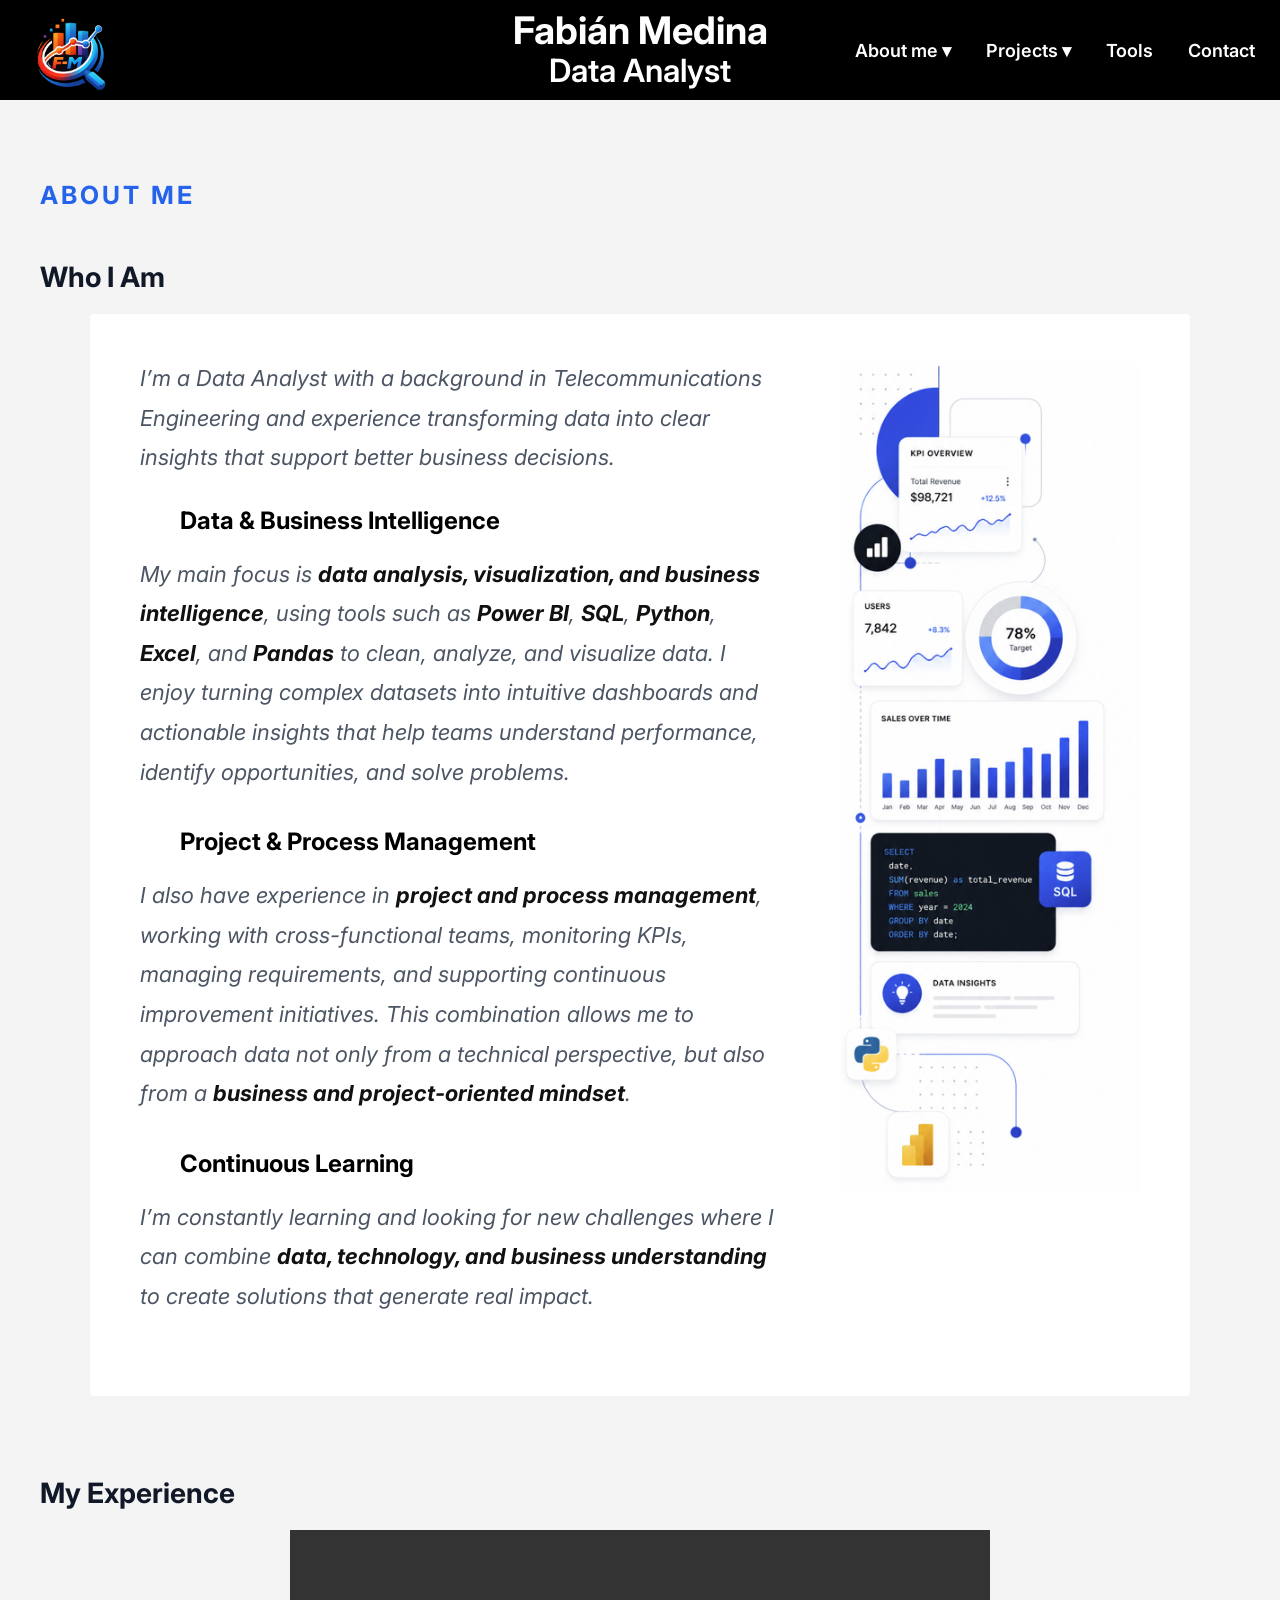
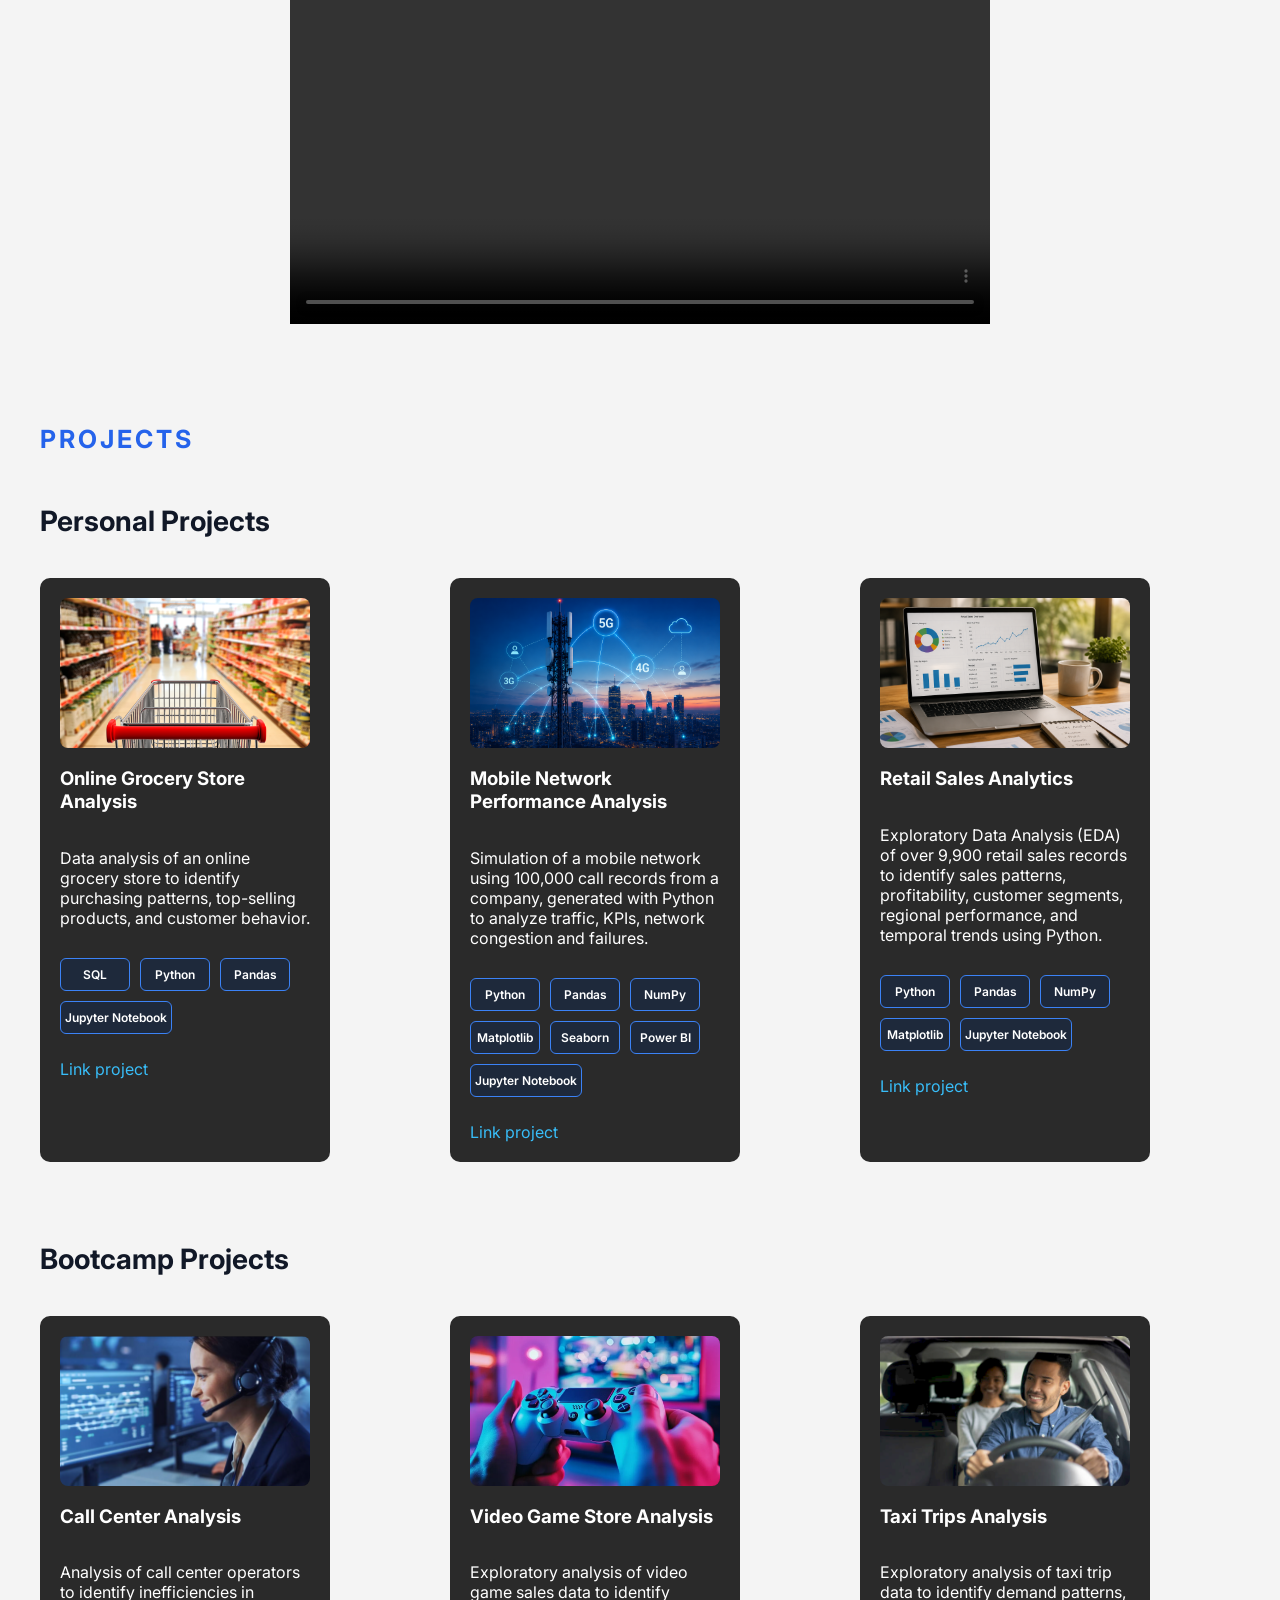
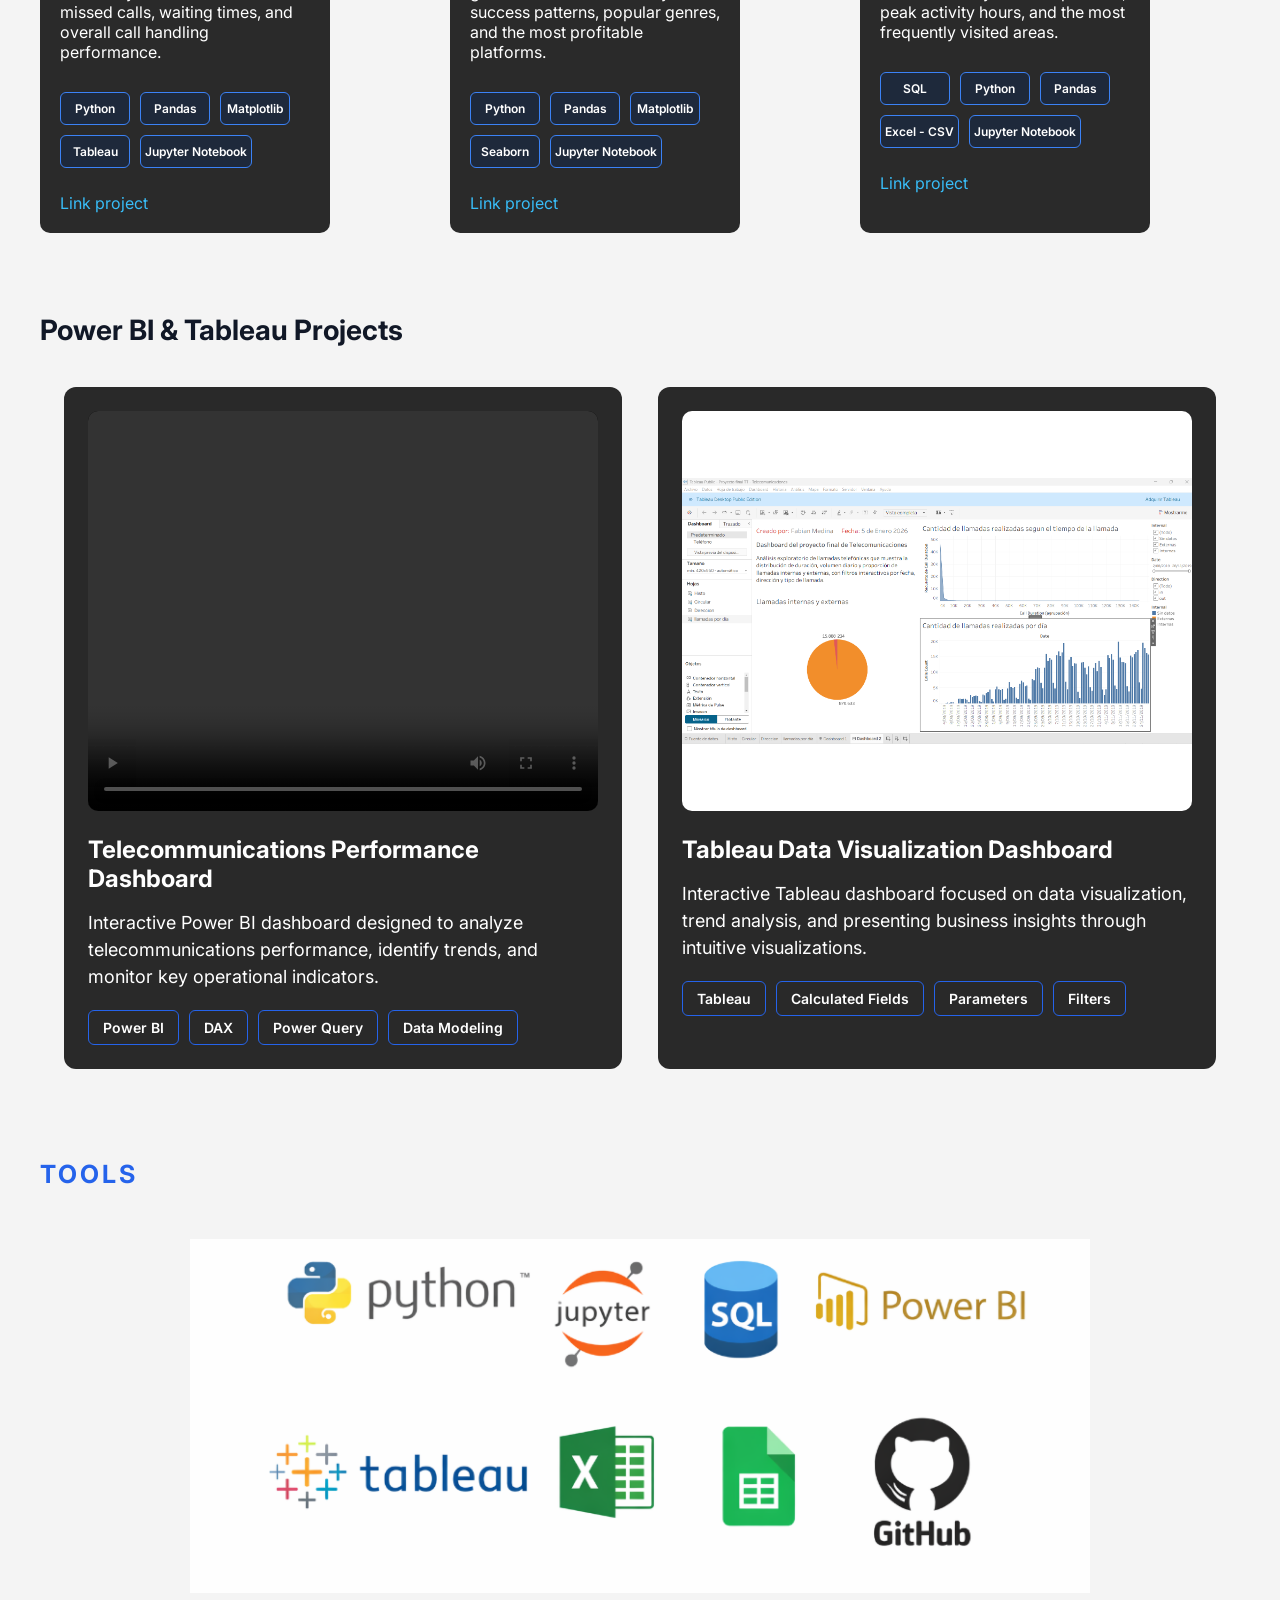
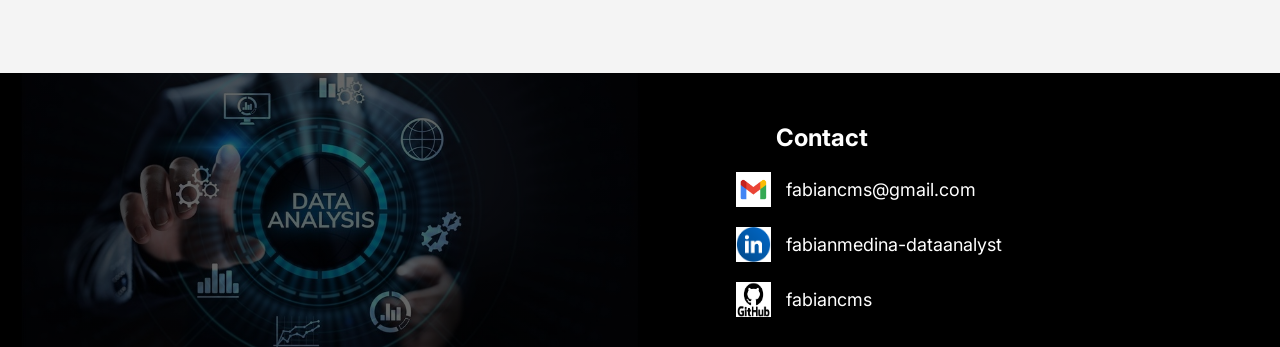
==== index.html @ ceb67ff6 "Update index.html" ====
<!DOCTYPE html>
<html lang="es">

<head>

    <link rel="preconnect" href="https://fonts.googleapis.com">
    <link rel="preconnect" href="https://fonts.gstatic.com" crossorigin>

    <link href="https://fonts.googleapis.com/css2?family=Inter:wght@400;500;600;700&display=swap"
          rel="stylesheet">

    <meta charset="UTF-8">

    <title>Fabián Medina | Data Analyst</title>

    <link rel="stylesheet" href="styles.css">

</head>

<body>

<header class="header">

    <img src="assets/images/Logo4.png" class="logo">


    <!-- =========================
         MENU
    ========================== -->

    <nav class="menu">

        <!-- ABOUT ME -->

        <div class="dropdown">

            <a href="#about" class="dropdown-title">
                About me ▾
            </a>

            <div class="dropdown-menu">

                <a href="#who-i-am">
                    Who I Am
                </a>

                <a href="#my-experience">
                    My Experience
                </a>

            </div>

        </div>


        <!-- PROJECTS -->

        <div class="dropdown">

            <a href="#proyectos" class="dropdown-title">
                Projects ▾
            </a>

            <div class="dropdown-menu">

                <a href="#personal-projects">
                    Personal Projects
                </a>

                <a href="#bootcamp-projects">
                    Bootcamp Projects
                </a>

                <a href="#powerbi-tableau-projects">
                    Power BI - Tableau Projects
                </a>

            </div>

        </div>


        <!-- TOOLS -->

        <a href="#tools">
            Tools
        </a>


        <!-- CONTACT -->

        <a href="#contacto">
            Contact
        </a>

    </nav>


    <!-- =========================
         NAME
    ========================== -->

    <div class="header-text">

        <h1>Fabián Medina</h1>

        <p class="job-title">
            Data Analyst
        </p>

    </div>

</header>


<section id="about">

    <!-- =========================
         ABOUT ME
    ========================= -->

    <div class="about-title">
        <BR>
        <span>ABOUT ME</span>
    </div>


    <!-- =========================
         WHO I AM
    ========================= -->

<h2 class="about-section-title" id="who-i-am">Who I Am</h2>


    <div class="about-content">

        <div class="about-text">

            <p class="about-intro">
                I’m a Data Analyst with a background in Telecommunications Engineering
                and experience transforming data into clear insights that support better
                business decisions.
            </p>


            <div class="about-block">

                <h2>Data & Business Intelligence</h2>

                <p>
                    My main focus is <strong>data analysis, visualization, and business
                    intelligence</strong>, using tools such as
                    <strong class="tool">Power BI</strong>,
                    <strong class="tool">SQL</strong>,
                    <strong class="tool">Python</strong>,
                    <strong class="tool">Excel</strong>, and
                    <strong class="tool">Pandas</strong>
                    to clean, analyze, and visualize data. I enjoy turning complex
                    datasets into intuitive dashboards and actionable insights that
                    help teams understand performance, identify opportunities, and
                    solve problems.
                </p>

            </div>


            <div class="about-block">

                <h2>Project & Process Management</h2>

                <p>
                    I also have experience in <strong>project and process management</strong>,
                    working with cross-functional teams, monitoring KPIs, managing
                    requirements, and supporting continuous improvement initiatives.
                    This combination allows me to approach data not only from a
                    technical perspective, but also from a
                    <strong>business and project-oriented mindset</strong>.
                </p>

            </div>


            <div class="about-block">

                <h2>Continuous Learning</h2>

                <p>
                    I’m constantly learning and looking for new challenges where I can
                    combine <strong>data, technology, and business understanding</strong>
                    to create solutions that generate real impact.
                </p>

            </div>

        </div>


        <!-- =========================
            ABOUT IMAGE
        ========================= -->

        <div class="about-image">

            <img src="assets/images/About image.png" alt="About Fabian">

        </div>

    </div>


<!-- =========================
     MY EXPERIENCE
========================= -->

<div class="about-video">

<h2 class="about-section-title" id="my-experience">My Experience</h2>

    <video class="video-cv" controls preload="metadata">
        <source src="assets/videos/CV visual Fabian v2.mp4" type="video/mp4">
        Tu navegador no soporta video.
    </video>

</div>

</section>

<!--*-----------------------*
*        PROYECTOS
*-------------------------*-->

<section id="proyectos">

    <div class="about-title">
        <BR>
        <BR>
        <span>PROJECTS</span>
    </div>


    <!-- =========================
         PERSONAL PROJECTS
    ========================== -->

    <div class="project-category" id="personal-projects">

        <h2>Personal Projects</h2>

        <div class="projects-container">

            <!-- Online Grocery Store -->
            <div class="project-card">

                <img src="assets/images/projects/TiendaAlimentos.png"
                     alt="Online Grocery Store Analysis">

                <h3>Online Grocery Store Analysis</h3>

                <p>
                    Data analysis of an online grocery store to identify
                    purchasing patterns, top-selling products, and customer
                    behavior.
                </p>

                <div class="project-tags">
                    <span>SQL</span>
                    <span>Python</span>
                    <span>Pandas</span>
                    <span>Jupyter Notebook</span>
                </div>

                <a href="https://github.com/fabiancms/Tienda_alimentos_online"
                   target="_blank">
                    Link project
                </a>

            </div>


            <!-- Mobile Network -->
            <div class="project-card">

                <img src="assets/images/projects/Telefonia.png"
                     alt="Mobile Network Performance Analysis">

                <h3>Mobile Network Performance Analysis</h3>

                <p>
                    Simulation of a mobile network using 100,000 call records
                    from a company, generated with Python to analyze traffic,
                    KPIs, network congestion and failures.
                </p>

                <div class="project-tags">
                    <span>Python</span>
                    <span>Pandas</span>
                    <span>NumPy</span>
                    <span>Matplotlib</span>
                    <span>Seaborn</span>
                    <span>Power BI</span>
                    <span>Jupyter Notebook</span>
                </div>

                <a href="https://github.com/fabiancms/Telefonia-movil"
                   target="_blank">
                    Link project
                </a>

            </div>


            <!-- Retail Sales -->
            <div class="project-card">

                <img src="assets/images/projects/Retail-Sales-Analytics.png"
                     alt="Retail Sales Analytics">

                <h3>Retail Sales Analytics</h3>

                <p>
                    Exploratory Data Analysis (EDA) of over 9,900 retail sales
                    records to identify sales patterns, profitability,
                    customer segments, regional performance, and temporal
                    trends using Python.
                </p>

                <div class="project-tags">
                    <span>Python</span>
                    <span>Pandas</span>
                    <span>NumPy</span>
                    <span>Matplotlib</span>
                    <span>Jupyter Notebook</span>
                </div>

                <a href="https://github.com/fabiancms/Retail-Sales-Analytics"
                   target="_blank">
                    Link project
                </a>

            </div>

        </div>

    </div>


    <!-- =========================
         BOOTCAMP PROJECTS
    ========================== -->

    <div class="project-category" id="bootcamp-projects">
        <BR>
        <BR>
        <BR>
        <h2>Bootcamp Projects</h2>

        <div class="projects-container">

            <!-- Call Center -->
            <div class="project-card">

                <img src="assets/images/projects/CallCenter.png"
                     alt="Call Center Analysis">

                <h3>Call Center Analysis</h3>

                <p>
                    Analysis of call center operators to identify inefficiencies
                    in missed calls, waiting times, and overall call handling
                    performance.
                </p>

                <div class="project-tags">
                    <span>Python</span>
                    <span>Pandas</span>
                    <span>Matplotlib</span>
                    <span>Tableau</span>
                    <span>Jupyter Notebook</span>
                </div>

                <a href="https://github.com/fabiancms/Operador-Teleco-Llamadas-telefonicas"
                   target="_blank">
                    Link project
                </a>

            </div>


            <!-- Video Game -->
            <div class="project-card">

                <img src="assets/images/projects/TiendaVideojuegos.png"
                     alt="Video Game Store Analysis">

                <h3>Video Game Store Analysis</h3>

                <p>
                    Exploratory analysis of video game sales data to identify
                    success patterns, popular genres, and the most profitable
                    platforms.
                </p>

                <div class="project-tags">
                    <span>Python</span>
                    <span>Pandas</span>
                    <span>Matplotlib</span>
                    <span>Seaborn</span>
                    <span>Jupyter Notebook</span>
                </div>

                <a href="https://github.com/fabiancms/Tienda-videojuegos"
                   target="_blank">
                    Link project
                </a>

            </div>


            <!-- Taxi -->
            <div class="project-card">

                <img src="assets/images/projects/ViajesTaxis.png"
                     alt="Taxi Trips Analysis">

                <h3>Taxi Trips Analysis</h3>

                <p>
                    Exploratory analysis of taxi trip data to identify demand
                    patterns, peak activity hours, and the most frequently
                    visited areas.
                </p>

                <div class="project-tags">
                    <span>SQL</span>
                    <span>Python</span>
                    <span>Pandas</span>
                    <span>Excel - CSV</span>
                    <span>Jupyter Notebook</span>
                </div>

                <a href="https://github.com/fabiancms/Viajes-taxis"
                   target="_blank">
                    Link project
                </a>

            </div>

        </div>

    </div>


    <!-- =========================
         POWER BI & TABLEAU PROJECTS
    ========================== -->

    <div class="project-category" id="powerbi-tableau-projects">

        <h2>Power BI & Tableau Projects</h2>

        <div class="projects-container">

            <!-- POWER BI -->
            <div class="project-card">

                <div class="project-media">

                    <video class="project-video"
                            controls
                            preload="metadata">
                        <source src="assets/videos/Video Telefonia.mp4"
                                type="video/mp4">
                        Tu navegador no soporta video.
                    </video>

                </div>

                <h3>Telecommunications Performance Dashboard</h3>

                <p>
                    Interactive Power BI dashboard designed to analyze
                    telecommunications performance, identify trends,
                    and monitor key operational indicators.
                </p>

                <div class="project-tools">

                    <span>Power BI</span>
                    <span>DAX</span>
                    <span>Power Query</span>
                    <span>Data Modeling</span>

                </div>

            </div>


            <!-- TABLEAU -->
            <div class="project-card">

                <div class="project-media">

                    <img src="assets/images/Dashboard Tableau.png"
                        alt="Tableau Dashboard"
                        class="project-image">

                </div>

                <h3>Tableau Data Visualization Dashboard</h3>

                <p>
                    Interactive Tableau dashboard focused on data
                    visualization, trend analysis, and presenting
                    business insights through intuitive visualizations.
                </p>

                <div class="project-tools">

                    <span>Tableau</span>
                    <span>Calculated Fields</span>
                    <span>Parameters</span>
                    <span>Filters</span>

                </div>

            </div>

        </div>

    </div>

</section>

<!-------------------------
        Tools
--------------------------->

<section id="tools">

    <div class="about-title">
        <span>TOOLS</span>
    </div>

    <div class="tools-container">
        <img src="assets/images/Herramientas.png"
            alt="Herramientas de análisis de datos">
    </div>
</section>


<!-------------------------
        Contacto
--------------------------->


</section>
<section id="contacto">
<div class="contact-text">
<h2>Contact</h2>

<div class="contact-links">

<a href="mailto:fabiancms@email.com" class="contact-item">
<img src="assets/images/gmail.png" alt="Email">
<span>fabiancms@gmail.com</span>
</a>

<a href="https://www.linkedin.com/in/fabianmedina-dataanalyst/" target="_blank" class="contact-item">
<img src="assets/images/In.png" alt="LinkedIn">
<span>fabianmedina-dataanalyst</span>
</a>
<a href="https://github.com/fabiancms" target="_blank" class="contact-item">
<img src="assets/images/Github.png" alt="GitHub">
<span>fabiancms</span>
</a>
</div>
</div>

</section>

<script>
const videos = document.querySelectorAll('video');

videos.forEach(video => {

    // Volumen inicial al 40%
    video.volume = 0.3;

    // Pausar los demás videos cuando uno comienza
    video.addEventListener('play', () => {
        videos.forEach(otherVideo => {
            if (otherVideo !== video) {
                otherVideo.pause();
            }
        });
    });

});
</script>

</body>
</html>
---- styles.css ----
body {
    font-family: 'Inter', sans-serif;
    margin: 0;
    background: #f4f4f4;
}

html {
    scroll-behavior: smooth;
}

#who-i-am,
#my-experience {
    scroll-margin-top: 140px;
}

/* =========================
    HEADER
========================= */

.header {
    position:sticky;
    top: 0;
    z-index: 1000;
    height: 100px;
    background: #000000;
    display: flex;
    align-items: center;
    padding: 0 25px;
    box-sizing: border-box;
}

/* Logo */

.logo {
    position: absolute;
    left: 20px;
    top: 50%;
    transform: translateY(-50%);
    width: 100px;
    height: 100px;
    object-fit: contain;
}

/* Menu */

.menu {
    display: flex;
    align-items: center;

    gap: 35px;

    margin-left: auto;
}

.menu a {
    color: #ffffff;

    text-decoration: none;

    font-size: 18px;
    font-weight: 600;

    transition: color 0.2s ease;
}

.menu a:hover {
    color: #2563eb;
}


/* =========================
   PROJECTS DROPDOWN
========================= */

.dropdown {
    position: relative;
}

.dropdown-title {
    display: block;
}

.dropdown-menu {
    position: absolute;

    top: 100%;
    right: 0;

    min-width: 240px;

    background: #111111;

    border: 1px solid #333333;

    padding: 10px 0;

    display: none;

    z-index: 2000;
}

.dropdown-menu a {
    display: block;

    padding: 12px 18px;

    color: #ffffff;

    font-size: 15px;
    font-weight: 500;

    white-space: nowrap;
}

.dropdown-menu a:hover {
    background: #222222;
    color: #2563eb;
}

/* Mostrar menú al pasar el mouse */

.dropdown:hover .dropdown-menu {
    display: block;
}


/* Nombre */

.header-text {
    position: absolute;
    left: 50%;
    transform: translateX(-50%);
    text-align: center;
}

.header-text h1 {
    margin: 0;

    color: #ffffff;

    font-size: 42px;
    font-weight: 700;

    line-height: 1.1;
}

.job-title {
    margin: 4px 0 0 0;

    color: #ffffff;

    font-size: 20px;
    font-weight: 600;
}
.logo{
    position:absolute;
    left:20px;
    top:50%;
    transform:translateY(-50%);
    height:100px;
}

.logo-right{
    position:absolute;
    right:20px;
    top:50%;
    transform:translateY(-50%);
    height:100px;
}

.header-text h1{
    font-size:38px;
    color:#ffffff;
    margin:0;
}

.header-text p{
    color:#ffffff;
    margin:0;
}

.job-title{
    font-size:32px;
    font-weight:600;
}

h2{
    margin-left:40px;
}


/* =========================
       ABOUT ME
========================= */

#about {
    background: #f4f4f4;
    padding: 20px 20px;
    scroll-margin-top: 120px;
}


/* =========================
       SECTION TITLES
========================= */

.about-title {
    margin-left: 20px;
    margin-bottom: 20px;
    margin-top: 20px;
}

.about-title span {
    display: inline-block;
    color: #2563eb;
    font-size: 25px;
    font-weight: 700;
    letter-spacing: 3px;
    margin-bottom: 30px;
}


/* =========================
        ABOUT SECTION TITLE
========================= */

.about-section-title {
    max-width: 1200px;
    margin: 0 auto 20px auto;
    font-size: 28px;
    color: #111827;
    font-weight: 700;
}


/* =========================
       MY EXPERIENCE
========================= */

.about-video {
    max-width: 1200px;
    margin: 80px auto 0 auto;
}

/* =========================
       MY EXPERIENCE / VIDEO
========================= */

.about-video {
    max-width: 1200px;
    margin: 80px auto 0 auto;
}

.about-video .video-cv {
    display: block;
    width: 700px;
    height: 394px;
    max-width: 100%;
    margin: 0 auto;
    object-fit: contain;
    background: #000000;
}


/* =========================
       SEPARATION BETWEEN
       ABOUT SECTIONS
========================= */

.about-category + .about-category {
    margin-top: 80px;
}

/* =========================
       ABOUT CONTENT
========================= */

.about-content {
    max-width: 1100px;
    margin: 0 auto;
    display: flex;
    flex-direction: row;
    align-items: stretch;
    background: #ffffff;
    padding: 45px 50px;
    border-radius: 4px;
    gap: 60px;
    box-sizing: border-box;
}


/* =========================
       ABOUT TEXT
========================= */

.about-text {
    flex: 1;
    max-width: 700px;
    margin: 0;
}

.about-text p {
    font-style: italic;
    font-size: 22px;
    line-height: 1.8;
    color: #4b5563;
    margin: 0 0 28px 0;
    font-weight: 400;
}

.about-text strong {
    color: #111111;
    font-weight: 700;
}

.tool {
    color: #2563eb;
    font-weight: 600;
}


/* =========================
       ABOUT BLOCKS
========================= */

.about-block {
    margin-bottom: 35px;
}

.about-block h3 {
    font-size: 20px;
    color: #111827;
    margin-bottom: 12px;
}


/* =========================
       ABOUT IMAGE
========================= */

.about-image {
    width: 300px;
    flex-shrink: 0;
}

.about-image img {
    width: 100%;
    height: auto;
    display: block;
}

/* =========================
    PROJECTS
========================= */

#proyectos {
    padding: 60px 20px 0 20px;
    scroll-margin-top: 120px;
    margin-bottom: 30px;
}


#personal-projects {
    padding: 0;
    scroll-margin-top: 120px;
}

#bootcamp-projects {
    padding: 0;
    scroll-margin-top: 120px;
}

#tools {
    padding: 0 20px 60px 20px;
    margin-top: 0;
    scroll-margin-top: 120px;
}

#contacto {
    scroll-margin-top: 120px;
}


.Projects-title {
    margin-bottom: 0px;
}

.Projects-title span {
    display: inline-block;
    color: #2563eb;
    font-size: 18px;
    font-weight: 700;
    letter-spacing: 3px;
    margin-bottom: 12px;
}

.projects-container {
    max-width: 1200px;
    margin: 0 auto;
    display: grid;
    grid-template-columns: repeat(3, 1fr);
    gap: 30px;
}

.project-card {
    background: #2a2a2a;
    padding: 20px;
    border-radius: 10px;
    width: 250px;
    color: white;

    display: flex;
    flex-direction: column;
}

.project-card p {
    margin-bottom: 10px;
}

.project-card img{
    width:100%;
    height:150px;
    object-fit:cover;
    border-radius:8px;
}

.project-card a{
    display:inline-block;
    margin-top:10px;
    color:#38bdf8;
    text-decoration:none;
}

.project-tags {
    display: flex;
    flex-wrap: wrap;
    gap: 10px;
    margin-top: 20px;
    margin-bottom: 15px;
}

.project-tags span {
    padding: 8px 4px;
    background-color: #1e293b;
    border: 1px solid #3b82f6;
    border-radius: 6px;
    color: #ffffff;
    font-size: 12px;
    font-weight: 600;

    display: inline-flex;
    align-items: center;
    justify-content: center;

    min-width: 60px;

    transition: all 0.25s ease;
}

.project-tags span:hover {
    background-color: #2563eb;
    transform: translateY(-2px);
    box-shadow: 0 4px 10px rgba(59, 130, 246, 0.25);
}

.project-category {
    margin-bottom: 20px;
    margin-top: 0px;
}

.project-category h2 {
    max-width: 1200px;
    margin: 0 auto 40px auto;
    font-size: 28px;
    color: #111827;
    font-weight: 700;
}




#contacto{
    background:
    linear-gradient(rgba(0,0,0,0.6), rgba(0,0,0,0.6)),
    url("assets/images/FondoContacto2.png");

    background-size:cover;
    background-position:center;

    display:flex;
    justify-content:flex-end;
    align-items:center;

    padding:30px 10%;
    color:white;
}

.contact-text{
    max-width:400px;
    text-align:left;
    margin-right:150px;
}

.contact-links{
    display:flex;
    flex-direction:column;
    gap:20px;
    margin-top:20px;
}

.contact-item{
    display:flex;
    align-items:center;
    gap:15px;
    text-decoration:none;
    color:white;
    font-size:18px;
}

.contact-item img{
    width:35px;
    height:35px;
}

.contact-item:hover{
    transform:scale(1.05);
    color:#38bdf8;
}

#herramientas{
    padding-bottom:50px;
    background:#f4f4f4;
}

.tools-container{
    display:flex;
    justify-content:center;
    margin-top:20px;
}

.tools-container img{
    max-width:900px;
    width:100%;
    height:auto;
}

section{
    margin-top:20px;
}


/* =========================
   POWER BI & TABLEAU PROJECTS
========================= */

#powerbi-tableau-projects {
    padding: 60px 20px;
    scroll-margin-top: 120px;
}


/* =========================
   CONTENEDOR
========================= */

#powerbi-tableau-projects .projects-container {
    display: grid;
    grid-template-columns: repeat(2, minmax(0, 1fr));
    gap: 36px;
    width: 96%;
    max-width: 1500px;
    margin: 0 auto;
}


/* =========================
   TARJETAS
========================= */

#powerbi-tableau-projects .project-card {
    width: 100%;
    box-sizing: border-box;
    background: #292929;
    border-radius: 12px;
    padding: 24px;
}


/* =========================
   CONTENEDOR DE VIDEO / IMAGEN
========================= */

#powerbi-tableau-projects .project-media {
    width: 100%;
    height: 400px;
    display: flex;
    align-items: center;
    justify-content: center;
}


/* =========================
   IMAGEN
========================= */

#powerbi-tableau-projects .project-image {
    width: 100%;
    height: 400px;
    object-fit: contain;
    background: #ffffff;
    border-radius: 10px;
    display: block;
}


/* =========================
   VIDEO
========================= */

#powerbi-tableau-projects .project-video {
    width: 100%;
    height: 400px;
    object-fit: contain;
    background: #000000;
    border-radius: 10px;
    display: block;
}


/* =========================
   TITULO
========================= */

#powerbi-tableau-projects .project-card h3 {
    color: #ffffff;
    font-size: 24px;
    margin: 24px 0 16px 0;
}


/* =========================
   DESCRIPCION
========================= */

#powerbi-tableau-projects .project-card p {
    color: #ffffff;
    font-size: 18px;
    line-height: 1.5;
    margin: 0;
}


/* =========================
   HERRAMIENTAS
========================= */

#powerbi-tableau-projects .project-tools {
    display: flex;
    flex-wrap: wrap;
    gap: 10px;
    margin-top: 20px;
}


/* =========================
   CAJITAS
========================= */

#powerbi-tableau-projects .project-tools span {
    border: 1px solid #2563eb;
    color: #ffffff;
    background: transparent;
    padding: 8px 14px;
    border-radius: 6px;
    font-size: 14px;
    font-weight: 600;
}


/* =========================
   LINK
========================= */

#powerbi-tableau-projects .project-link {
    display: inline-block;
    margin-top: 22px;
    color: #29a9f0;
    text-decoration: none;
    font-size: 16px;
}


#powerbi-tableau-projects .project-link:hover {
    color: #2563eb;
}


/* =========================
   RESPONSIVE
========================= */

@media (max-width: 900px) {

    #powerbi-tableau-projects .projects-container {
        grid-template-columns: 1fr;
        width: 90%;
    }

    #powerbi-tableau-projects .project-media {
        height: 350px;
    }

    #powerbi-tableau-projects .project-image,
    #powerbi-tableau-projects .project-video {
        height: 350px;
    }
}


/* =========================
   PROJECTS - AJUSTE SUPERIOR
========================= */

#proyectos {
    margin-top: 0;
    padding-top: 20px;
}
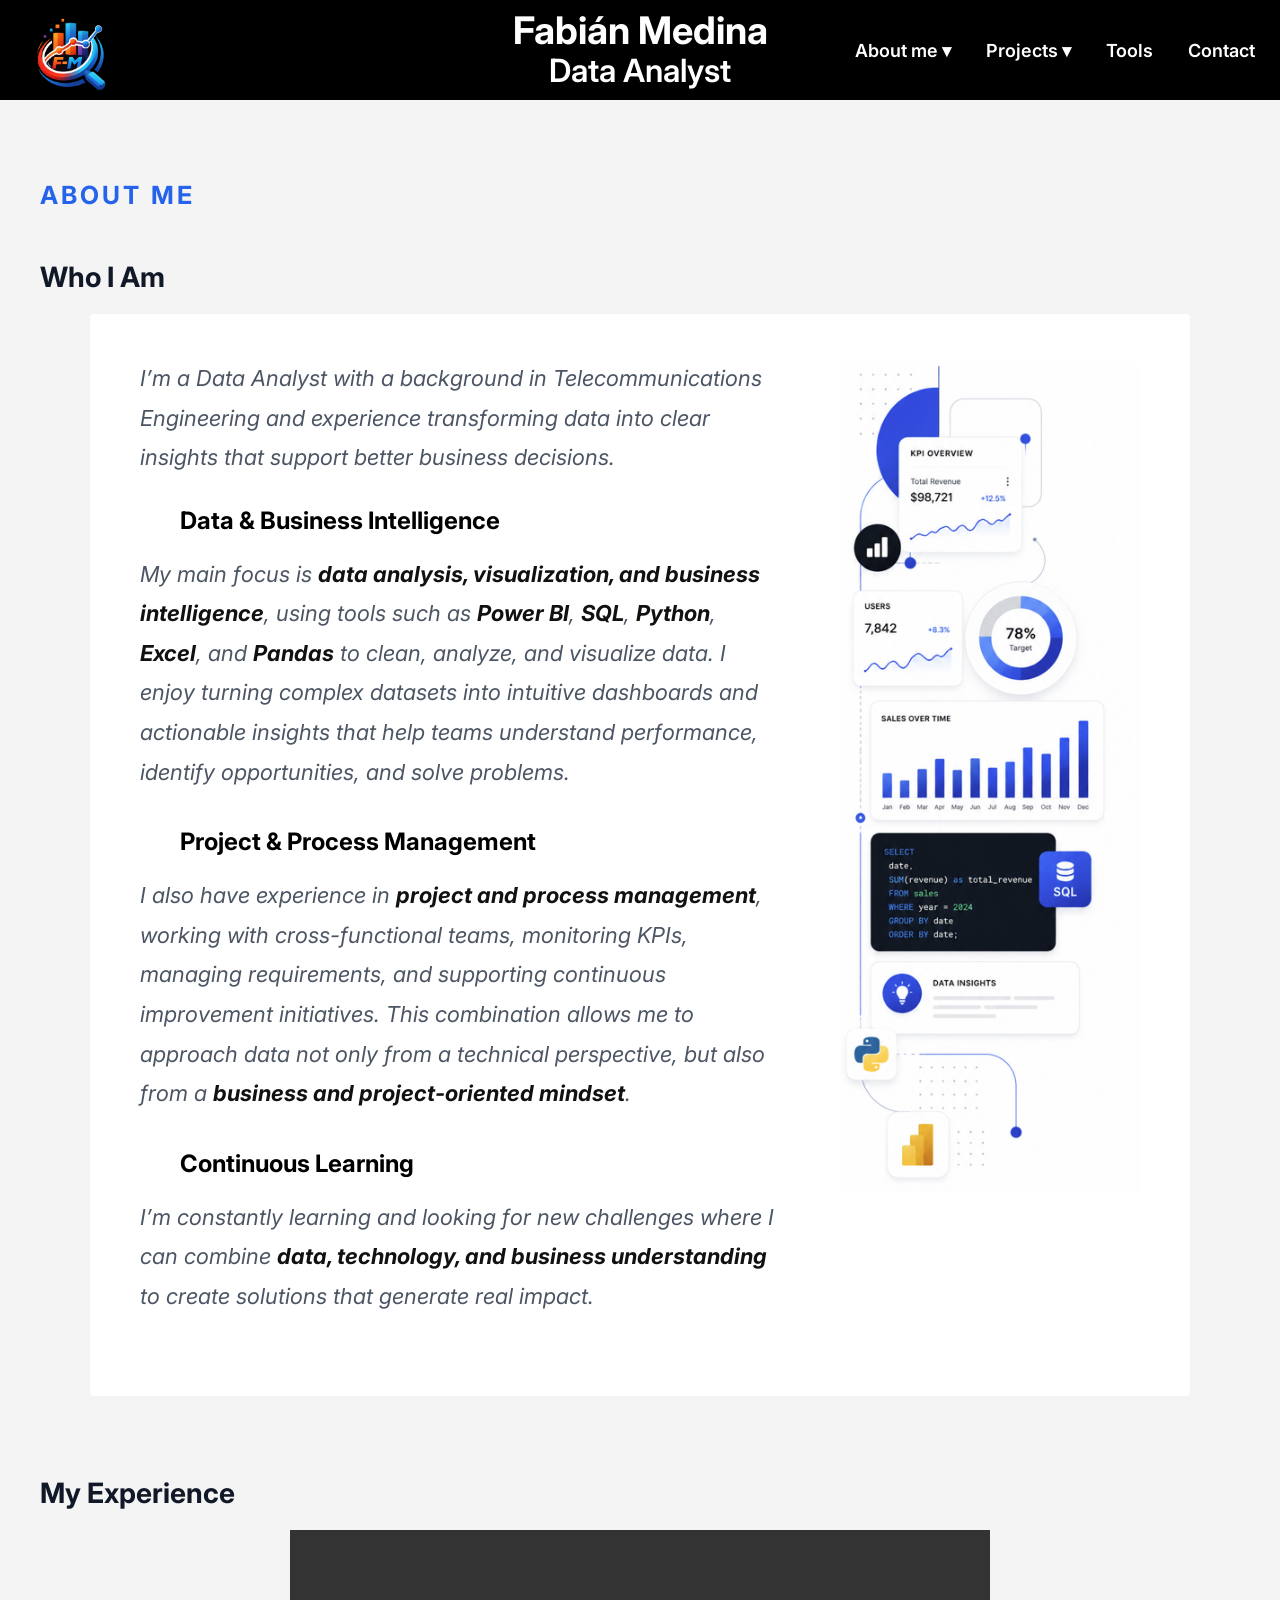
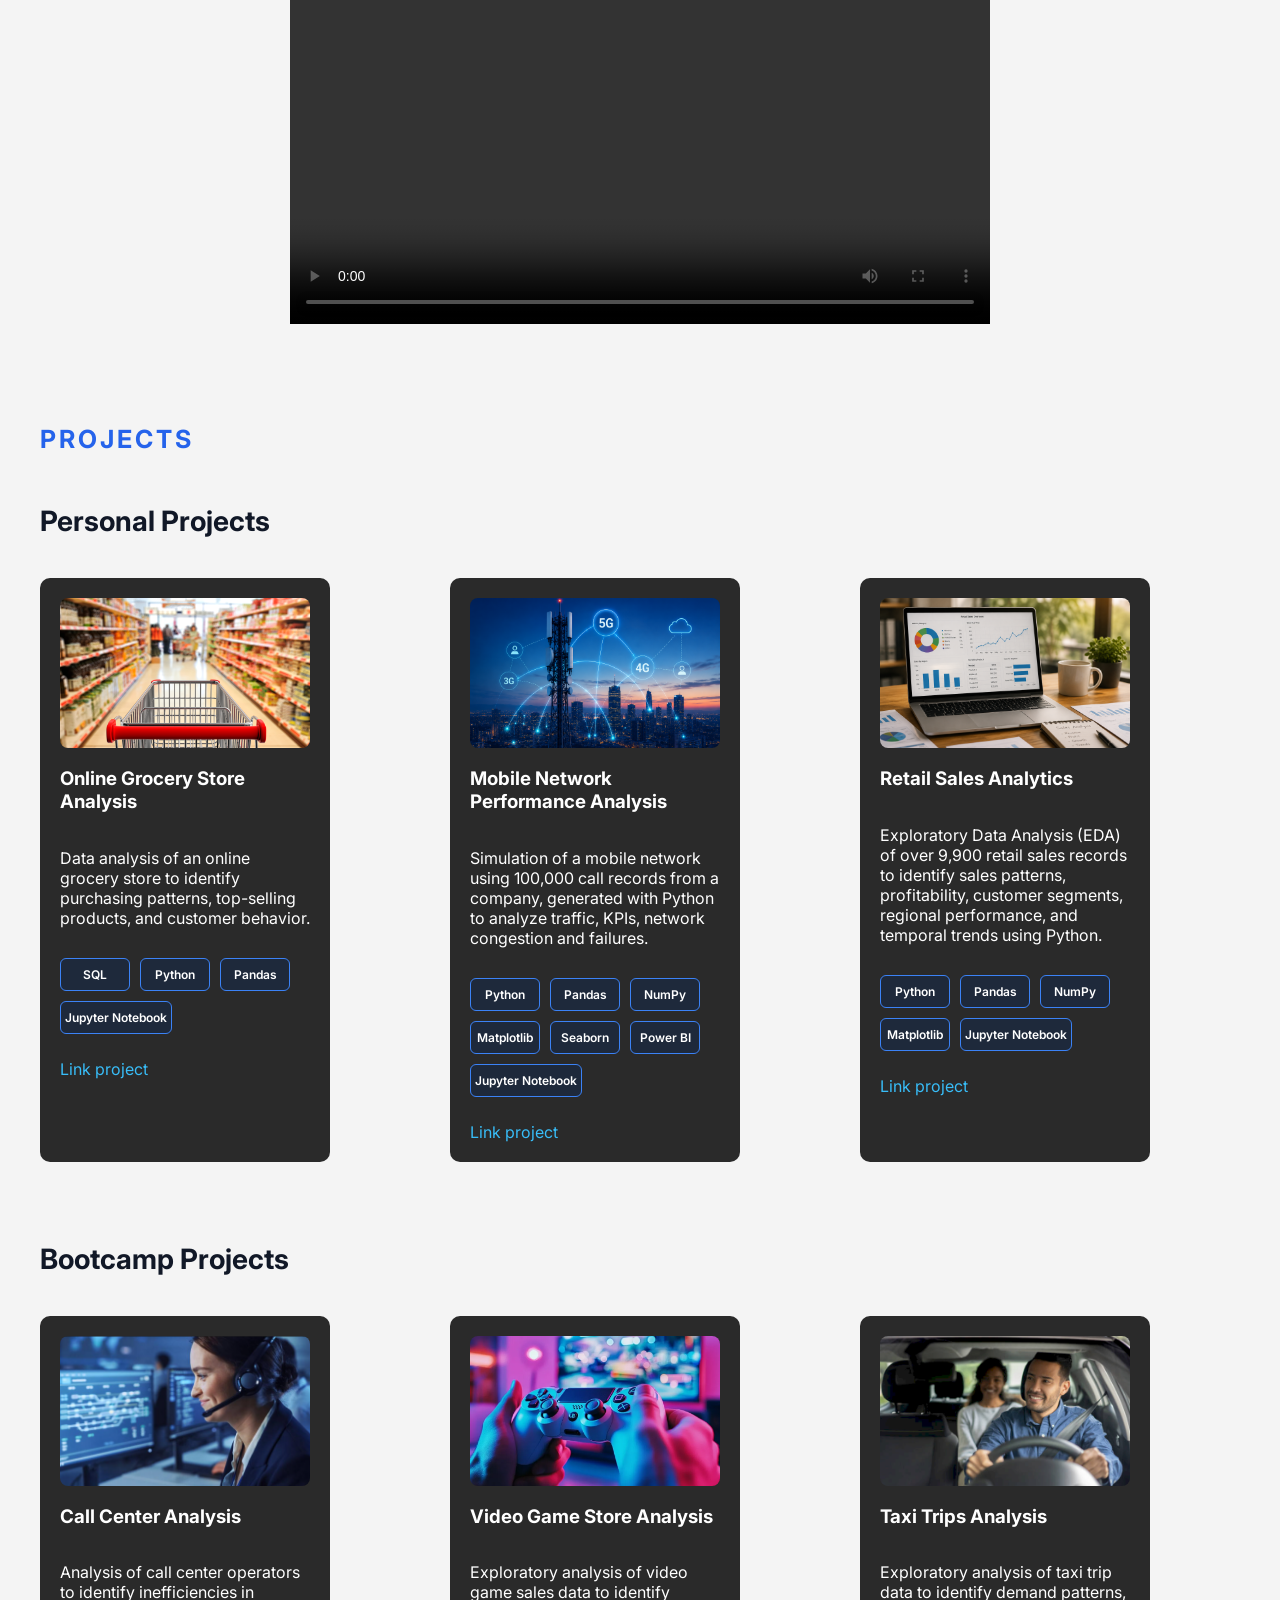
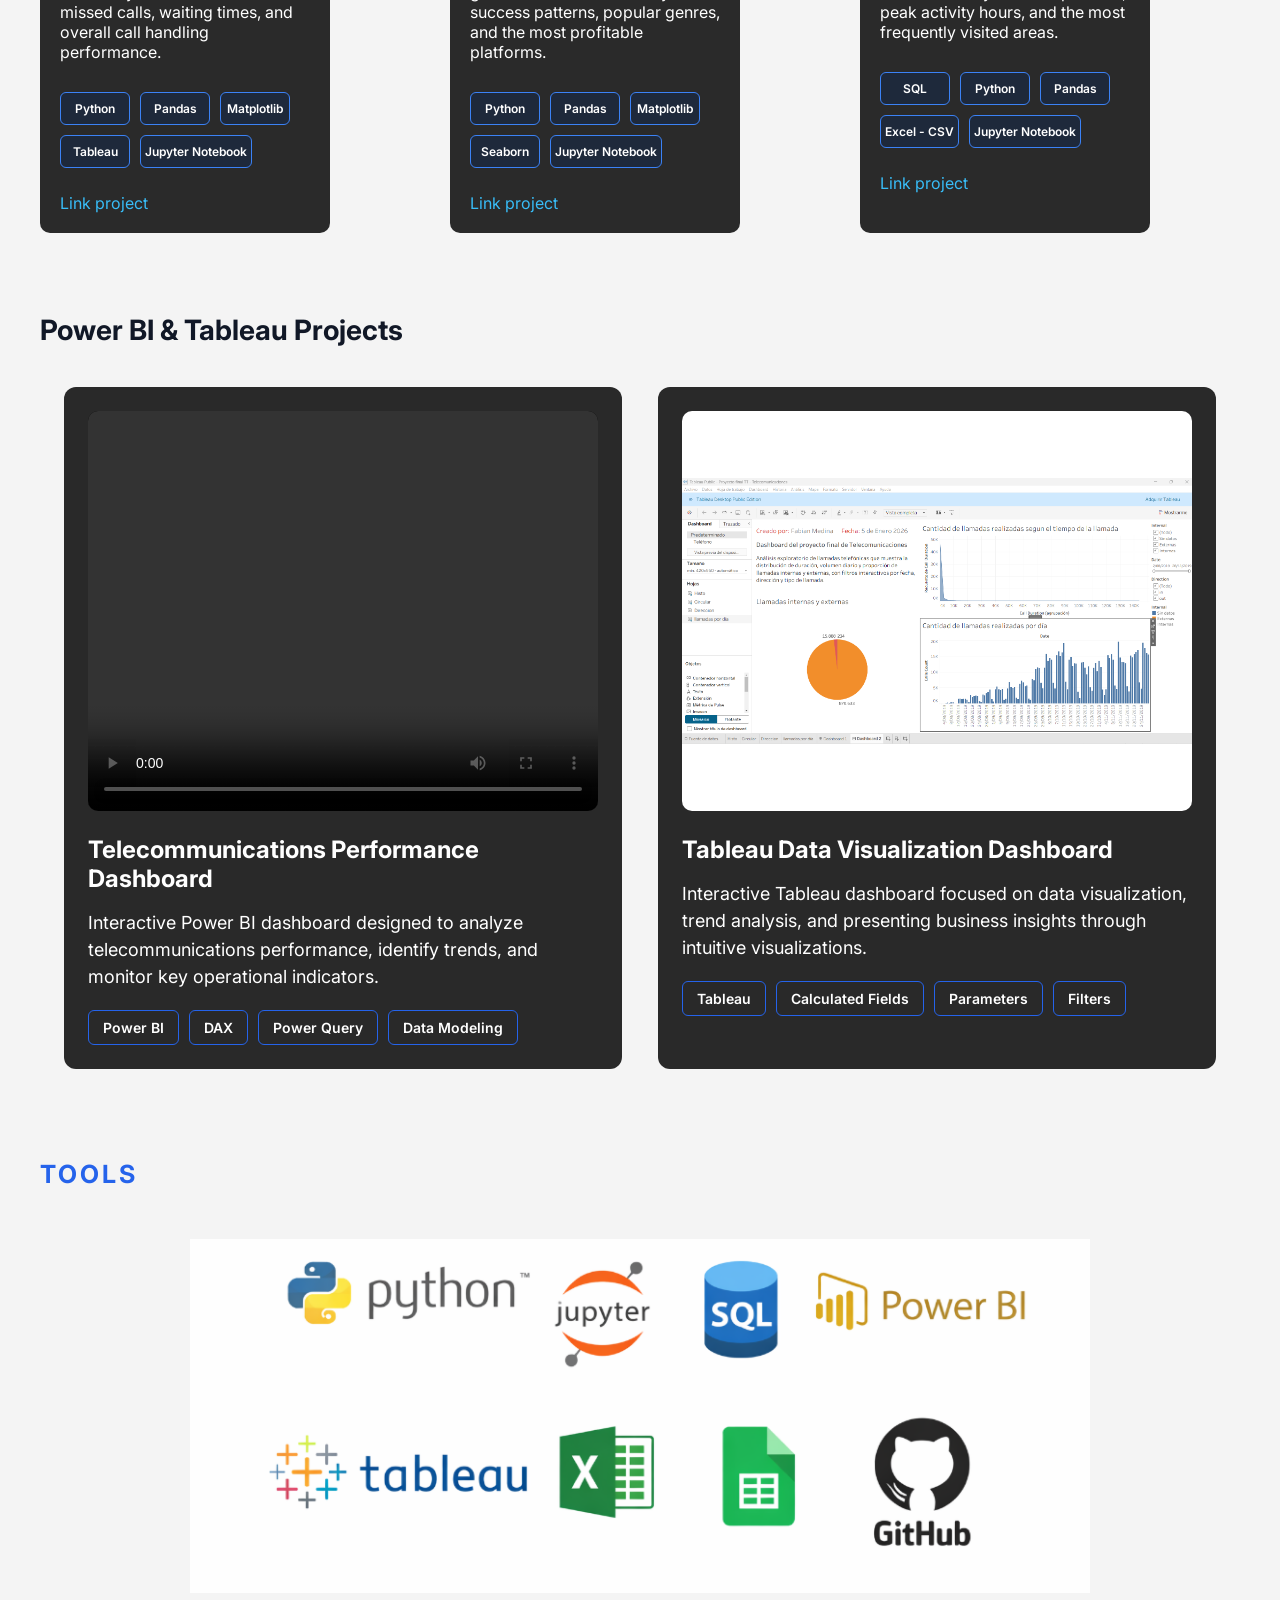
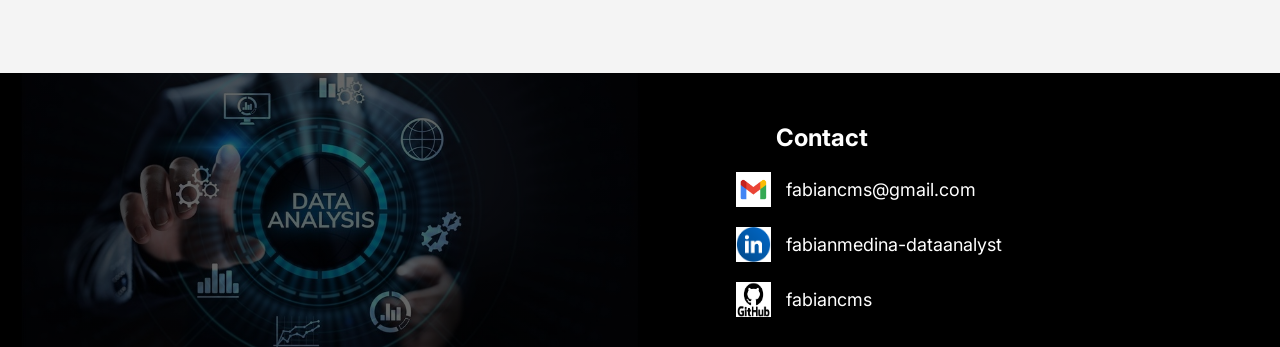
==== commit 6d1fe2a2: "Update index.html" ====
--- a/index.html
+++ b/index.html
@@ -566,11 +566,11 @@
 </a>
 
 <a href="https://www.linkedin.com/in/fabianmedina-dataanalyst/" target="_blank" class="contact-item">
-<img src="assets/images/In.png" alt="LinkedIn">
+<img src="./assets/images/In.png" alt="LinkedIn">
 <span>fabianmedina-dataanalyst</span>
 </a>
 <a href="https://github.com/fabiancms" target="_blank" class="contact-item">
-<img src="assets/images/Github.png" alt="GitHub">
+<img src="./assets/images/Github.png" alt="GitHub">
 <span>fabiancms</span>
 </a>
 </div>
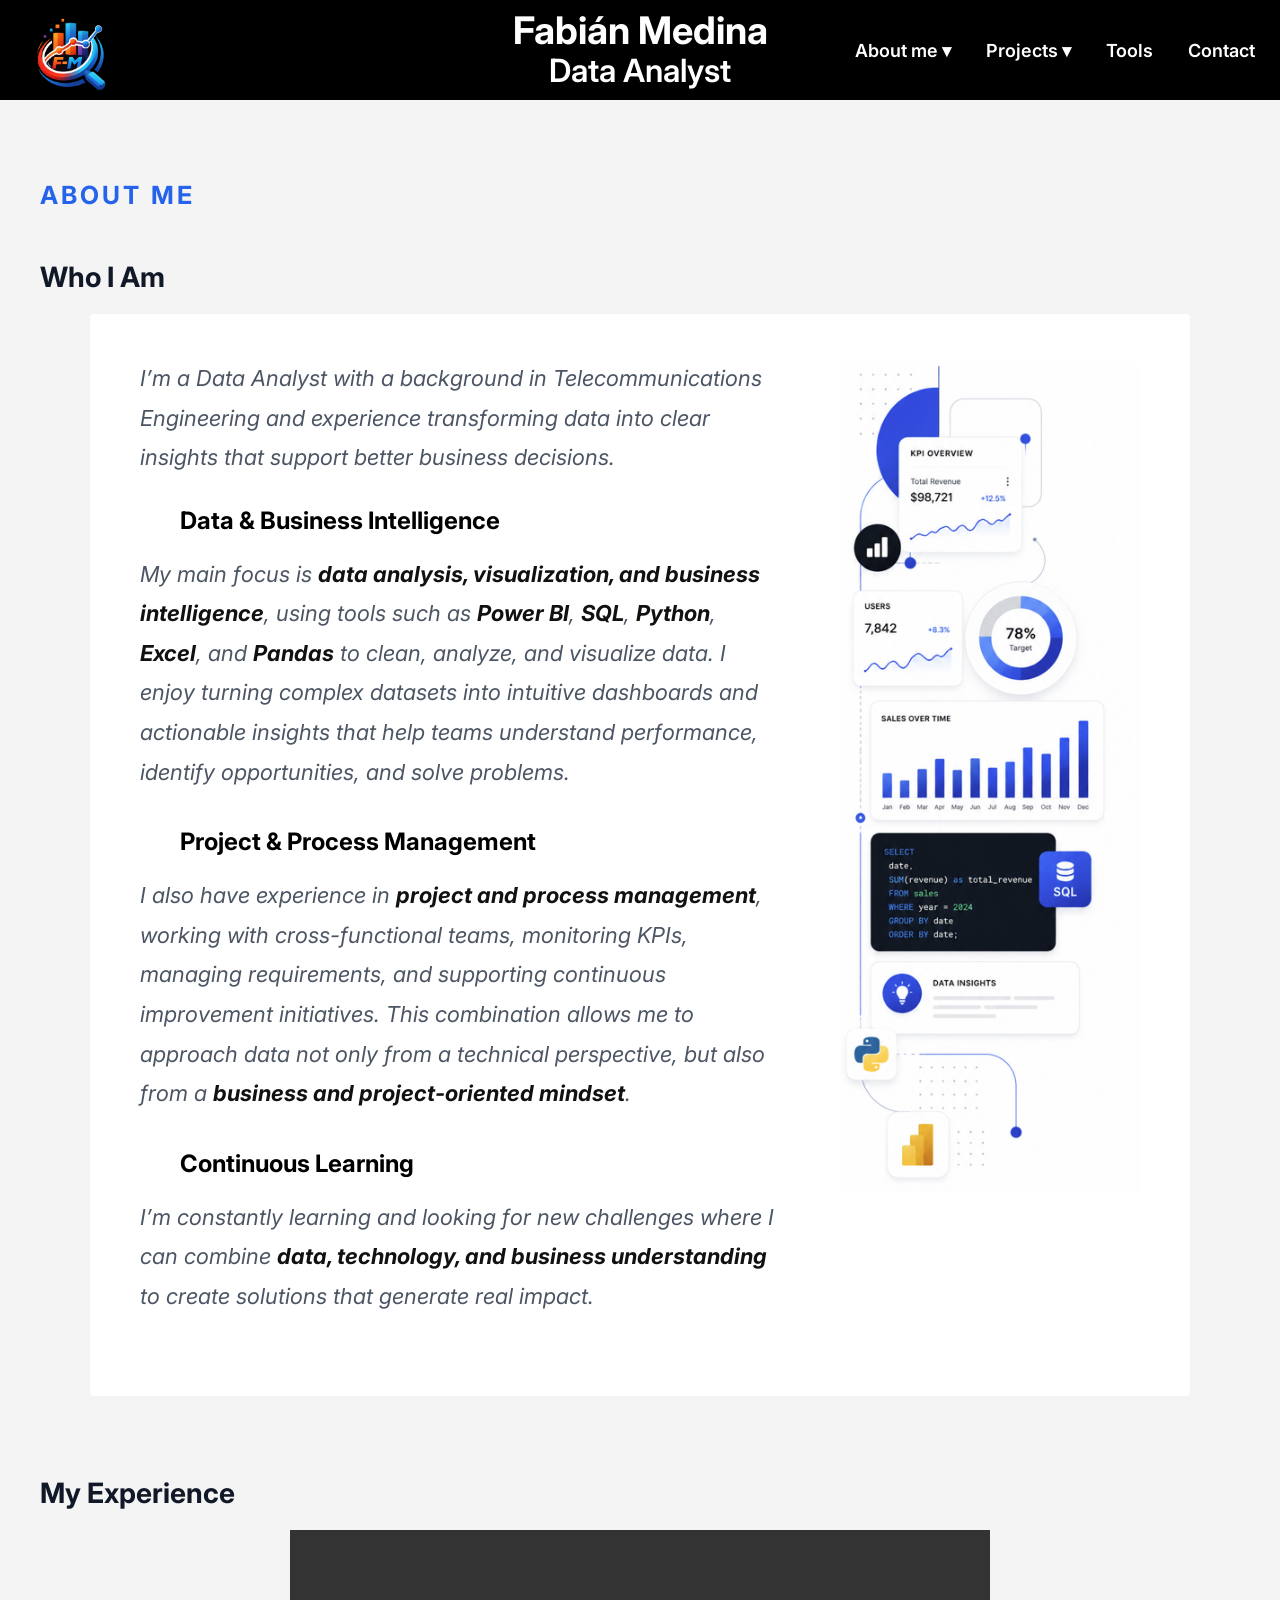
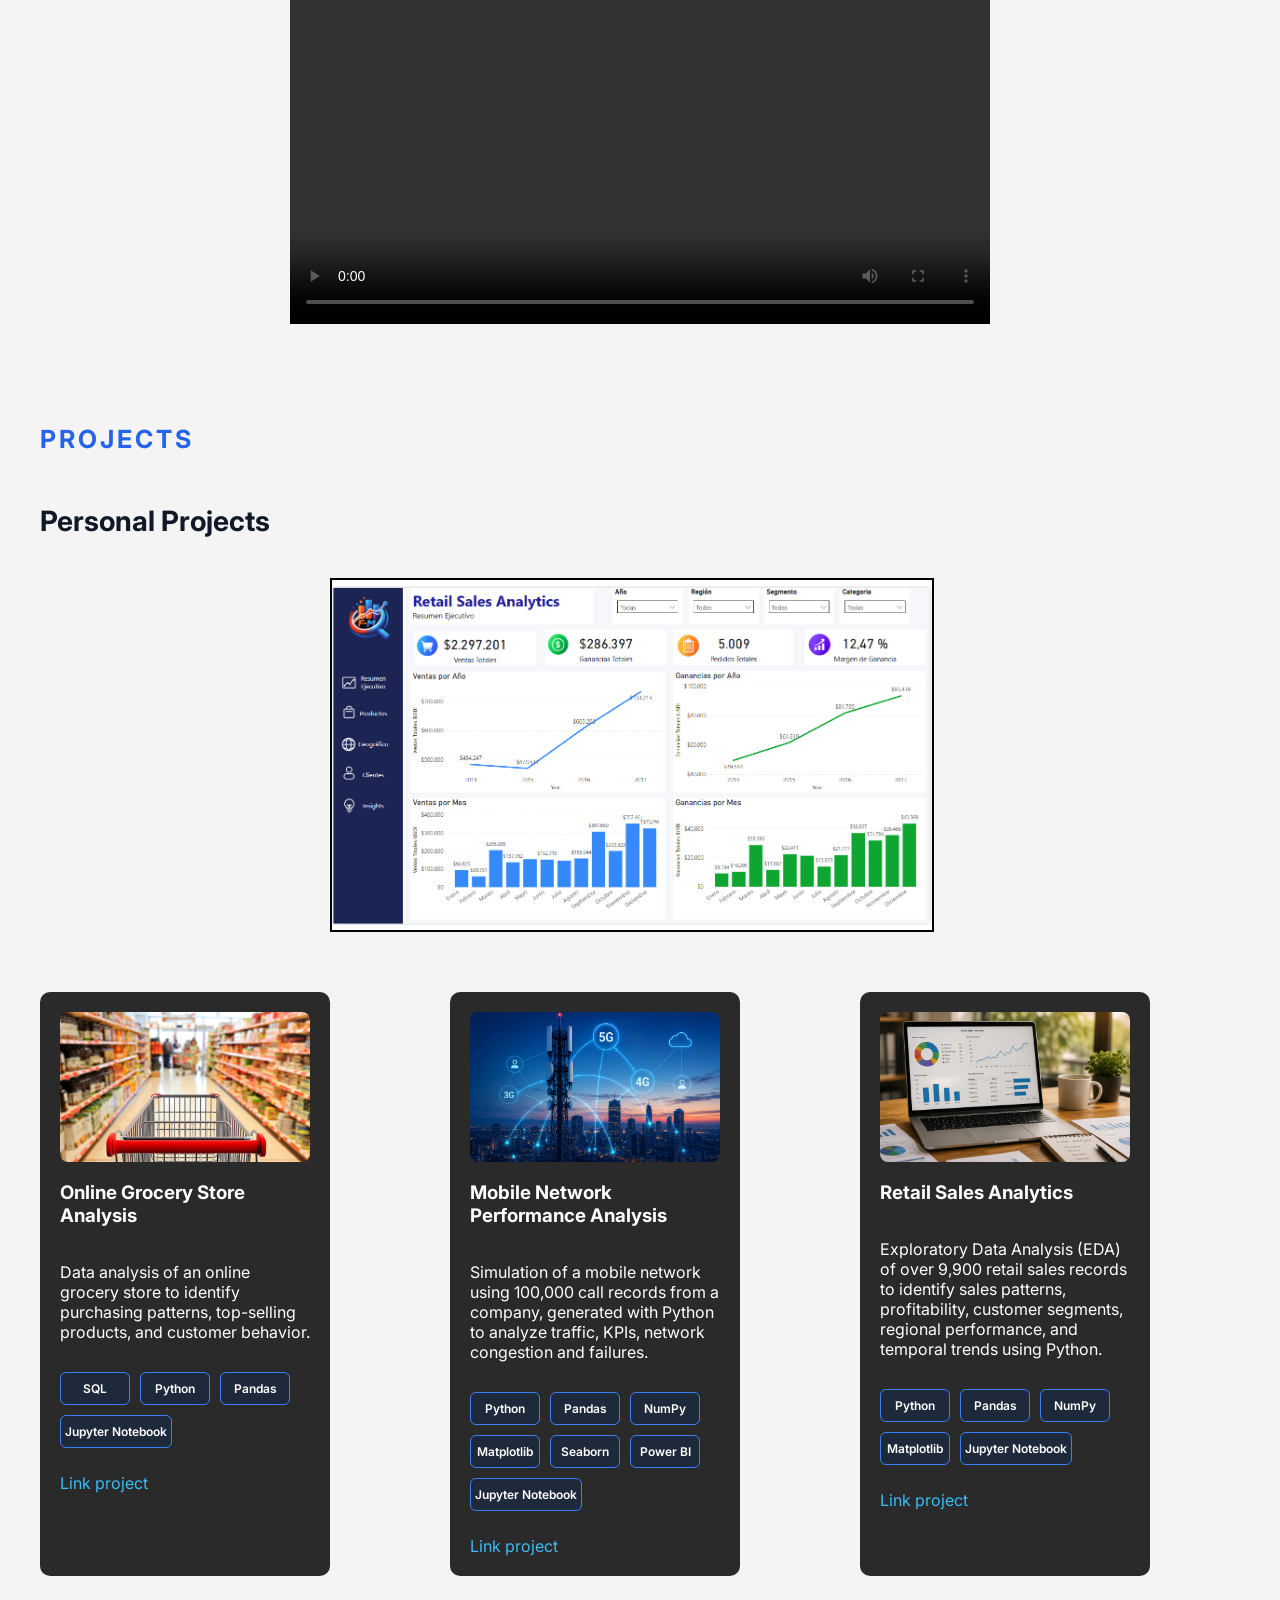
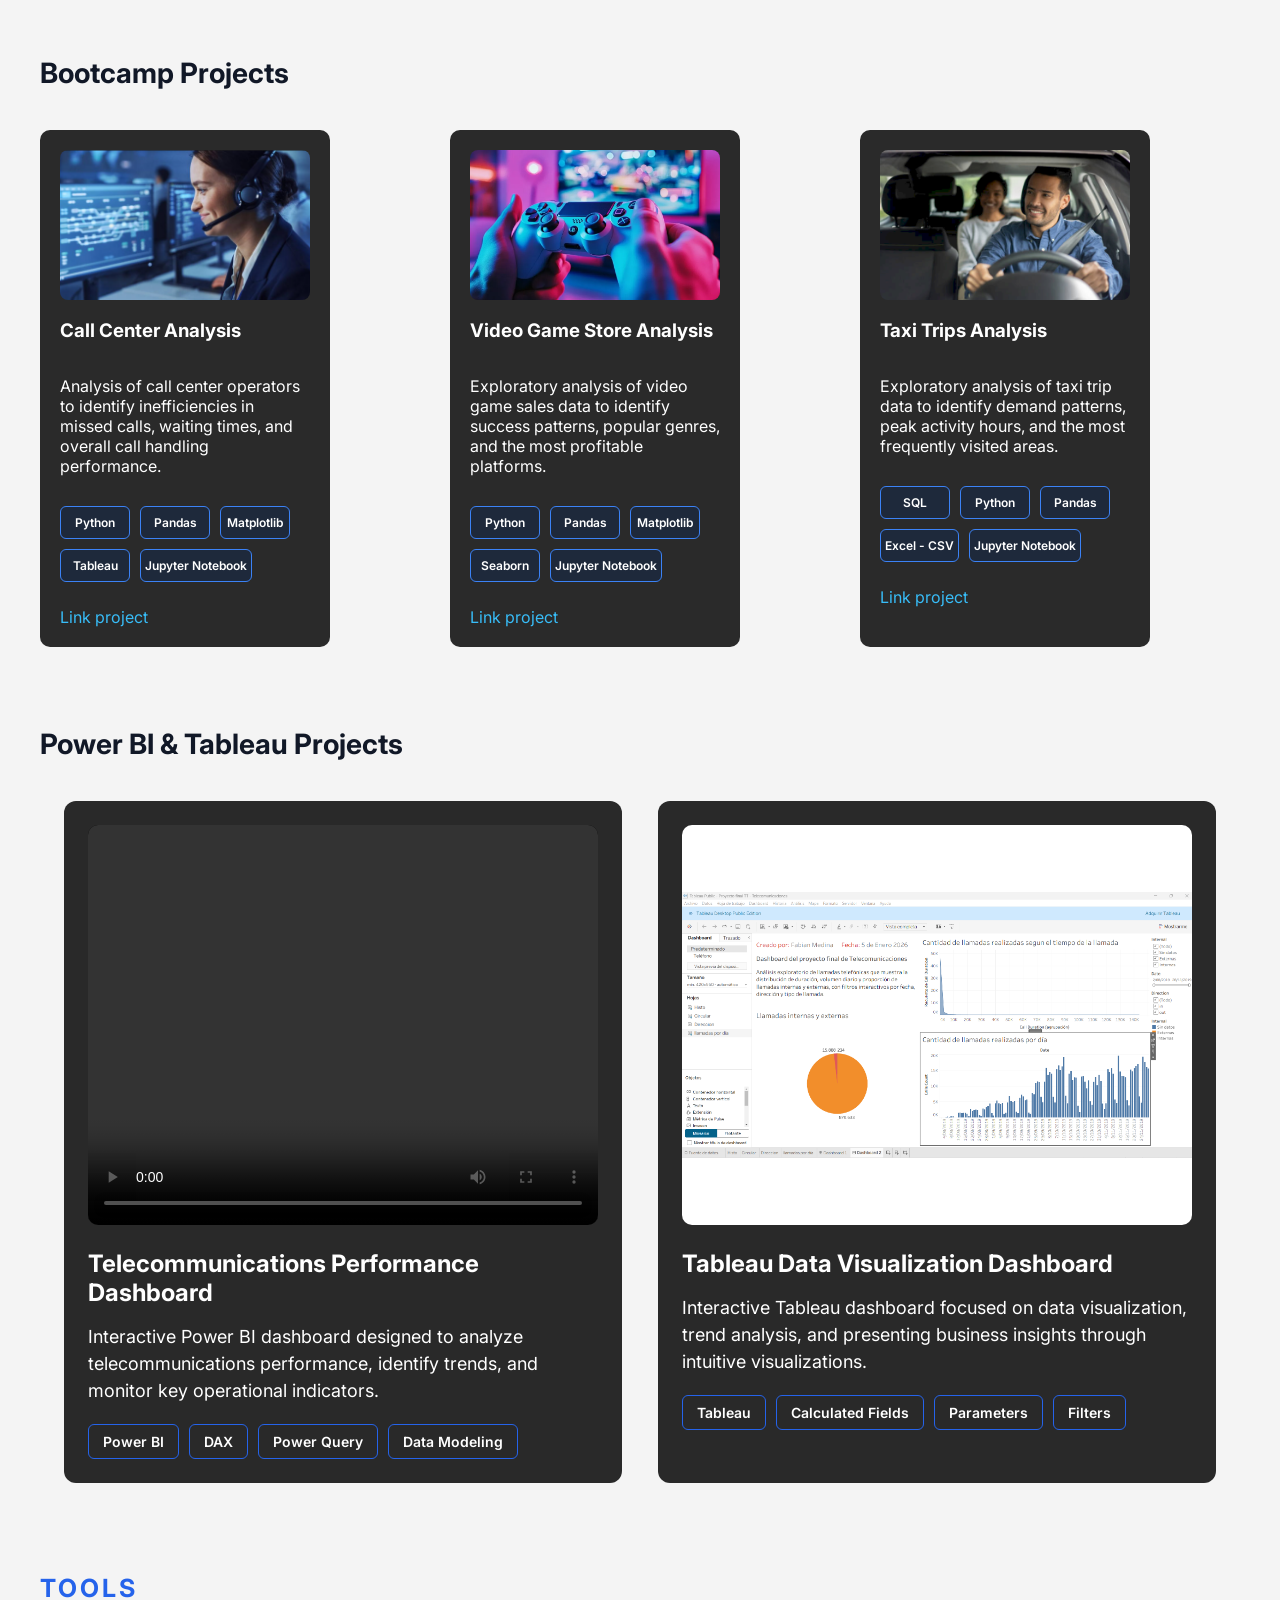
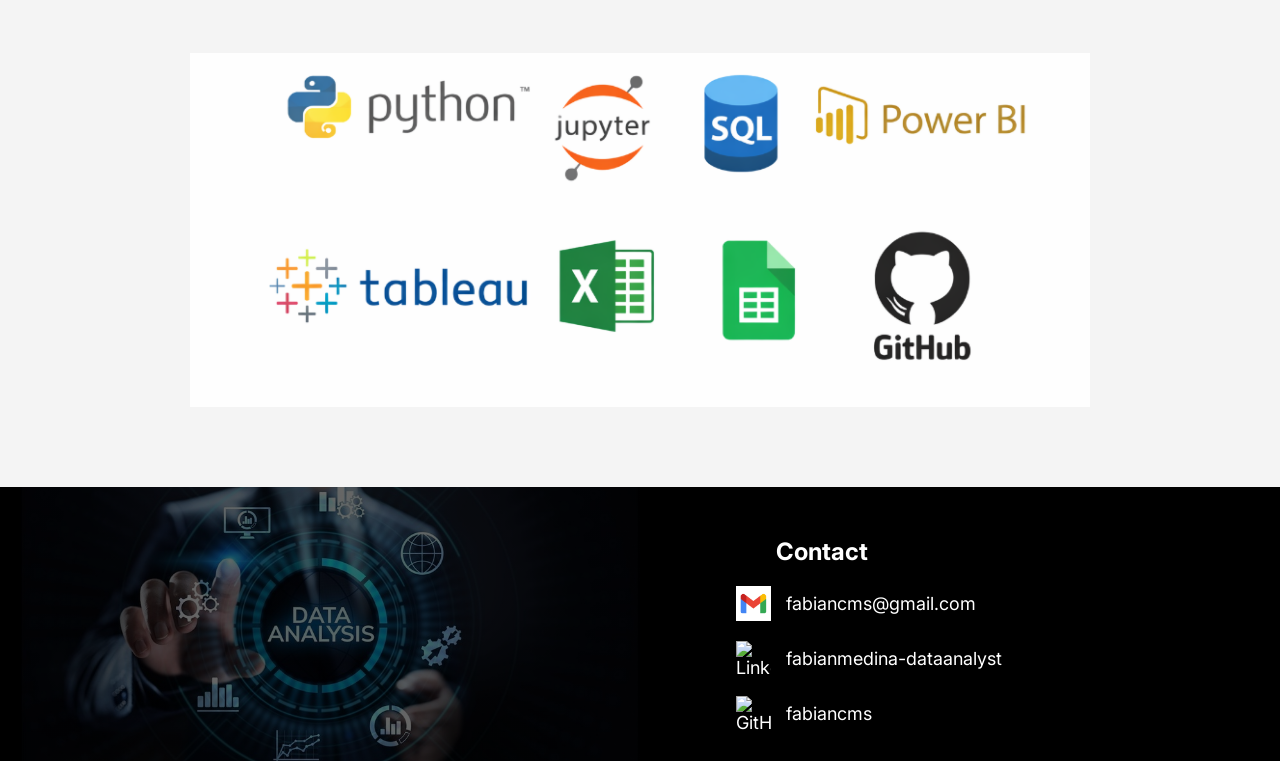
==== commit ec6cafb1: "Add files via upload" ====
--- a/index.html
+++ b/index.html
@@ -1,602 +1,624 @@
-<!DOCTYPE html>
-<html lang="es">
-
-<head>
-
-    <link rel="preconnect" href="https://fonts.googleapis.com">
-    <link rel="preconnect" href="https://fonts.gstatic.com" crossorigin>
-
-    <link href="https://fonts.googleapis.com/css2?family=Inter:wght@400;500;600;700&display=swap"
-          rel="stylesheet">
-
-    <meta charset="UTF-8">
-
-    <title>Fabián Medina | Data Analyst</title>
-
-    <link rel="stylesheet" href="styles.css">
-
-</head>
-
-<body>
-
-<header class="header">
-
-    <img src="assets/images/Logo4.png" class="logo">
-
-
-    <!-- =========================
-         MENU
-    ========================== -->
-
-    <nav class="menu">
-
-        <!-- ABOUT ME -->
-
-        <div class="dropdown">
-
-            <a href="#about" class="dropdown-title">
-                About me ▾
-            </a>
-
-            <div class="dropdown-menu">
-
-                <a href="#who-i-am">
-                    Who I Am
-                </a>
-
-                <a href="#my-experience">
-                    My Experience
-                </a>
-
-            </div>
-
-        </div>
-
-
-        <!-- PROJECTS -->
-
-        <div class="dropdown">
-
-            <a href="#proyectos" class="dropdown-title">
-                Projects ▾
-            </a>
-
-            <div class="dropdown-menu">
-
-                <a href="#personal-projects">
-                    Personal Projects
-                </a>
-
-                <a href="#bootcamp-projects">
-                    Bootcamp Projects
-                </a>
-
-                <a href="#powerbi-tableau-projects">
-                    Power BI - Tableau Projects
-                </a>
-
-            </div>
-
-        </div>
-
-
-        <!-- TOOLS -->
-
-        <a href="#tools">
-            Tools
-        </a>
-
-
-        <!-- CONTACT -->
-
-        <a href="#contacto">
-            Contact
-        </a>
-
-    </nav>
-
-
-    <!-- =========================
-         NAME
-    ========================== -->
-
-    <div class="header-text">
-
-        <h1>Fabián Medina</h1>
-
-        <p class="job-title">
-            Data Analyst
-        </p>
-
-    </div>
-
-</header>
-
-
-<section id="about">
-
-    <!-- =========================
-         ABOUT ME
-    ========================= -->
-
-    <div class="about-title">
-        <BR>
-        <span>ABOUT ME</span>
-    </div>
-
-
-    <!-- =========================
-         WHO I AM
-    ========================= -->
-
-<h2 class="about-section-title" id="who-i-am">Who I Am</h2>
-
-
-    <div class="about-content">
-
-        <div class="about-text">
-
-            <p class="about-intro">
-                I’m a Data Analyst with a background in Telecommunications Engineering
-                and experience transforming data into clear insights that support better
-                business decisions.
-            </p>
-
-
-            <div class="about-block">
-
-                <h2>Data & Business Intelligence</h2>
-
-                <p>
-                    My main focus is <strong>data analysis, visualization, and business
-                    intelligence</strong>, using tools such as
-                    <strong class="tool">Power BI</strong>,
-                    <strong class="tool">SQL</strong>,
-                    <strong class="tool">Python</strong>,
-                    <strong class="tool">Excel</strong>, and
-                    <strong class="tool">Pandas</strong>
-                    to clean, analyze, and visualize data. I enjoy turning complex
-                    datasets into intuitive dashboards and actionable insights that
-                    help teams understand performance, identify opportunities, and
-                    solve problems.
-                </p>
-
-            </div>
-
-
-            <div class="about-block">
-
-                <h2>Project & Process Management</h2>
-
-                <p>
-                    I also have experience in <strong>project and process management</strong>,
-                    working with cross-functional teams, monitoring KPIs, managing
-                    requirements, and supporting continuous improvement initiatives.
-                    This combination allows me to approach data not only from a
-                    technical perspective, but also from a
-                    <strong>business and project-oriented mindset</strong>.
-                </p>
-
-            </div>
-
-
-            <div class="about-block">
-
-                <h2>Continuous Learning</h2>
-
-                <p>
-                    I’m constantly learning and looking for new challenges where I can
-                    combine <strong>data, technology, and business understanding</strong>
-                    to create solutions that generate real impact.
-                </p>
-
-            </div>
-
-        </div>
-
-
-        <!-- =========================
-            ABOUT IMAGE
-        ========================= -->
-
-        <div class="about-image">
-
-            <img src="assets/images/About image.png" alt="About Fabian">
-
-        </div>
-
-    </div>
-
-
-<!-- =========================
-     MY EXPERIENCE
-========================= -->
-
-<div class="about-video">
-
-<h2 class="about-section-title" id="my-experience">My Experience</h2>
-
-    <video class="video-cv" controls preload="metadata">
-        <source src="assets/videos/CV visual Fabian v2.mp4" type="video/mp4">
-        Tu navegador no soporta video.
-    </video>
-
-</div>
-
-</section>
-
-<!--*-----------------------*
-*        PROYECTOS
-*-------------------------*-->
-
-<section id="proyectos">
-
-    <div class="about-title">
-        <BR>
-        <BR>
-        <span>PROJECTS</span>
-    </div>
-
-
-    <!-- =========================
-         PERSONAL PROJECTS
-    ========================== -->
-
-    <div class="project-category" id="personal-projects">
-
-        <h2>Personal Projects</h2>
-
-        <div class="projects-container">
-
-            <!-- Online Grocery Store -->
-            <div class="project-card">
-
-                <img src="assets/images/projects/TiendaAlimentos.png"
-                     alt="Online Grocery Store Analysis">
-
-                <h3>Online Grocery Store Analysis</h3>
-
-                <p>
-                    Data analysis of an online grocery store to identify
-                    purchasing patterns, top-selling products, and customer
-                    behavior.
-                </p>
-
-                <div class="project-tags">
-                    <span>SQL</span>
-                    <span>Python</span>
-                    <span>Pandas</span>
-                    <span>Jupyter Notebook</span>
-                </div>
-
-                <a href="https://github.com/fabiancms/Tienda_alimentos_online"
-                   target="_blank">
-                    Link project
-                </a>
-
-            </div>
-
-
-            <!-- Mobile Network -->
-            <div class="project-card">
-
-                <img src="assets/images/projects/Telefonia.png"
-                     alt="Mobile Network Performance Analysis">
-
-                <h3>Mobile Network Performance Analysis</h3>
-
-                <p>
-                    Simulation of a mobile network using 100,000 call records
-                    from a company, generated with Python to analyze traffic,
-                    KPIs, network congestion and failures.
-                </p>
-
-                <div class="project-tags">
-                    <span>Python</span>
-                    <span>Pandas</span>
-                    <span>NumPy</span>
-                    <span>Matplotlib</span>
-                    <span>Seaborn</span>
-                    <span>Power BI</span>
-                    <span>Jupyter Notebook</span>
-                </div>
-
-                <a href="https://github.com/fabiancms/Telefonia-movil"
-                   target="_blank">
-                    Link project
-                </a>
-
-            </div>
-
-
-            <!-- Retail Sales -->
-            <div class="project-card">
-
-                <img src="assets/images/projects/Retail-Sales-Analytics.png"
-                     alt="Retail Sales Analytics">
-
-                <h3>Retail Sales Analytics</h3>
-
-                <p>
-                    Exploratory Data Analysis (EDA) of over 9,900 retail sales
-                    records to identify sales patterns, profitability,
-                    customer segments, regional performance, and temporal
-                    trends using Python.
-                </p>
-
-                <div class="project-tags">
-                    <span>Python</span>
-                    <span>Pandas</span>
-                    <span>NumPy</span>
-                    <span>Matplotlib</span>
-                    <span>Jupyter Notebook</span>
-                </div>
-
-                <a href="https://github.com/fabiancms/Retail-Sales-Analytics"
-                   target="_blank">
-                    Link project
-                </a>
-
-            </div>
-
-        </div>
-
-    </div>
-
-
-    <!-- =========================
-         BOOTCAMP PROJECTS
-    ========================== -->
-
-    <div class="project-category" id="bootcamp-projects">
-        <BR>
-        <BR>
-        <BR>
-        <h2>Bootcamp Projects</h2>
-
-        <div class="projects-container">
-
-            <!-- Call Center -->
-            <div class="project-card">
-
-                <img src="assets/images/projects/CallCenter.png"
-                     alt="Call Center Analysis">
-
-                <h3>Call Center Analysis</h3>
-
-                <p>
-                    Analysis of call center operators to identify inefficiencies
-                    in missed calls, waiting times, and overall call handling
-                    performance.
-                </p>
-
-                <div class="project-tags">
-                    <span>Python</span>
-                    <span>Pandas</span>
-                    <span>Matplotlib</span>
-                    <span>Tableau</span>
-                    <span>Jupyter Notebook</span>
-                </div>
-
-                <a href="https://github.com/fabiancms/Operador-Teleco-Llamadas-telefonicas"
-                   target="_blank">
-                    Link project
-                </a>
-
-            </div>
-
-
-            <!-- Video Game -->
-            <div class="project-card">
-
-                <img src="assets/images/projects/TiendaVideojuegos.png"
-                     alt="Video Game Store Analysis">
-
-                <h3>Video Game Store Analysis</h3>
-
-                <p>
-                    Exploratory analysis of video game sales data to identify
-                    success patterns, popular genres, and the most profitable
-                    platforms.
-                </p>
-
-                <div class="project-tags">
-                    <span>Python</span>
-                    <span>Pandas</span>
-                    <span>Matplotlib</span>
-                    <span>Seaborn</span>
-                    <span>Jupyter Notebook</span>
-                </div>
-
-                <a href="https://github.com/fabiancms/Tienda-videojuegos"
-                   target="_blank">
-                    Link project
-                </a>
-
-            </div>
-
-
-            <!-- Taxi -->
-            <div class="project-card">
-
-                <img src="assets/images/projects/ViajesTaxis.png"
-                     alt="Taxi Trips Analysis">
-
-                <h3>Taxi Trips Analysis</h3>
-
-                <p>
-                    Exploratory analysis of taxi trip data to identify demand
-                    patterns, peak activity hours, and the most frequently
-                    visited areas.
-                </p>
-
-                <div class="project-tags">
-                    <span>SQL</span>
-                    <span>Python</span>
-                    <span>Pandas</span>
-                    <span>Excel - CSV</span>
-                    <span>Jupyter Notebook</span>
-                </div>
-
-                <a href="https://github.com/fabiancms/Viajes-taxis"
-                   target="_blank">
-                    Link project
-                </a>
-
-            </div>
-
-        </div>
-
-    </div>
-
-
-    <!-- =========================
-         POWER BI & TABLEAU PROJECTS
-    ========================== -->
-
-    <div class="project-category" id="powerbi-tableau-projects">
-
-        <h2>Power BI & Tableau Projects</h2>
-
-        <div class="projects-container">
-
-            <!-- POWER BI -->
-            <div class="project-card">
-
-                <div class="project-media">
-
-                    <video class="project-video"
-                            controls
-                            preload="metadata">
-                        <source src="assets/videos/Video Telefonia.mp4"
-                                type="video/mp4">
-                        Tu navegador no soporta video.
-                    </video>
-
-                </div>
-
-                <h3>Telecommunications Performance Dashboard</h3>
-
-                <p>
-                    Interactive Power BI dashboard designed to analyze
-                    telecommunications performance, identify trends,
-                    and monitor key operational indicators.
-                </p>
-
-                <div class="project-tools">
-
-                    <span>Power BI</span>
-                    <span>DAX</span>
-                    <span>Power Query</span>
-                    <span>Data Modeling</span>
-
-                </div>
-
-            </div>
-
-
-            <!-- TABLEAU -->
-            <div class="project-card">
-
-                <div class="project-media">
-
-                    <img src="assets/images/Dashboard Tableau.png"
-                        alt="Tableau Dashboard"
-                        class="project-image">
-
-                </div>
-
-                <h3>Tableau Data Visualization Dashboard</h3>
-
-                <p>
-                    Interactive Tableau dashboard focused on data
-                    visualization, trend analysis, and presenting
-                    business insights through intuitive visualizations.
-                </p>
-
-                <div class="project-tools">
-
-                    <span>Tableau</span>
-                    <span>Calculated Fields</span>
-                    <span>Parameters</span>
-                    <span>Filters</span>
-
-                </div>
-
-            </div>
-
-        </div>
-
-    </div>
-
-</section>
-
-<!-------------------------
-        Tools
---------------------------->
-
-<section id="tools">
-
-    <div class="about-title">
-        <span>TOOLS</span>
-    </div>
-
-    <div class="tools-container">
-        <img src="assets/images/Herramientas.png"
-            alt="Herramientas de análisis de datos">
-    </div>
-</section>
-
-
-<!-------------------------
-        Contacto
---------------------------->
-
-
-</section>
-<section id="contacto">
-<div class="contact-text">
-<h2>Contact</h2>
-
-<div class="contact-links">
-
-<a href="mailto:fabiancms@email.com" class="contact-item">
-<img src="assets/images/gmail.png" alt="Email">
-<span>fabiancms@gmail.com</span>
-</a>
-
-<a href="https://www.linkedin.com/in/fabianmedina-dataanalyst/" target="_blank" class="contact-item">
-<img src="./assets/images/In.png" alt="LinkedIn">
-<span>fabianmedina-dataanalyst</span>
-</a>
-<a href="https://github.com/fabiancms" target="_blank" class="contact-item">
-<img src="./assets/images/Github.png" alt="GitHub">
-<span>fabiancms</span>
-</a>
-</div>
-</div>
-
-</section>
-
-<script>
-const videos = document.querySelectorAll('video');
-
-videos.forEach(video => {
-
-    // Volumen inicial al 40%
-    video.volume = 0.3;
-
-    // Pausar los demás videos cuando uno comienza
-    video.addEventListener('play', () => {
-        videos.forEach(otherVideo => {
-            if (otherVideo !== video) {
-                otherVideo.pause();
-            }
-        });
-    });
-
-});
-</script>
-
-</body>
-</html>
+<!DOCTYPE html>
+<html lang="es">
+
+<head>
+
+    <link rel="preconnect" href="https://fonts.googleapis.com">
+    <link rel="preconnect" href="https://fonts.gstatic.com" crossorigin>
+
+    <link href="https://fonts.googleapis.com/css2?family=Inter:wght@400;500;600;700&display=swap"
+          rel="stylesheet">
+
+    <meta charset="UTF-8">
+
+    <title>Fabián Medina | Data Analyst</title>
+
+    <link rel="stylesheet" href="styles.css">
+
+</head>
+
+<body>
+
+<header class="header">
+
+    <img src="assets/images/Logo4.png" class="logo">
+
+
+    <!-- =========================
+         MENU
+    ========================== -->
+
+    <nav class="menu">
+
+        <!-- ABOUT ME -->
+
+        <div class="dropdown">
+
+            <a href="#about" class="dropdown-title">
+                About me ▾
+            </a>
+
+            <div class="dropdown-menu">
+
+                <a href="#who-i-am">
+                    Who I Am
+                </a>
+
+                <a href="#my-experience">
+                    My Experience
+                </a>
+
+            </div>
+
+        </div>
+
+
+        <!-- PROJECTS -->
+
+        <div class="dropdown">
+
+            <a href="#proyectos" class="dropdown-title">
+                Projects ▾
+            </a>
+
+            <div class="dropdown-menu">
+
+                <a href="#personal-projects">
+                    Personal Projects
+                </a>
+
+                <a href="#bootcamp-projects">
+                    Bootcamp Projects
+                </a>
+
+                <a href="#powerbi-tableau-projects">
+                    Power BI - Tableau Projects
+                </a>
+
+            </div>
+
+        </div>
+
+
+        <!-- TOOLS -->
+
+        <a href="#tools">
+            Tools
+        </a>
+
+
+        <!-- CONTACT -->
+
+        <a href="#contacto">
+            Contact
+        </a>
+
+    </nav>
+
+
+    <!-- =========================
+         NAME
+    ========================== -->
+
+    <div class="header-text">
+
+        <h1>Fabián Medina</h1>
+
+        <p class="job-title">
+            Data Analyst
+        </p>
+
+    </div>
+
+</header>
+
+
+<section id="about">
+
+    <!-- =========================
+         ABOUT ME
+    ========================= -->
+
+    <div class="about-title">
+        <BR>
+        <span>ABOUT ME</span>
+    </div>
+
+
+    <!-- =========================
+         WHO I AM
+    ========================= -->
+
+<h2 class="about-section-title" id="who-i-am">Who I Am</h2>
+
+
+    <div class="about-content">
+
+        <div class="about-text">
+
+            <p class="about-intro">
+                I’m a Data Analyst with a background in Telecommunications Engineering
+                and experience transforming data into clear insights that support better
+                business decisions.
+            </p>
+
+
+            <div class="about-block">
+
+                <h2>Data & Business Intelligence</h2>
+
+                <p>
+                    My main focus is <strong>data analysis, visualization, and business
+                    intelligence</strong>, using tools such as
+                    <strong class="tool">Power BI</strong>,
+                    <strong class="tool">SQL</strong>,
+                    <strong class="tool">Python</strong>,
+                    <strong class="tool">Excel</strong>, and
+                    <strong class="tool">Pandas</strong>
+                    to clean, analyze, and visualize data. I enjoy turning complex
+                    datasets into intuitive dashboards and actionable insights that
+                    help teams understand performance, identify opportunities, and
+                    solve problems.
+                </p>
+
+            </div>
+
+
+            <div class="about-block">
+
+                <h2>Project & Process Management</h2>
+
+                <p>
+                    I also have experience in <strong>project and process management</strong>,
+                    working with cross-functional teams, monitoring KPIs, managing
+                    requirements, and supporting continuous improvement initiatives.
+                    This combination allows me to approach data not only from a
+                    technical perspective, but also from a
+                    <strong>business and project-oriented mindset</strong>.
+                </p>
+
+            </div>
+
+
+            <div class="about-block">
+
+                <h2>Continuous Learning</h2>
+
+                <p>
+                    I’m constantly learning and looking for new challenges where I can
+                    combine <strong>data, technology, and business understanding</strong>
+                    to create solutions that generate real impact.
+                </p>
+
+            </div>
+
+        </div>
+
+
+        <!-- =========================
+            ABOUT IMAGE
+        ========================= -->
+
+        <div class="about-image">
+
+            <img src="assets/images/About image.png" alt="About Fabian">
+
+        </div>
+
+    </div>
+
+
+<!-- =========================
+     MY EXPERIENCE
+========================= -->
+
+<div class="about-video">
+
+<h2 class="about-section-title" id="my-experience">My Experience</h2>
+
+    <video class="video-cv" controls preload="metadata">
+        <source src="assets/videos/CV visual Fabian v2.mp4" type="video/mp4">
+        Tu navegador no soporta video.
+    </video>
+
+</div>
+
+</section>
+
+<!--*-----------------------*
+*        PROYECTOS
+*-------------------------*-->
+
+<section id="proyectos">
+
+    <div class="about-title">
+        <BR>
+        <BR>
+        <span>PROJECTS</span>
+    </div>
+
+
+    <!-- =========================
+         PERSONAL PROJECTS
+    ========================== -->
+
+    <div class="project-category" id="personal-projects">
+
+        <h2>Personal Projects</h2>
+
+    <div class="retail-carousel">
+
+        <div class="carousel-track">
+
+            <img src="assets/images/Hoja1.png" alt="Retail Dashboard - Hoja 1">
+            <img src="assets/images/Hoja2.png" alt="Retail Dashboard - Hoja 2">
+            <img src="assets/images/Hoja3.png" alt="Retail Dashboard - Hoja 3">
+            <img src="assets/images/Hoja4.png" alt="Retail Dashboard - Hoja 4">
+            <img src="assets/images/Hoja5.png" alt="Retail Dashboard - Hoja 5">
+            
+            <!-- Repetición para crear el carrusel continuo -->
+            <img src="assets/images/Hoja1.png" alt="Retail Dashboard - Hoja 1">
+            <img src="assets/images/Hoja2.png" alt="Retail Dashboard - Hoja 2">
+            <img src="assets/images/Hoja3.png" alt="Retail Dashboard - Hoja 3">
+            <img src="assets/images/Hoja4.png" alt="Retail Dashboard - Hoja 4">
+            <img src="assets/images/Hoja5.png" alt="Retail Dashboard - Hoja 5">
+
+        </div>
+
+    </div>
+
+        
+        <div class="projects-container">
+
+            <!-- Online Grocery Store -->
+            <div class="project-card">
+
+                <img src="assets/images/projects/TiendaAlimentos.png"
+                     alt="Online Grocery Store Analysis">
+
+                <h3>Online Grocery Store Analysis</h3>
+
+                <p>
+                    Data analysis of an online grocery store to identify
+                    purchasing patterns, top-selling products, and customer
+                    behavior.
+                </p>
+
+                <div class="project-tags">
+                    <span>SQL</span>
+                    <span>Python</span>
+                    <span>Pandas</span>
+                    <span>Jupyter Notebook</span>
+                </div>
+
+                <a href="https://github.com/fabiancms/Tienda_alimentos_online"
+                   target="_blank">
+                    Link project
+                </a>
+
+            </div>
+
+
+            <!-- Mobile Network -->
+            <div class="project-card">
+
+                <img src="assets/images/projects/Telefonia.png"
+                     alt="Mobile Network Performance Analysis">
+
+                <h3>Mobile Network Performance Analysis</h3>
+
+                <p>
+                    Simulation of a mobile network using 100,000 call records
+                    from a company, generated with Python to analyze traffic,
+                    KPIs, network congestion and failures.
+                </p>
+
+                <div class="project-tags">
+                    <span>Python</span>
+                    <span>Pandas</span>
+                    <span>NumPy</span>
+                    <span>Matplotlib</span>
+                    <span>Seaborn</span>
+                    <span>Power BI</span>
+                    <span>Jupyter Notebook</span>
+                </div>
+
+                <a href="https://github.com/fabiancms/Telefonia-movil"
+                   target="_blank">
+                    Link project
+                </a>
+
+            </div>
+
+
+            <!-- Retail Sales -->
+            <div class="project-card">
+
+                <img src="assets/images/projects/Retail-Sales-Analytics.png"
+                     alt="Retail Sales Analytics">
+
+                <h3>Retail Sales Analytics</h3>
+
+                <p>
+                    Exploratory Data Analysis (EDA) of over 9,900 retail sales
+                    records to identify sales patterns, profitability,
+                    customer segments, regional performance, and temporal
+                    trends using Python.
+                </p>
+
+                <div class="project-tags">
+                    <span>Python</span>
+                    <span>Pandas</span>
+                    <span>NumPy</span>
+                    <span>Matplotlib</span>
+                    <span>Jupyter Notebook</span>
+                </div>
+
+                <a href="https://github.com/fabiancms/Retail-Sales-Analytics"
+                   target="_blank">
+                    Link project
+                </a>
+
+            </div>
+
+        </div>
+
+    </div>
+
+
+    <!-- =========================
+         BOOTCAMP PROJECTS
+    ========================== -->
+
+    <div class="project-category" id="bootcamp-projects">
+        <BR>
+        <BR>
+        <BR>
+        <h2>Bootcamp Projects</h2>
+
+        <div class="projects-container">
+
+            <!-- Call Center -->
+            <div class="project-card">
+
+                <img src="assets/images/projects/CallCenter.png"
+                     alt="Call Center Analysis">
+
+                <h3>Call Center Analysis</h3>
+
+                <p>
+                    Analysis of call center operators to identify inefficiencies
+                    in missed calls, waiting times, and overall call handling
+                    performance.
+                </p>
+
+                <div class="project-tags">
+                    <span>Python</span>
+                    <span>Pandas</span>
+                    <span>Matplotlib</span>
+                    <span>Tableau</span>
+                    <span>Jupyter Notebook</span>
+                </div>
+
+                <a href="https://github.com/fabiancms/Operador-Teleco-Llamadas-telefonicas"
+                   target="_blank">
+                    Link project
+                </a>
+
+            </div>
+
+
+            <!-- Video Game -->
+            <div class="project-card">
+
+                <img src="assets/images/projects/TiendaVideojuegos.png"
+                     alt="Video Game Store Analysis">
+
+                <h3>Video Game Store Analysis</h3>
+
+                <p>
+                    Exploratory analysis of video game sales data to identify
+                    success patterns, popular genres, and the most profitable
+                    platforms.
+                </p>
+
+                <div class="project-tags">
+                    <span>Python</span>
+                    <span>Pandas</span>
+                    <span>Matplotlib</span>
+                    <span>Seaborn</span>
+                    <span>Jupyter Notebook</span>
+                </div>
+
+                <a href="https://github.com/fabiancms/Tienda-videojuegos"
+                   target="_blank">
+                    Link project
+                </a>
+
+            </div>
+
+
+            <!-- Taxi -->
+            <div class="project-card">
+
+                <img src="assets/images/projects/ViajesTaxis.png"
+                     alt="Taxi Trips Analysis">
+
+                <h3>Taxi Trips Analysis</h3>
+
+                <p>
+                    Exploratory analysis of taxi trip data to identify demand
+                    patterns, peak activity hours, and the most frequently
+                    visited areas.
+                </p>
+
+                <div class="project-tags">
+                    <span>SQL</span>
+                    <span>Python</span>
+                    <span>Pandas</span>
+                    <span>Excel - CSV</span>
+                    <span>Jupyter Notebook</span>
+                </div>
+
+                <a href="https://github.com/fabiancms/Viajes-taxis"
+                   target="_blank">
+                    Link project
+                </a>
+
+            </div>
+
+        </div>
+
+    </div>
+
+
+    <!-- =========================
+         POWER BI & TABLEAU PROJECTS
+    ========================== -->
+
+    <div class="project-category" id="powerbi-tableau-projects">
+
+        <h2>Power BI & Tableau Projects</h2>
+
+        <div class="projects-container">
+
+            <!-- POWER BI -->
+            <div class="project-card">
+
+                <div class="project-media">
+
+                    <video class="project-video"
+                            controls
+                            preload="metadata">
+                        <source src="assets/videos/Video_Telefonia.mp4"
+                                type="video/mp4">
+                        Tu navegador no soporta video.
+                    </video>
+
+                </div>
+
+                <h3>Telecommunications Performance Dashboard</h3>
+
+                <p>
+                    Interactive Power BI dashboard designed to analyze
+                    telecommunications performance, identify trends,
+                    and monitor key operational indicators.
+                </p>
+
+                <div class="project-tools">
+
+                    <span>Power BI</span>
+                    <span>DAX</span>
+                    <span>Power Query</span>
+                    <span>Data Modeling</span>
+
+                </div>
+
+            </div>
+
+
+            <!-- TABLEAU -->
+            <div class="project-card">
+
+                <div class="project-media">
+
+                    <img src="assets/images/Dashboard Tableau.png"
+                        alt="Tableau Dashboard"
+                        class="project-image">
+
+                </div>
+
+                <h3>Tableau Data Visualization Dashboard</h3>
+
+                <p>
+                    Interactive Tableau dashboard focused on data
+                    visualization, trend analysis, and presenting
+                    business insights through intuitive visualizations.
+                </p>
+
+                <div class="project-tools">
+
+                    <span>Tableau</span>
+                    <span>Calculated Fields</span>
+                    <span>Parameters</span>
+                    <span>Filters</span>
+
+                </div>
+
+            </div>
+
+        </div>
+
+    </div>
+
+</section>
+
+<!-------------------------
+        Tools
+--------------------------->
+
+<section id="tools">
+
+    <div class="about-title">
+        <span>TOOLS</span>
+    </div>
+
+    <div class="tools-container">
+        <img src="assets/images/Herramientas.png"
+            alt="Herramientas de análisis de datos">
+    </div>
+</section>
+
+
+<!-------------------------
+        Contacto
+--------------------------->
+
+
+</section>
+<section id="contacto">
+<div class="contact-text">
+<h2>Contact</h2>
+
+<div class="contact-links">
+
+<a href="mailto:fabiancms@email.com" class="contact-item">
+<img src="assets/images/gmail.png" alt="Email">
+<span>fabiancms@gmail.com</span>
+</a>
+
+<a href="https://www.linkedin.com/in/fabianmedina-dataanalyst/" target="_blank" class="contact-item">
+<img src="assets/images/in.png" alt="LinkedIn">
+<span>fabianmedina-dataanalyst</span>
+</a>
+<a href="https://github.com/fabiancms" target="_blank" class="contact-item">
+<img src="assets/images/github.png" alt="GitHub">
+<span>fabiancms</span>
+</a>
+</div>
+</div>
+
+</section>
+
+<script>
+const videos = document.querySelectorAll('video');
+
+videos.forEach(video => {
+
+    // Volumen inicial al 40%
+    video.volume = 0.3;
+
+    // Pausar los demás videos cuando uno comienza
+    video.addEventListener('play', () => {
+        videos.forEach(otherVideo => {
+            if (otherVideo !== video) {
+                otherVideo.pause();
+            }
+        });
+    });
+
+});
+</script>
+
+</body>
+</html>
--- a/styles.css
+++ b/styles.css
@@ -1,729 +1,782 @@
-body {
-    font-family: 'Inter', sans-serif;
-    margin: 0;
-    background: #f4f4f4;
-}
-
-html {
-    scroll-behavior: smooth;
-}
-
-#who-i-am,
-#my-experience {
-    scroll-margin-top: 140px;
-}
-
-/* =========================
-    HEADER
-========================= */
-
-.header {
-    position:sticky;
-    top: 0;
-    z-index: 1000;
-    height: 100px;
-    background: #000000;
-    display: flex;
-    align-items: center;
-    padding: 0 25px;
-    box-sizing: border-box;
-}
-
-/* Logo */
-
-.logo {
-    position: absolute;
-    left: 20px;
-    top: 50%;
-    transform: translateY(-50%);
-    width: 100px;
-    height: 100px;
-    object-fit: contain;
-}
-
-/* Menu */
-
-.menu {
-    display: flex;
-    align-items: center;
-
-    gap: 35px;
-
-    margin-left: auto;
-}
-
-.menu a {
-    color: #ffffff;
-
-    text-decoration: none;
-
-    font-size: 18px;
-    font-weight: 600;
-
-    transition: color 0.2s ease;
-}
-
-.menu a:hover {
-    color: #2563eb;
-}
-
-
-/* =========================
-   PROJECTS DROPDOWN
-========================= */
-
-.dropdown {
-    position: relative;
-}
-
-.dropdown-title {
-    display: block;
-}
-
-.dropdown-menu {
-    position: absolute;
-
-    top: 100%;
-    right: 0;
-
-    min-width: 240px;
-
-    background: #111111;
-
-    border: 1px solid #333333;
-
-    padding: 10px 0;
-
-    display: none;
-
-    z-index: 2000;
-}
-
-.dropdown-menu a {
-    display: block;
-
-    padding: 12px 18px;
-
-    color: #ffffff;
-
-    font-size: 15px;
-    font-weight: 500;
-
-    white-space: nowrap;
-}
-
-.dropdown-menu a:hover {
-    background: #222222;
-    color: #2563eb;
-}
-
-/* Mostrar menú al pasar el mouse */
-
-.dropdown:hover .dropdown-menu {
-    display: block;
-}
-
-
-/* Nombre */
-
-.header-text {
-    position: absolute;
-    left: 50%;
-    transform: translateX(-50%);
-    text-align: center;
-}
-
-.header-text h1 {
-    margin: 0;
-
-    color: #ffffff;
-
-    font-size: 42px;
-    font-weight: 700;
-
-    line-height: 1.1;
-}
-
-.job-title {
-    margin: 4px 0 0 0;
-
-    color: #ffffff;
-
-    font-size: 20px;
-    font-weight: 600;
-}
-.logo{
-    position:absolute;
-    left:20px;
-    top:50%;
-    transform:translateY(-50%);
-    height:100px;
-}
-
-.logo-right{
-    position:absolute;
-    right:20px;
-    top:50%;
-    transform:translateY(-50%);
-    height:100px;
-}
-
-.header-text h1{
-    font-size:38px;
-    color:#ffffff;
-    margin:0;
-}
-
-.header-text p{
-    color:#ffffff;
-    margin:0;
-}
-
-.job-title{
-    font-size:32px;
-    font-weight:600;
-}
-
-h2{
-    margin-left:40px;
-}
-
-
-/* =========================
-       ABOUT ME
-========================= */
-
-#about {
-    background: #f4f4f4;
-    padding: 20px 20px;
-    scroll-margin-top: 120px;
-}
-
-
-/* =========================
-       SECTION TITLES
-========================= */
-
-.about-title {
-    margin-left: 20px;
-    margin-bottom: 20px;
-    margin-top: 20px;
-}
-
-.about-title span {
-    display: inline-block;
-    color: #2563eb;
-    font-size: 25px;
-    font-weight: 700;
-    letter-spacing: 3px;
-    margin-bottom: 30px;
-}
-
-
-/* =========================
-        ABOUT SECTION TITLE
-========================= */
-
-.about-section-title {
-    max-width: 1200px;
-    margin: 0 auto 20px auto;
-    font-size: 28px;
-    color: #111827;
-    font-weight: 700;
-}
-
-
-/* =========================
-       MY EXPERIENCE
-========================= */
-
-.about-video {
-    max-width: 1200px;
-    margin: 80px auto 0 auto;
-}
-
-/* =========================
-       MY EXPERIENCE / VIDEO
-========================= */
-
-.about-video {
-    max-width: 1200px;
-    margin: 80px auto 0 auto;
-}
-
-.about-video .video-cv {
-    display: block;
-    width: 700px;
-    height: 394px;
-    max-width: 100%;
-    margin: 0 auto;
-    object-fit: contain;
-    background: #000000;
-}
-
-
-/* =========================
-       SEPARATION BETWEEN
-       ABOUT SECTIONS
-========================= */
-
-.about-category + .about-category {
-    margin-top: 80px;
-}
-
-/* =========================
-       ABOUT CONTENT
-========================= */
-
-.about-content {
-    max-width: 1100px;
-    margin: 0 auto;
-    display: flex;
-    flex-direction: row;
-    align-items: stretch;
-    background: #ffffff;
-    padding: 45px 50px;
-    border-radius: 4px;
-    gap: 60px;
-    box-sizing: border-box;
-}
-
-
-/* =========================
-       ABOUT TEXT
-========================= */
-
-.about-text {
-    flex: 1;
-    max-width: 700px;
-    margin: 0;
-}
-
-.about-text p {
-    font-style: italic;
-    font-size: 22px;
-    line-height: 1.8;
-    color: #4b5563;
-    margin: 0 0 28px 0;
-    font-weight: 400;
-}
-
-.about-text strong {
-    color: #111111;
-    font-weight: 700;
-}
-
-.tool {
-    color: #2563eb;
-    font-weight: 600;
-}
-
-
-/* =========================
-       ABOUT BLOCKS
-========================= */
-
-.about-block {
-    margin-bottom: 35px;
-}
-
-.about-block h3 {
-    font-size: 20px;
-    color: #111827;
-    margin-bottom: 12px;
-}
-
-
-/* =========================
-       ABOUT IMAGE
-========================= */
-
-.about-image {
-    width: 300px;
-    flex-shrink: 0;
-}
-
-.about-image img {
-    width: 100%;
-    height: auto;
-    display: block;
-}
-
-/* =========================
-    PROJECTS
-========================= */
-
-#proyectos {
-    padding: 60px 20px 0 20px;
-    scroll-margin-top: 120px;
-    margin-bottom: 30px;
-}
-
-
-#personal-projects {
-    padding: 0;
-    scroll-margin-top: 120px;
-}
-
-#bootcamp-projects {
-    padding: 0;
-    scroll-margin-top: 120px;
-}
-
-#tools {
-    padding: 0 20px 60px 20px;
-    margin-top: 0;
-    scroll-margin-top: 120px;
-}
-
-#contacto {
-    scroll-margin-top: 120px;
-}
-
-
-.Projects-title {
-    margin-bottom: 0px;
-}
-
-.Projects-title span {
-    display: inline-block;
-    color: #2563eb;
-    font-size: 18px;
-    font-weight: 700;
-    letter-spacing: 3px;
-    margin-bottom: 12px;
-}
-
-.projects-container {
-    max-width: 1200px;
-    margin: 0 auto;
-    display: grid;
-    grid-template-columns: repeat(3, 1fr);
-    gap: 30px;
-}
-
-.project-card {
-    background: #2a2a2a;
-    padding: 20px;
-    border-radius: 10px;
-    width: 250px;
-    color: white;
-
-    display: flex;
-    flex-direction: column;
-}
-
-.project-card p {
-    margin-bottom: 10px;
-}
-
-.project-card img{
-    width:100%;
-    height:150px;
-    object-fit:cover;
-    border-radius:8px;
-}
-
-.project-card a{
-    display:inline-block;
-    margin-top:10px;
-    color:#38bdf8;
-    text-decoration:none;
-}
-
-.project-tags {
-    display: flex;
-    flex-wrap: wrap;
-    gap: 10px;
-    margin-top: 20px;
-    margin-bottom: 15px;
-}
-
-.project-tags span {
-    padding: 8px 4px;
-    background-color: #1e293b;
-    border: 1px solid #3b82f6;
-    border-radius: 6px;
-    color: #ffffff;
-    font-size: 12px;
-    font-weight: 600;
-
-    display: inline-flex;
-    align-items: center;
-    justify-content: center;
-
-    min-width: 60px;
-
-    transition: all 0.25s ease;
-}
-
-.project-tags span:hover {
-    background-color: #2563eb;
-    transform: translateY(-2px);
-    box-shadow: 0 4px 10px rgba(59, 130, 246, 0.25);
-}
-
-.project-category {
-    margin-bottom: 20px;
-    margin-top: 0px;
-}
-
-.project-category h2 {
-    max-width: 1200px;
-    margin: 0 auto 40px auto;
-    font-size: 28px;
-    color: #111827;
-    font-weight: 700;
-}
-
-
-
-
-#contacto{
-    background:
-    linear-gradient(rgba(0,0,0,0.6), rgba(0,0,0,0.6)),
-    url("assets/images/FondoContacto2.png");
-
-    background-size:cover;
-    background-position:center;
-
-    display:flex;
-    justify-content:flex-end;
-    align-items:center;
-
-    padding:30px 10%;
-    color:white;
-}
-
-.contact-text{
-    max-width:400px;
-    text-align:left;
-    margin-right:150px;
-}
-
-.contact-links{
-    display:flex;
-    flex-direction:column;
-    gap:20px;
-    margin-top:20px;
-}
-
-.contact-item{
-    display:flex;
-    align-items:center;
-    gap:15px;
-    text-decoration:none;
-    color:white;
-    font-size:18px;
-}
-
-.contact-item img{
-    width:35px;
-    height:35px;
-}
-
-.contact-item:hover{
-    transform:scale(1.05);
-    color:#38bdf8;
-}
-
-#herramientas{
-    padding-bottom:50px;
-    background:#f4f4f4;
-}
-
-.tools-container{
-    display:flex;
-    justify-content:center;
-    margin-top:20px;
-}
-
-.tools-container img{
-    max-width:900px;
-    width:100%;
-    height:auto;
-}
-
-section{
-    margin-top:20px;
-}
-
-
-/* =========================
-   POWER BI & TABLEAU PROJECTS
-========================= */
-
-#powerbi-tableau-projects {
-    padding: 60px 20px;
-    scroll-margin-top: 120px;
-}
-
-
-/* =========================
-   CONTENEDOR
-========================= */
-
-#powerbi-tableau-projects .projects-container {
-    display: grid;
-    grid-template-columns: repeat(2, minmax(0, 1fr));
-    gap: 36px;
-    width: 96%;
-    max-width: 1500px;
-    margin: 0 auto;
-}
-
-
-/* =========================
-   TARJETAS
-========================= */
-
-#powerbi-tableau-projects .project-card {
-    width: 100%;
-    box-sizing: border-box;
-    background: #292929;
-    border-radius: 12px;
-    padding: 24px;
-}
-
-
-/* =========================
-   CONTENEDOR DE VIDEO / IMAGEN
-========================= */
-
-#powerbi-tableau-projects .project-media {
-    width: 100%;
-    height: 400px;
-    display: flex;
-    align-items: center;
-    justify-content: center;
-}
-
-
-/* =========================
-   IMAGEN
-========================= */
-
-#powerbi-tableau-projects .project-image {
-    width: 100%;
-    height: 400px;
-    object-fit: contain;
-    background: #ffffff;
-    border-radius: 10px;
-    display: block;
-}
-
-
-/* =========================
-   VIDEO
-========================= */
-
-#powerbi-tableau-projects .project-video {
-    width: 100%;
-    height: 400px;
-    object-fit: contain;
-    background: #000000;
-    border-radius: 10px;
-    display: block;
-}
-
-
-/* =========================
-   TITULO
-========================= */
-
-#powerbi-tableau-projects .project-card h3 {
-    color: #ffffff;
-    font-size: 24px;
-    margin: 24px 0 16px 0;
-}
-
-
-/* =========================
-   DESCRIPCION
-========================= */
-
-#powerbi-tableau-projects .project-card p {
-    color: #ffffff;
-    font-size: 18px;
-    line-height: 1.5;
-    margin: 0;
-}
-
-
-/* =========================
-   HERRAMIENTAS
-========================= */
-
-#powerbi-tableau-projects .project-tools {
-    display: flex;
-    flex-wrap: wrap;
-    gap: 10px;
-    margin-top: 20px;
-}
-
-
-/* =========================
-   CAJITAS
-========================= */
-
-#powerbi-tableau-projects .project-tools span {
-    border: 1px solid #2563eb;
-    color: #ffffff;
-    background: transparent;
-    padding: 8px 14px;
-    border-radius: 6px;
-    font-size: 14px;
-    font-weight: 600;
-}
-
-
-/* =========================
-   LINK
-========================= */
-
-#powerbi-tableau-projects .project-link {
-    display: inline-block;
-    margin-top: 22px;
-    color: #29a9f0;
-    text-decoration: none;
-    font-size: 16px;
-}
-
-
-#powerbi-tableau-projects .project-link:hover {
-    color: #2563eb;
-}
-
-
-/* =========================
-   RESPONSIVE
-========================= */
-
-@media (max-width: 900px) {
-
-    #powerbi-tableau-projects .projects-container {
-        grid-template-columns: 1fr;
-        width: 90%;
-    }
-
-    #powerbi-tableau-projects .project-media {
-        height: 350px;
-    }
-
-    #powerbi-tableau-projects .project-image,
-    #powerbi-tableau-projects .project-video {
-        height: 350px;
-    }
-}
-
-
-/* =========================
-   PROJECTS - AJUSTE SUPERIOR
-========================= */
-
-#proyectos {
-    margin-top: 0;
-    padding-top: 20px;
-}
-
-
+body {
+    font-family: 'Inter', sans-serif;
+    margin: 0;
+    background: #f4f4f4;
+}
+
+html {
+    scroll-behavior: smooth;
+}
+
+#who-i-am,
+#my-experience {
+    scroll-margin-top: 140px;
+}
+
+/* =========================
+    HEADER
+========================= */
+
+.header {
+    position:sticky;
+    top: 0;
+    z-index: 1000;
+    height: 100px;
+    background: #000000;
+    display: flex;
+    align-items: center;
+    padding: 0 25px;
+    box-sizing: border-box;
+}
+
+/* Logo */
+
+.logo {
+    position: absolute;
+    left: 20px;
+    top: 50%;
+    transform: translateY(-50%);
+    width: 100px;
+    height: 100px;
+    object-fit: contain;
+}
+
+/* Menu */
+
+.menu {
+    display: flex;
+    align-items: center;
+
+    gap: 35px;
+
+    margin-left: auto;
+}
+
+.menu a {
+    color: #ffffff;
+
+    text-decoration: none;
+
+    font-size: 18px;
+    font-weight: 600;
+
+    transition: color 0.2s ease;
+}
+
+.menu a:hover {
+    color: #2563eb;
+}
+
+
+/* =========================
+   PROJECTS DROPDOWN
+========================= */
+
+.dropdown {
+    position: relative;
+}
+
+.dropdown-title {
+    display: block;
+}
+
+.dropdown-menu {
+    position: absolute;
+
+    top: 100%;
+    right: 0;
+
+    min-width: 240px;
+
+    background: #111111;
+
+    border: 1px solid #333333;
+
+    padding: 10px 0;
+
+    display: none;
+
+    z-index: 2000;
+}
+
+.dropdown-menu a {
+    display: block;
+
+    padding: 12px 18px;
+
+    color: #ffffff;
+
+    font-size: 15px;
+    font-weight: 500;
+
+    white-space: nowrap;
+}
+
+.dropdown-menu a:hover {
+    background: #222222;
+    color: #2563eb;
+}
+
+/* Mostrar menú al pasar el mouse */
+
+.dropdown:hover .dropdown-menu {
+    display: block;
+}
+
+
+/* Nombre */
+
+.header-text {
+    position: absolute;
+    left: 50%;
+    transform: translateX(-50%);
+    text-align: center;
+}
+
+.header-text h1 {
+    margin: 0;
+
+    color: #ffffff;
+
+    font-size: 42px;
+    font-weight: 700;
+
+    line-height: 1.1;
+}
+
+.job-title {
+    margin: 4px 0 0 0;
+
+    color: #ffffff;
+
+    font-size: 20px;
+    font-weight: 600;
+}
+.logo{
+    position:absolute;
+    left:20px;
+    top:50%;
+    transform:translateY(-50%);
+    height:100px;
+}
+
+.logo-right{
+    position:absolute;
+    right:20px;
+    top:50%;
+    transform:translateY(-50%);
+    height:100px;
+}
+
+.header-text h1{
+    font-size:38px;
+    color:#ffffff;
+    margin:0;
+}
+
+.header-text p{
+    color:#ffffff;
+    margin:0;
+}
+
+.job-title{
+    font-size:32px;
+    font-weight:600;
+}
+
+h2{
+    margin-left:40px;
+}
+
+
+/* =========================
+       ABOUT ME
+========================= */
+
+#about {
+    background: #f4f4f4;
+    padding: 20px 20px;
+    scroll-margin-top: 120px;
+}
+
+
+/* =========================
+       SECTION TITLES
+========================= */
+
+.about-title {
+    margin-left: 20px;
+    margin-bottom: 20px;
+    margin-top: 20px;
+}
+
+.about-title span {
+    display: inline-block;
+    color: #2563eb;
+    font-size: 25px;
+    font-weight: 700;
+    letter-spacing: 3px;
+    margin-bottom: 30px;
+}
+
+
+/* =========================
+        ABOUT SECTION TITLE
+========================= */
+
+.about-section-title {
+    max-width: 1200px;
+    margin: 0 auto 20px auto;
+    font-size: 28px;
+    color: #111827;
+    font-weight: 700;
+}
+
+
+/* =========================
+       MY EXPERIENCE
+========================= */
+
+.about-video {
+    max-width: 1200px;
+    margin: 80px auto 0 auto;
+}
+
+/* =========================
+       MY EXPERIENCE / VIDEO
+========================= */
+
+.about-video {
+    max-width: 1200px;
+    margin: 80px auto 0 auto;
+}
+
+.about-video .video-cv {
+    display: block;
+    width: 700px;
+    height: 394px;
+    max-width: 100%;
+    margin: 0 auto;
+    object-fit: contain;
+    background: #000000;
+}
+
+
+/* =========================
+       SEPARATION BETWEEN
+       ABOUT SECTIONS
+========================= */
+
+.about-category + .about-category {
+    margin-top: 80px;
+}
+
+/* =========================
+       ABOUT CONTENT
+========================= */
+
+.about-content {
+    max-width: 1100px;
+    margin: 0 auto;
+    display: flex;
+    flex-direction: row;
+    align-items: stretch;
+    background: #ffffff;
+    padding: 45px 50px;
+    border-radius: 4px;
+    gap: 60px;
+    box-sizing: border-box;
+}
+
+
+/* =========================
+       ABOUT TEXT
+========================= */
+
+.about-text {
+    flex: 1;
+    max-width: 700px;
+    margin: 0;
+}
+
+.about-text p {
+    font-style: italic;
+    font-size: 22px;
+    line-height: 1.8;
+    color: #4b5563;
+    margin: 0 0 28px 0;
+    font-weight: 400;
+}
+
+.about-text strong {
+    color: #111111;
+    font-weight: 700;
+}
+
+.tool {
+    color: #2563eb;
+    font-weight: 600;
+}
+
+
+/* =========================
+       ABOUT BLOCKS
+========================= */
+
+.about-block {
+    margin-bottom: 35px;
+}
+
+.about-block h3 {
+    font-size: 20px;
+    color: #111827;
+    margin-bottom: 12px;
+}
+
+
+/* =========================
+       ABOUT IMAGE
+========================= */
+
+.about-image {
+    width: 300px;
+    flex-shrink: 0;
+}
+
+.about-image img {
+    width: 100%;
+    height: auto;
+    display: block;
+}
+
+/* =========================
+    PROJECTS
+========================= */
+
+#proyectos {
+    padding: 60px 20px 0 20px;
+    scroll-margin-top: 120px;
+    margin-bottom: 30px;
+}
+
+
+#personal-projects {
+    padding: 0;
+    scroll-margin-top: 120px;
+}
+
+#bootcamp-projects {
+    padding: 0;
+    scroll-margin-top: 120px;
+}
+
+#tools {
+    padding: 0 20px 60px 20px;
+    margin-top: 0;
+    scroll-margin-top: 120px;
+}
+
+#contacto {
+    scroll-margin-top: 120px;
+}
+
+
+.Projects-title {
+    margin-bottom: 0px;
+}
+
+.Projects-title span {
+    display: inline-block;
+    color: #2563eb;
+    font-size: 18px;
+    font-weight: 700;
+    letter-spacing: 3px;
+    margin-bottom: 12px;
+}
+
+.projects-container {
+    max-width: 1200px;
+    margin: 0 auto;
+    display: grid;
+    grid-template-columns: repeat(3, 1fr);
+    gap: 30px;
+}
+
+.project-card {
+    background: #2a2a2a;
+    padding: 20px;
+    border-radius: 10px;
+    width: 250px;
+    color: white;
+
+    display: flex;
+    flex-direction: column;
+}
+
+.project-card p {
+    margin-bottom: 10px;
+}
+
+.project-card img{
+    width:100%;
+    height:150px;
+    object-fit:cover;
+    border-radius:8px;
+}
+
+.project-card a{
+    display:inline-block;
+    margin-top:10px;
+    color:#38bdf8;
+    text-decoration:none;
+}
+
+.project-tags {
+    display: flex;
+    flex-wrap: wrap;
+    gap: 10px;
+    margin-top: 20px;
+    margin-bottom: 15px;
+}
+
+.project-tags span {
+    padding: 8px 4px;
+    background-color: #1e293b;
+    border: 1px solid #3b82f6;
+    border-radius: 6px;
+    color: #ffffff;
+    font-size: 12px;
+    font-weight: 600;
+
+    display: inline-flex;
+    align-items: center;
+    justify-content: center;
+
+    min-width: 60px;
+
+    transition: all 0.25s ease;
+}
+
+.project-tags span:hover {
+    background-color: #2563eb;
+    transform: translateY(-2px);
+    box-shadow: 0 4px 10px rgba(59, 130, 246, 0.25);
+}
+
+.project-category {
+    margin-bottom: 20px;
+    margin-top: 0px;
+}
+
+.project-category h2 {
+    max-width: 1200px;
+    margin: 0 auto 40px auto;
+    font-size: 28px;
+    color: #111827;
+    font-weight: 700;
+}
+
+
+
+
+#contacto{
+    background:
+    linear-gradient(rgba(0,0,0,0.6), rgba(0,0,0,0.6)),
+    url("assets/images/FondoContacto2.png");
+
+    background-size:cover;
+    background-position:center;
+
+    display:flex;
+    justify-content:flex-end;
+    align-items:center;
+
+    padding:30px 10%;
+    color:white;
+}
+
+.contact-text{
+    max-width:400px;
+    text-align:left;
+    margin-right:150px;
+}
+
+.contact-links{
+    display:flex;
+    flex-direction:column;
+    gap:20px;
+    margin-top:20px;
+}
+
+.contact-item{
+    display:flex;
+    align-items:center;
+    gap:15px;
+    text-decoration:none;
+    color:white;
+    font-size:18px;
+}
+
+.contact-item img{
+    width:35px;
+    height:35px;
+}
+
+.contact-item:hover{
+    transform:scale(1.05);
+    color:#38bdf8;
+}
+
+#herramientas{
+    padding-bottom:50px;
+    background:#f4f4f4;
+}
+
+.tools-container{
+    display:flex;
+    justify-content:center;
+    margin-top:20px;
+}
+
+.tools-container img{
+    max-width:900px;
+    width:100%;
+    height:auto;
+}
+
+section{
+    margin-top:20px;
+}
+
+
+/* =========================
+   POWER BI & TABLEAU PROJECTS
+========================= */
+
+#powerbi-tableau-projects {
+    padding: 60px 20px;
+    scroll-margin-top: 120px;
+}
+
+
+/* =========================
+   CONTENEDOR
+========================= */
+
+#powerbi-tableau-projects .projects-container {
+    display: grid;
+    grid-template-columns: repeat(2, minmax(0, 1fr));
+    gap: 36px;
+    width: 96%;
+    max-width: 1500px;
+    margin: 0 auto;
+}
+
+
+/* =========================
+   TARJETAS
+========================= */
+
+#powerbi-tableau-projects .project-card {
+    width: 100%;
+    box-sizing: border-box;
+    background: #292929;
+    border-radius: 12px;
+    padding: 24px;
+}
+
+
+/* =========================
+   CONTENEDOR DE VIDEO / IMAGEN
+========================= */
+
+#powerbi-tableau-projects .project-media {
+    width: 100%;
+    height: 400px;
+    display: flex;
+    align-items: center;
+    justify-content: center;
+}
+
+
+/* =========================
+   IMAGEN
+========================= */
+
+#powerbi-tableau-projects .project-image {
+    width: 100%;
+    height: 400px;
+    object-fit: contain;
+    background: #ffffff;
+    border-radius: 10px;
+    display: block;
+}
+
+
+/* =========================
+   VIDEO
+========================= */
+
+#powerbi-tableau-projects .project-video {
+    width: 100%;
+    height: 400px;
+    object-fit: contain;
+    background: #000000;
+    border-radius: 10px;
+    display: block;
+}
+
+
+/* =========================
+   TITULO
+========================= */
+
+#powerbi-tableau-projects .project-card h3 {
+    color: #ffffff;
+    font-size: 24px;
+    margin: 24px 0 16px 0;
+}
+
+
+/* =========================
+   DESCRIPCION
+========================= */
+
+#powerbi-tableau-projects .project-card p {
+    color: #ffffff;
+    font-size: 18px;
+    line-height: 1.5;
+    margin: 0;
+}
+
+
+/* =========================
+   HERRAMIENTAS
+========================= */
+
+#powerbi-tableau-projects .project-tools {
+    display: flex;
+    flex-wrap: wrap;
+    gap: 10px;
+    margin-top: 20px;
+}
+
+
+/* =========================
+   CAJITAS
+========================= */
+
+#powerbi-tableau-projects .project-tools span {
+    border: 1px solid #2563eb;
+    color: #ffffff;
+    background: transparent;
+    padding: 8px 14px;
+    border-radius: 6px;
+    font-size: 14px;
+    font-weight: 600;
+}
+
+
+/* =========================
+   LINK
+========================= */
+
+#powerbi-tableau-projects .project-link {
+    display: inline-block;
+    margin-top: 22px;
+    color: #29a9f0;
+    text-decoration: none;
+    font-size: 16px;
+}
+
+
+#powerbi-tableau-projects .project-link:hover {
+    color: #2563eb;
+}
+
+
+/* =========================
+   RESPONSIVE
+========================= */
+
+@media (max-width: 900px) {
+
+    #powerbi-tableau-projects .projects-container {
+        grid-template-columns: 1fr;
+        width: 90%;
+    }
+
+    #powerbi-tableau-projects .project-media {
+        height: 350px;
+    }
+
+    #powerbi-tableau-projects .project-image,
+    #powerbi-tableau-projects .project-video {
+        height: 350px;
+    }
+}
+
+
+/* =========================
+   PROJECTS - AJUSTE SUPERIOR
+========================= */
+
+#proyectos {
+    margin-top: 0;
+    padding-top: 20px;
+}
+
+
+
+/* ==========================================
+   PERSONAL PROJECTS
+   ========================================== */
+
+.project-section-title {
+    text-align: center;
+    font-size: 28px;
+    margin-top: 50px;
+    margin-bottom: 30px;
+}
+
+
+/* ==========================================
+   RETAIL CAROUSEL
+========================================== */
+
+.retail-carousel {
+    width: 50%;
+    max-width: 900px;
+    margin: 0 auto 60px auto;
+    overflow: hidden;
+    position: relative;
+}
+
+.carousel-track {
+    display: flex;
+    align-items: center;
+    gap: 16px;
+    width: max-content;
+    animation: carouselMove 25s linear infinite;
+}
+
+.carousel-track img {
+    width: 600px;
+    height: 350px;
+    object-fit: contain;
+    border: 2px solid #000000;
+    background: #ffffff;
+    flex-shrink: 0;
+}
+
+@keyframes carouselMove {
+
+    from {
+        transform: translateX(0);
+    }
+
+    to {
+        transform: translateX(calc(-50% - 8px));
+    }
+
+}
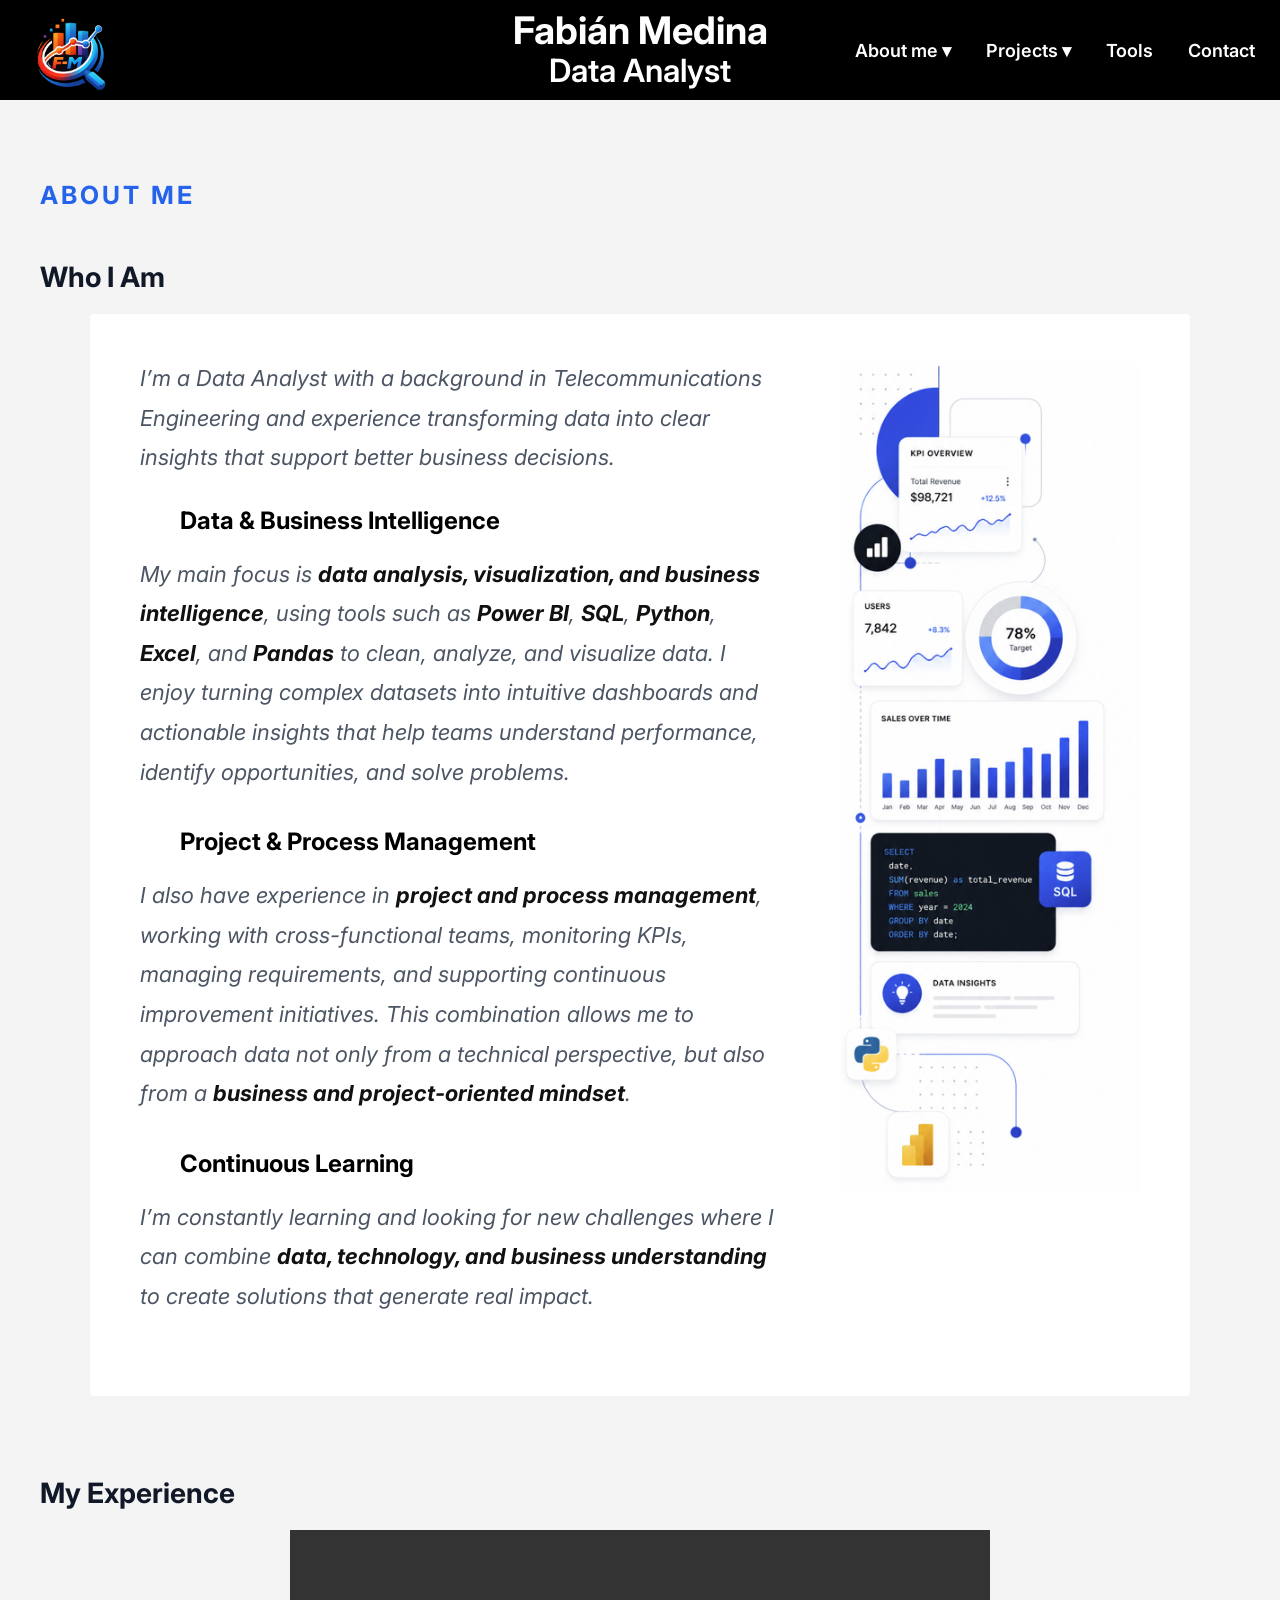
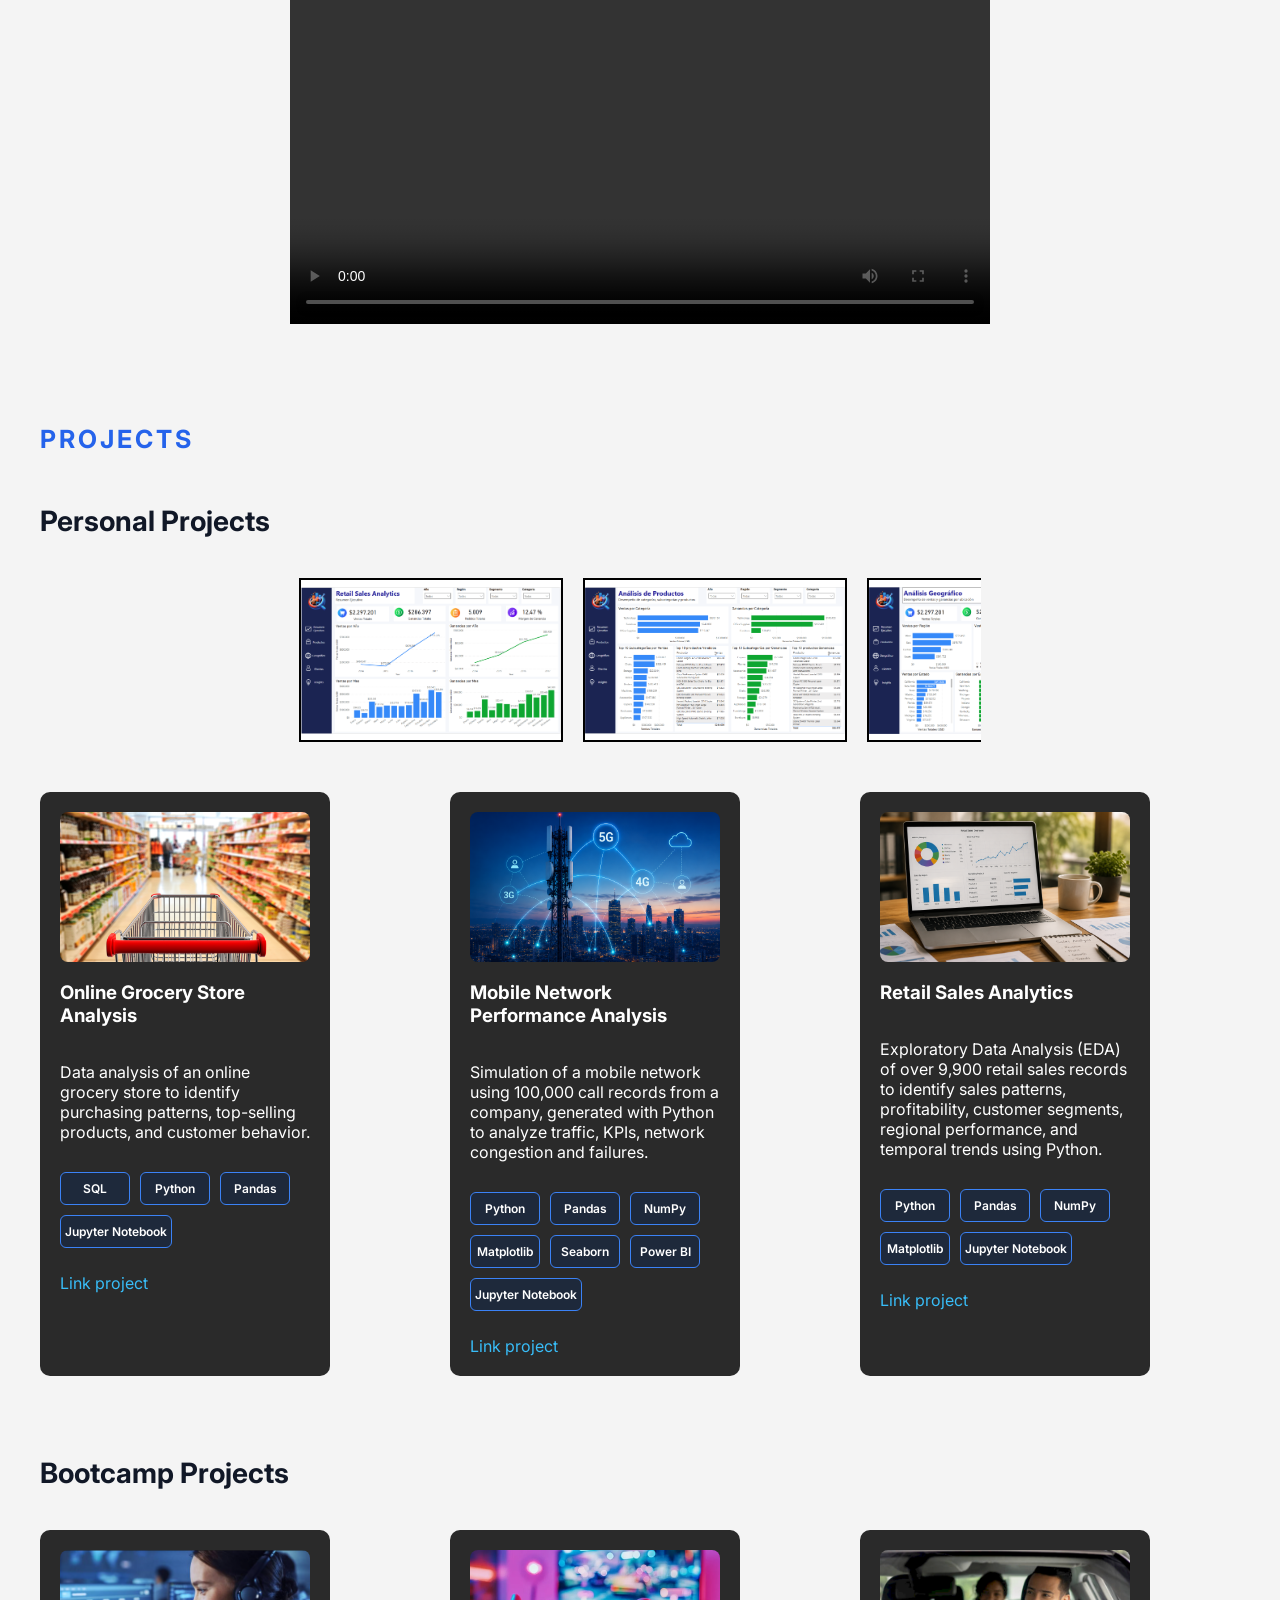
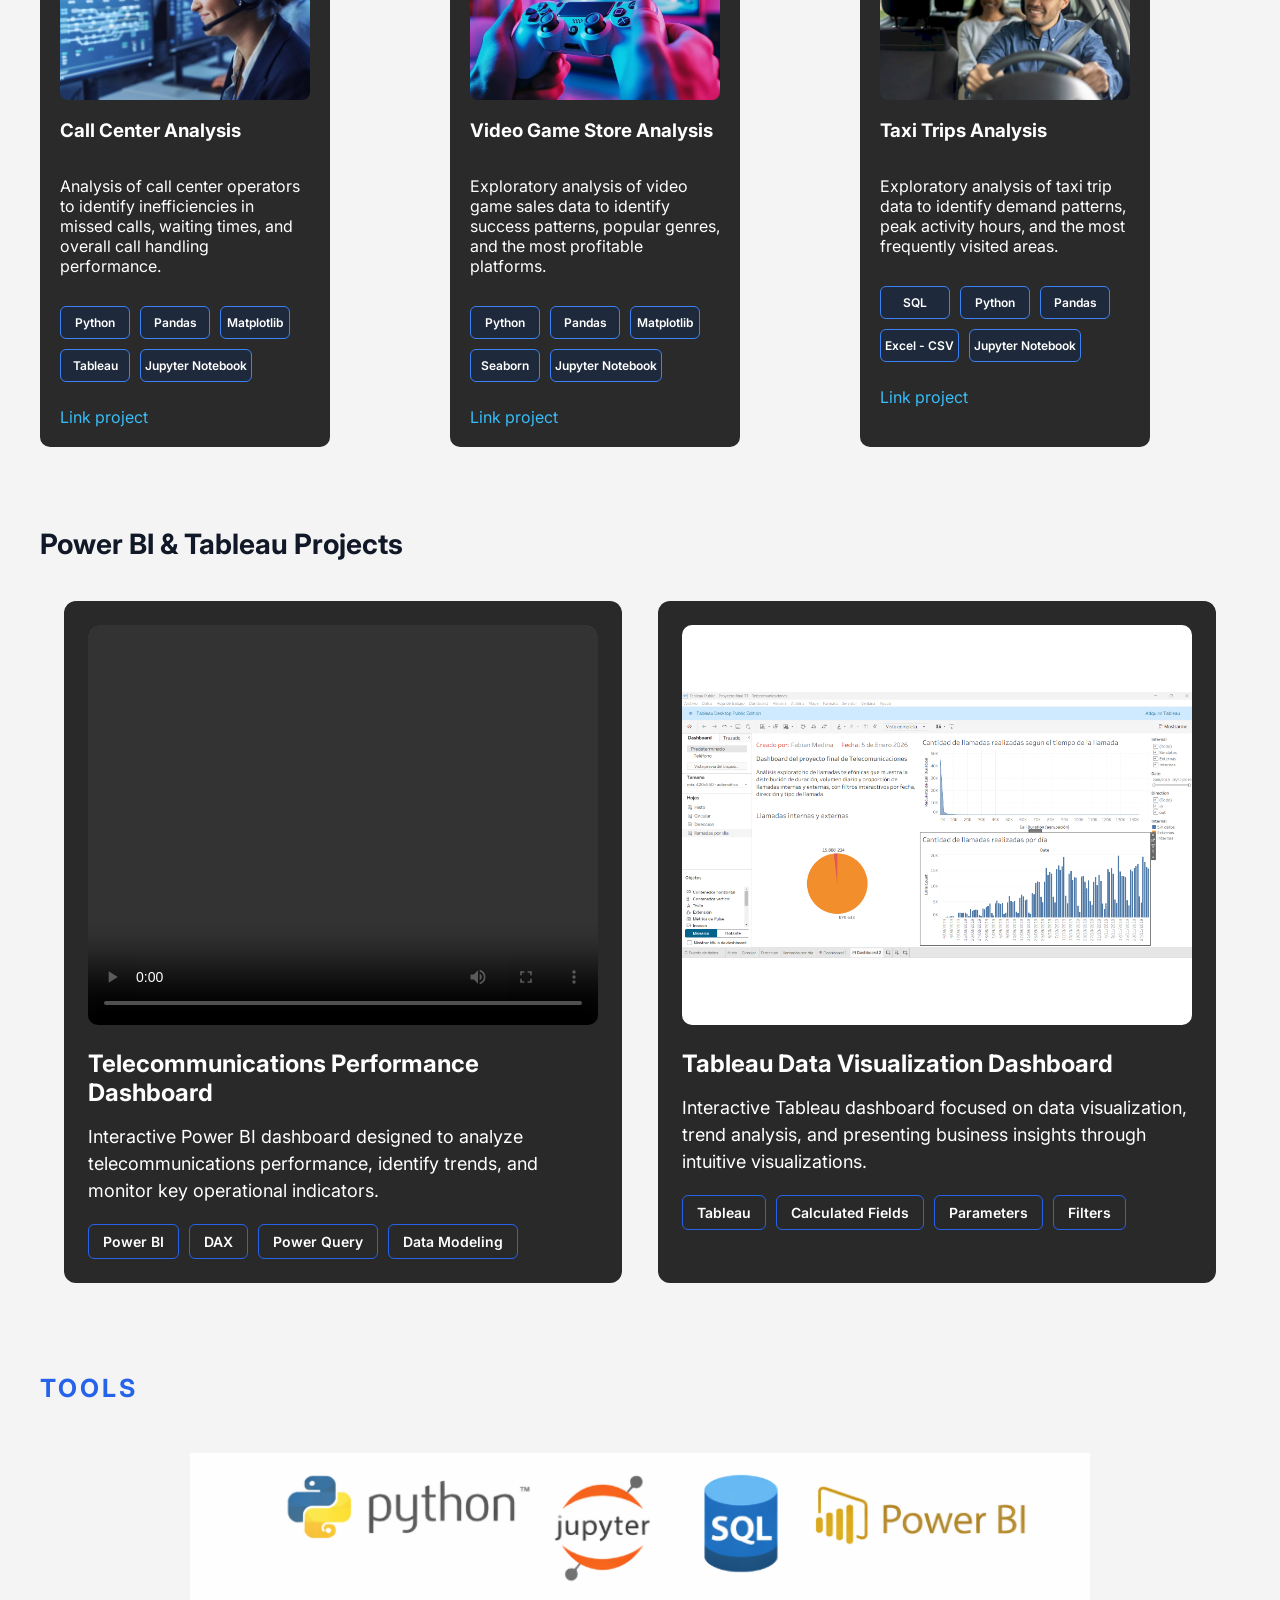
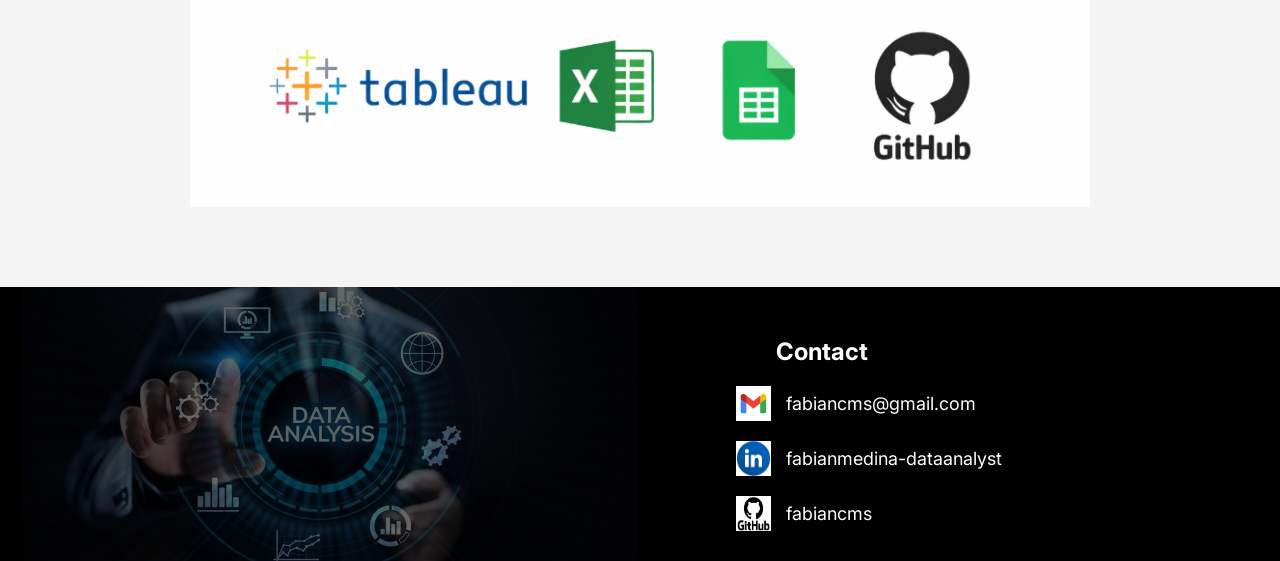
==== commit 87ab3d3f: "Update index.html" ====
--- a/index.html
+++ b/index.html
@@ -13,7 +13,7 @@
 
     <title>Fabián Medina | Data Analyst</title>
 
-    <link rel="stylesheet" href="styles.css">
+    <link rel="stylesheet" href="styles.css?v=3">
 
 </head>
 
@@ -588,11 +588,11 @@
 </a>
 
 <a href="https://www.linkedin.com/in/fabianmedina-dataanalyst/" target="_blank" class="contact-item">
-<img src="assets/images/in.png" alt="LinkedIn">
+<img src="assets/images/In.png" alt="LinkedIn">
 <span>fabianmedina-dataanalyst</span>
 </a>
 <a href="https://github.com/fabiancms" target="_blank" class="contact-item">
-<img src="assets/images/github.png" alt="GitHub">
+<img src="assets/images/Github.png" alt="GitHub">
 <span>fabiancms</span>
 </a>
 </div>
@@ -621,4 +621,4 @@
 </script>
 
 </body>
-</html>+</html>
--- a/styles.css
+++ b/styles.css
@@ -729,25 +729,13 @@
 
 
 /* ==========================================
-   PERSONAL PROJECTS
-   ========================================== */
-
-.project-section-title {
-    text-align: center;
-    font-size: 28px;
-    margin-top: 50px;
-    margin-bottom: 30px;
-}
-
-
-/* ==========================================
    RETAIL CAROUSEL
 ========================================== */
 
 .retail-carousel {
-    width: 50%;
+    width: 55%;
     max-width: 900px;
-    margin: 0 auto 60px auto;
+    margin: 30px auto 50px auto;
     overflow: hidden;
     position: relative;
 }
@@ -755,28 +743,32 @@
 .carousel-track {
     display: flex;
     align-items: center;
-    gap: 16px;
+    gap: 20px;
     width: max-content;
-    animation: carouselMove 25s linear infinite;
+
+    animation: carouselMove 20s linear infinite;
 }
 
 .carousel-track img {
-    width: 600px;
-    height: 350px;
+    display: block;
+    width: 260px;
+    height: 160px;
     object-fit: contain;
+
+    background: #ffffff;
     border: 2px solid #000000;
-    background: #ffffff;
-    flex-shrink: 0;
+
+    flex: 0 0 260px;
 }
 
 @keyframes carouselMove {
 
-    from {
+    0% {
         transform: translateX(0);
     }
 
-    to {
-        transform: translateX(calc(-50% - 8px));
+    100% {
+        transform: translateX(-50%);
     }
 
-}+}
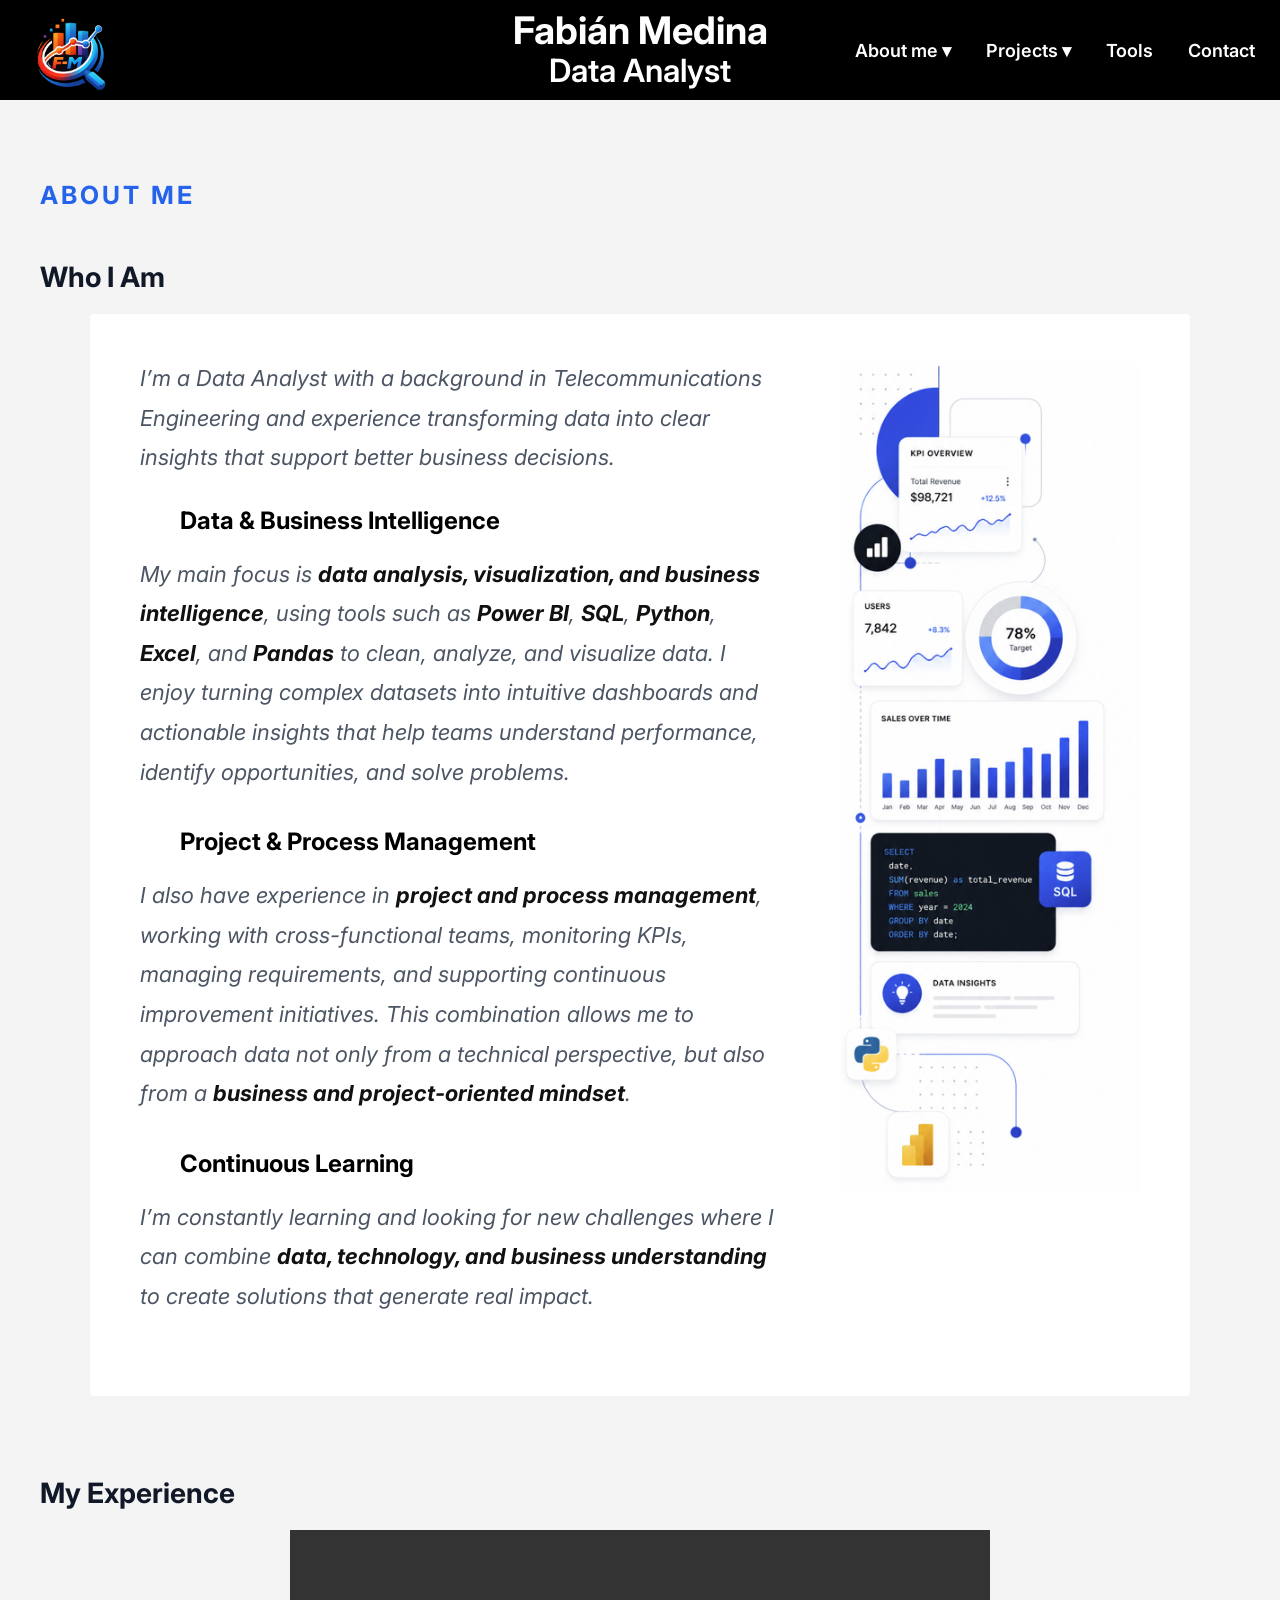
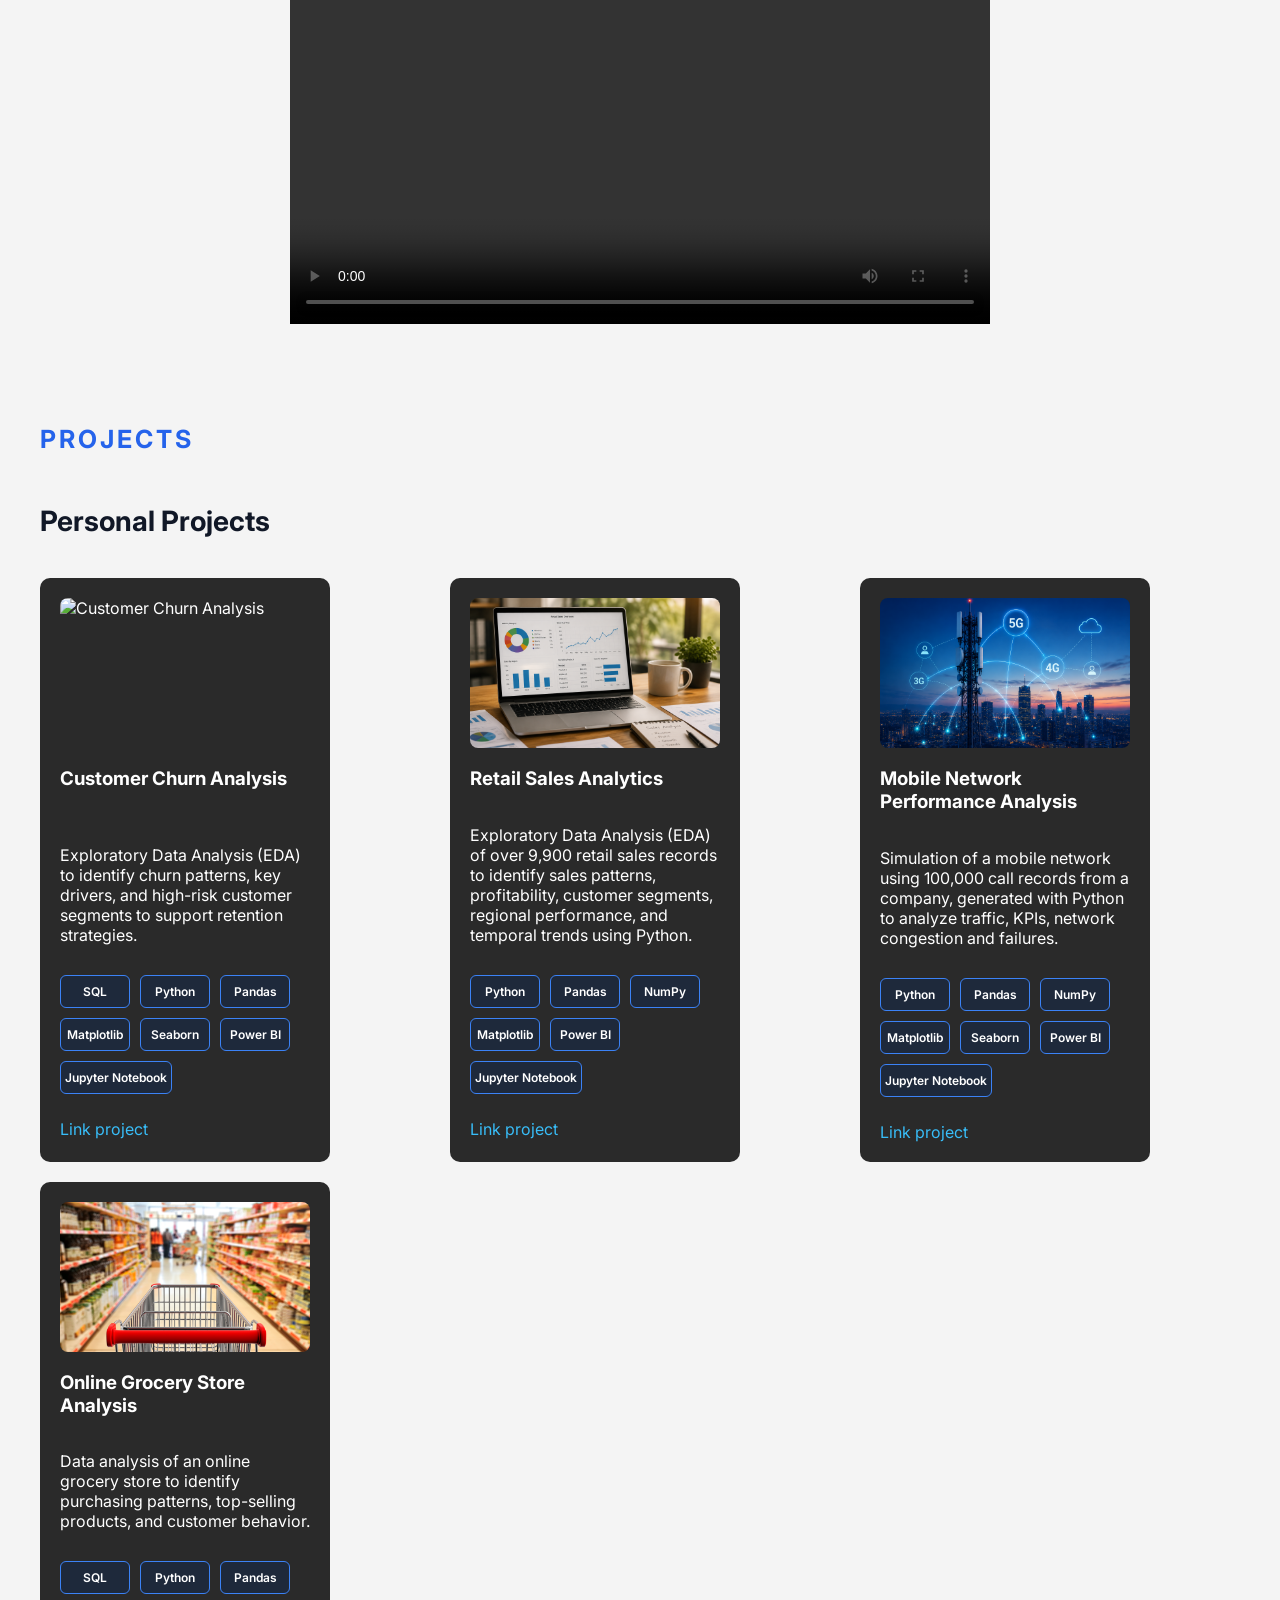
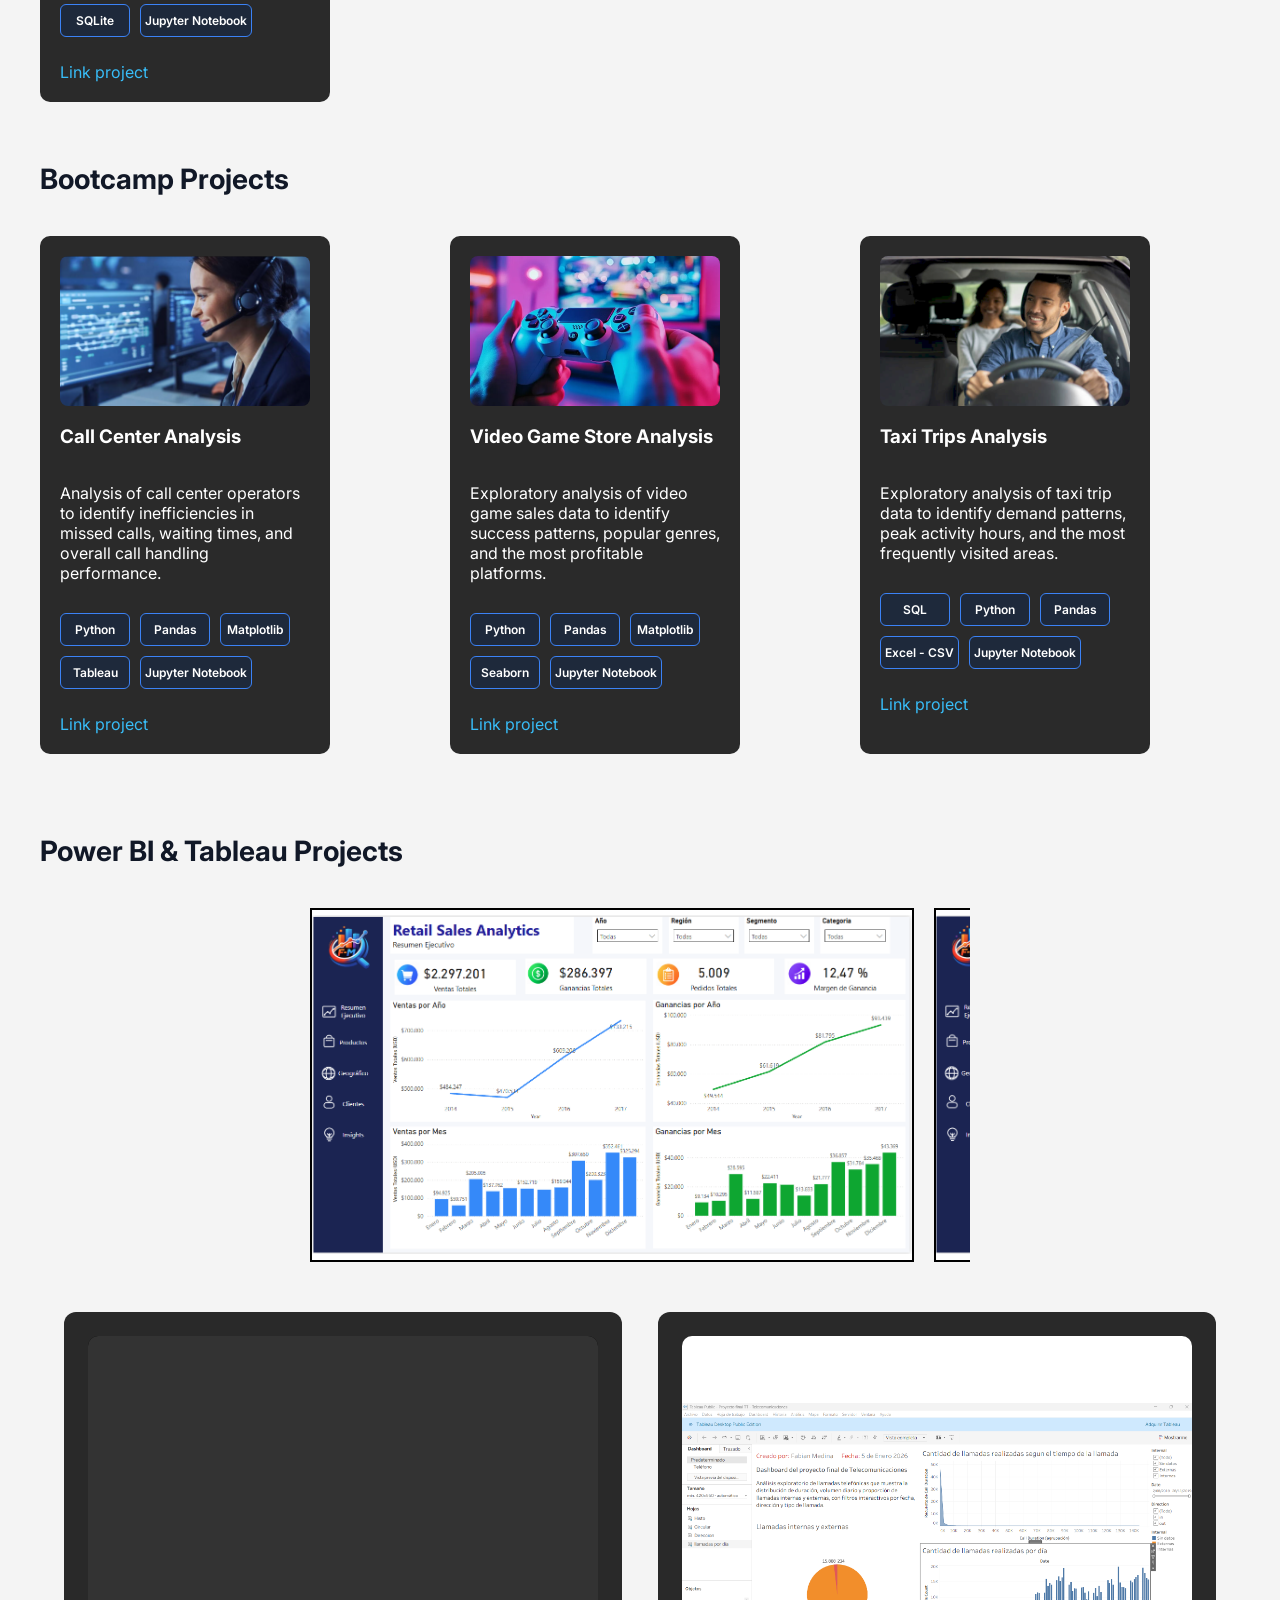
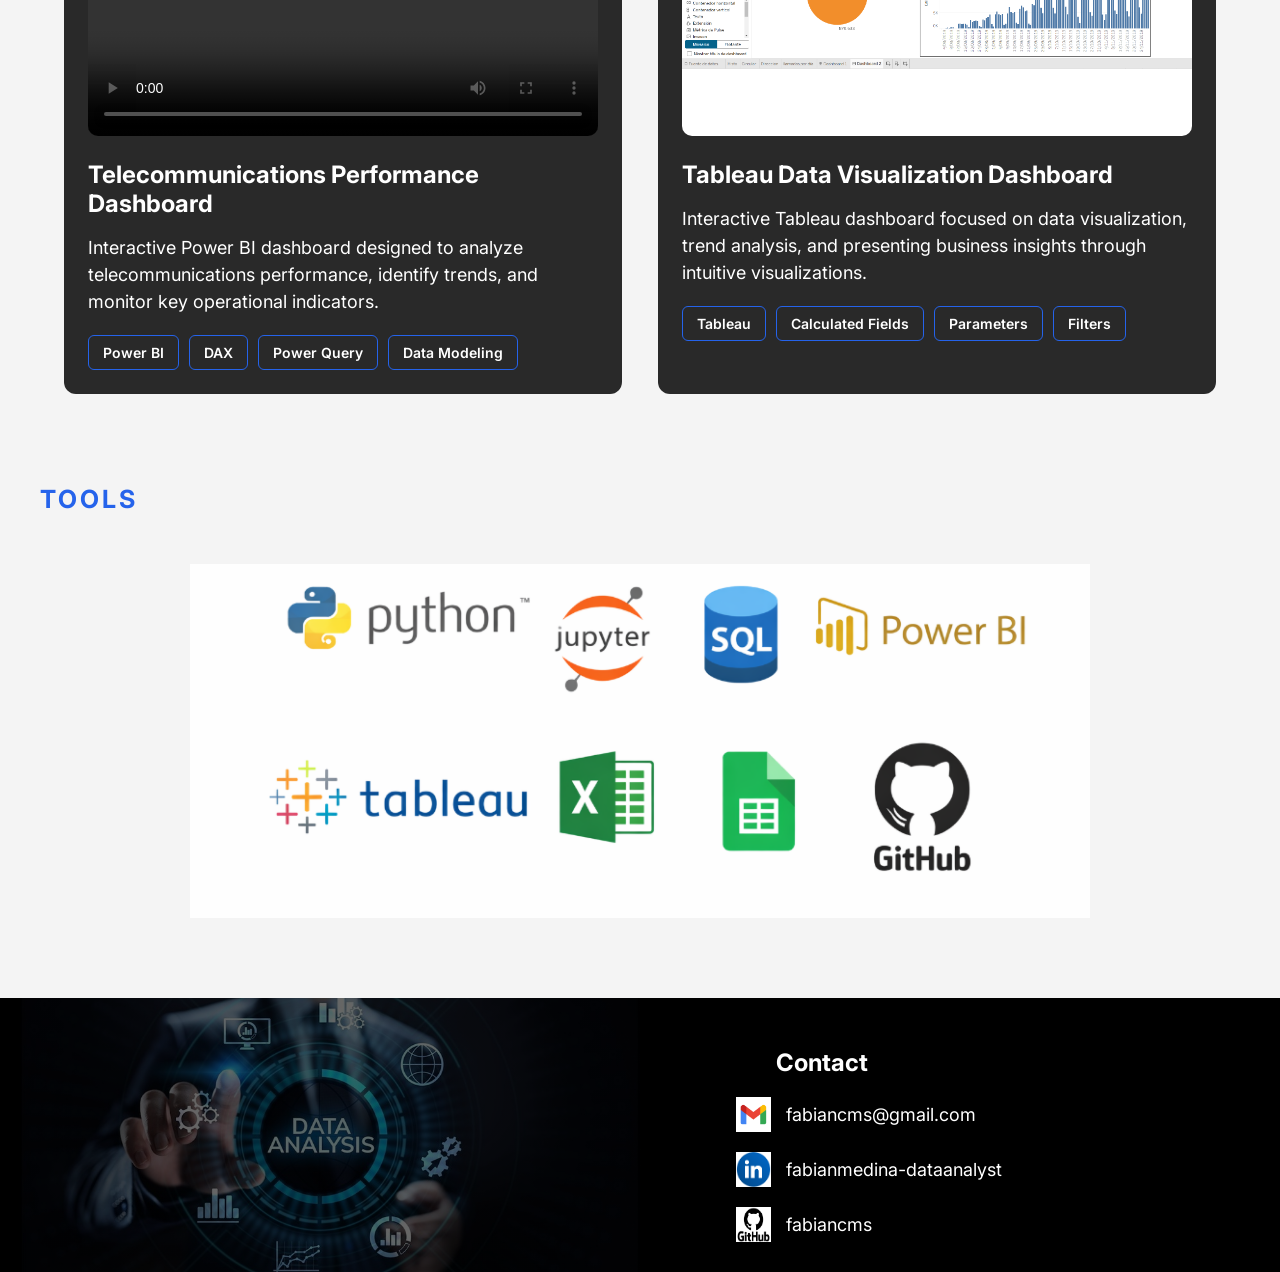
==== commit 9f97f562: "Update index.html" ====
--- a/index.html
+++ b/index.html
@@ -239,12 +239,263 @@
 
 
     <!-- =========================
-         PERSONAL PROJECTS
+        PERSONAL PROJECTS
     ========================== -->
 
     <div class="project-category" id="personal-projects">
 
         <h2>Personal Projects</h2>
+
+        <div class="projects-container">
+
+            <!-- Customer Churn Analysis -->
+            <div class="project-card">
+
+                <img src="assets/images/projects/Churned Customers.png"
+                    alt="Customer Churn Analysis">
+
+                <h3>Customer Churn Analysis</h3>
+                <br>
+                <p>
+                    Exploratory Data Analysis (EDA) to identify churn patterns,
+                    key drivers, and high-risk customer segments to support 
+                    retention strategies.
+                </p>
+
+                <div class="project-tags">
+                    <span>SQL</span>
+                    <span>Python</span>
+                    <span>Pandas</span>
+                    <span>Matplotlib</span>
+                    <span>Seaborn</span>
+                    <span>Power BI</span>
+                    <span>Jupyter Notebook</span>
+                </div>
+
+                <a href="https://github.com/fabiancms/customer-churn-analysis"
+                    target="_blank">
+                    Link project
+                </a>
+
+            </div>
+
+
+
+            <!-- Retail Sales -->
+            <div class="project-card">
+
+                <img src="assets/images/projects/Retail-Sales-Analytics.png"
+                    alt="Retail Sales Analytics">
+
+                <h3>Retail Sales Analytics</h3>
+
+                <p>
+                    Exploratory Data Analysis (EDA) of over 9,900 retail sales
+                    records to identify sales patterns, profitability,
+                    customer segments, regional performance, and temporal
+                    trends using Python.
+                </p>
+
+                <div class="project-tags">
+                    <span>Python</span>
+                    <span>Pandas</span>
+                    <span>NumPy</span>
+                    <span>Matplotlib</span>
+                    <span>Power BI</span>
+                    <span>Jupyter Notebook</span>
+                </div>
+
+                <a href="https://github.com/fabiancms/Retail-Sales-Analytics"
+                    target="_blank">
+                    Link project
+                </a>
+
+            </div>
+
+            <!-- Mobile Network -->
+            <div class="project-card">
+
+                <img src="assets/images/projects/Telefonia.png"
+                    alt="Mobile Network Performance Analysis">
+
+                <h3>Mobile Network Performance Analysis</h3>
+
+                <p>
+                    Simulation of a mobile network using 100,000 call records
+                    from a company, generated with Python to analyze traffic,
+                    KPIs, network congestion and failures.
+                </p>
+
+                <div class="project-tags">
+                    <span>Python</span>
+                    <span>Pandas</span>
+                    <span>NumPy</span>
+                    <span>Matplotlib</span>
+                    <span>Seaborn</span>
+                    <span>Power BI</span>
+                    <span>Jupyter Notebook</span>
+                </div>
+
+                <a href="https://github.com/fabiancms/Mobile-Network-Performance-Analysis"
+                    target="_blank">
+                    Link project
+                </a>
+
+            </div>
+
+        </div>
+
+    </div>
+
+        <div class="projects-container">
+
+            <!-- Online Grocery Store -->
+            <div class="project-card">
+
+                <img src="assets/images/projects/TiendaAlimentos.png"
+                    alt="Online Grocery Store Analysis">
+
+                <h3>Online Grocery Store Analysis</h3>
+
+                <p>
+                    Data analysis of an online grocery store to identify
+                    purchasing patterns, top-selling products, and customer
+                    behavior.
+                </p>
+
+                <div class="project-tags">
+                    <span>SQL</span>
+                    <span>Python</span>
+                    <span>Pandas</span>
+                    <span>SQLite</span>
+                    <span>Jupyter Notebook</span>
+                </div>
+
+                <a href="https://github.com/fabiancms/Tienda_alimentos_online"
+                    target="_blank">
+                    Link project
+                </a>
+
+            </div>
+
+        </div>
+
+    </div>
+
+
+    <!-- =========================
+        BOOTCAMP PROJECTS
+    ========================== -->
+
+    <div class="project-category" id="bootcamp-projects">
+        <BR>
+        <BR>
+        <BR>
+        <h2>Bootcamp Projects</h2>
+
+        <div class="projects-container">
+
+            <!-- Call Center -->
+            <div class="project-card">
+
+                <img src="assets/images/projects/CallCenter.png"
+                     alt="Call Center Analysis">
+
+                <h3>Call Center Analysis</h3>
+
+                <p>
+                    Analysis of call center operators to identify inefficiencies
+                    in missed calls, waiting times, and overall call handling
+                    performance.
+                </p>
+
+                <div class="project-tags">
+                    <span>Python</span>
+                    <span>Pandas</span>
+                    <span>Matplotlib</span>
+                    <span>Tableau</span>
+                    <span>Jupyter Notebook</span>
+                </div>
+
+                <a href="https://github.com/fabiancms/Operador-Teleco-Llamadas-telefonicas"
+                   target="_blank">
+                    Link project
+                </a>
+
+            </div>
+
+
+            <!-- Video Game -->
+            <div class="project-card">
+
+                <img src="assets/images/projects/TiendaVideojuegos.png"
+                     alt="Video Game Store Analysis">
+
+                <h3>Video Game Store Analysis</h3>
+
+                <p>
+                    Exploratory analysis of video game sales data to identify
+                    success patterns, popular genres, and the most profitable
+                    platforms.
+                </p>
+
+                <div class="project-tags">
+                    <span>Python</span>
+                    <span>Pandas</span>
+                    <span>Matplotlib</span>
+                    <span>Seaborn</span>
+                    <span>Jupyter Notebook</span>
+                </div>
+
+                <a href="https://github.com/fabiancms/Tienda-videojuegos"
+                   target="_blank">
+                    Link project
+                </a>
+
+            </div>
+
+
+            <!-- Taxi -->
+            <div class="project-card">
+
+                <img src="assets/images/projects/ViajesTaxis.png"
+                     alt="Taxi Trips Analysis">
+
+                <h3>Taxi Trips Analysis</h3>
+
+                <p>
+                    Exploratory analysis of taxi trip data to identify demand
+                    patterns, peak activity hours, and the most frequently
+                    visited areas.
+                </p>
+
+                <div class="project-tags">
+                    <span>SQL</span>
+                    <span>Python</span>
+                    <span>Pandas</span>
+                    <span>Excel - CSV</span>
+                    <span>Jupyter Notebook</span>
+                </div>
+
+                <a href="https://github.com/fabiancms/Viajes-taxis"
+                   target="_blank">
+                    Link project
+                </a>
+
+            </div>
+
+        </div>
+
+    </div>
+
+
+    <!-- =========================
+         POWER BI & TABLEAU PROJECTS
+    ========================== -->
+
+    <div class="project-category" id="powerbi-tableau-projects">
+
+        <h2>Power BI & Tableau Projects</h2>
 
     <div class="retail-carousel">
 
@@ -267,219 +518,6 @@
 
     </div>
 
-        
-        <div class="projects-container">
-
-            <!-- Online Grocery Store -->
-            <div class="project-card">
-
-                <img src="assets/images/projects/TiendaAlimentos.png"
-                     alt="Online Grocery Store Analysis">
-
-                <h3>Online Grocery Store Analysis</h3>
-
-                <p>
-                    Data analysis of an online grocery store to identify
-                    purchasing patterns, top-selling products, and customer
-                    behavior.
-                </p>
-
-                <div class="project-tags">
-                    <span>SQL</span>
-                    <span>Python</span>
-                    <span>Pandas</span>
-                    <span>Jupyter Notebook</span>
-                </div>
-
-                <a href="https://github.com/fabiancms/Tienda_alimentos_online"
-                   target="_blank">
-                    Link project
-                </a>
-
-            </div>
-
-
-            <!-- Mobile Network -->
-            <div class="project-card">
-
-                <img src="assets/images/projects/Telefonia.png"
-                     alt="Mobile Network Performance Analysis">
-
-                <h3>Mobile Network Performance Analysis</h3>
-
-                <p>
-                    Simulation of a mobile network using 100,000 call records
-                    from a company, generated with Python to analyze traffic,
-                    KPIs, network congestion and failures.
-                </p>
-
-                <div class="project-tags">
-                    <span>Python</span>
-                    <span>Pandas</span>
-                    <span>NumPy</span>
-                    <span>Matplotlib</span>
-                    <span>Seaborn</span>
-                    <span>Power BI</span>
-                    <span>Jupyter Notebook</span>
-                </div>
-
-                <a href="https://github.com/fabiancms/Telefonia-movil"
-                   target="_blank">
-                    Link project
-                </a>
-
-            </div>
-
-
-            <!-- Retail Sales -->
-            <div class="project-card">
-
-                <img src="assets/images/projects/Retail-Sales-Analytics.png"
-                     alt="Retail Sales Analytics">
-
-                <h3>Retail Sales Analytics</h3>
-
-                <p>
-                    Exploratory Data Analysis (EDA) of over 9,900 retail sales
-                    records to identify sales patterns, profitability,
-                    customer segments, regional performance, and temporal
-                    trends using Python.
-                </p>
-
-                <div class="project-tags">
-                    <span>Python</span>
-                    <span>Pandas</span>
-                    <span>NumPy</span>
-                    <span>Matplotlib</span>
-                    <span>Jupyter Notebook</span>
-                </div>
-
-                <a href="https://github.com/fabiancms/Retail-Sales-Analytics"
-                   target="_blank">
-                    Link project
-                </a>
-
-            </div>
-
-        </div>
-
-    </div>
-
-
-    <!-- =========================
-         BOOTCAMP PROJECTS
-    ========================== -->
-
-    <div class="project-category" id="bootcamp-projects">
-        <BR>
-        <BR>
-        <BR>
-        <h2>Bootcamp Projects</h2>
-
-        <div class="projects-container">
-
-            <!-- Call Center -->
-            <div class="project-card">
-
-                <img src="assets/images/projects/CallCenter.png"
-                     alt="Call Center Analysis">
-
-                <h3>Call Center Analysis</h3>
-
-                <p>
-                    Analysis of call center operators to identify inefficiencies
-                    in missed calls, waiting times, and overall call handling
-                    performance.
-                </p>
-
-                <div class="project-tags">
-                    <span>Python</span>
-                    <span>Pandas</span>
-                    <span>Matplotlib</span>
-                    <span>Tableau</span>
-                    <span>Jupyter Notebook</span>
-                </div>
-
-                <a href="https://github.com/fabiancms/Operador-Teleco-Llamadas-telefonicas"
-                   target="_blank">
-                    Link project
-                </a>
-
-            </div>
-
-
-            <!-- Video Game -->
-            <div class="project-card">
-
-                <img src="assets/images/projects/TiendaVideojuegos.png"
-                     alt="Video Game Store Analysis">
-
-                <h3>Video Game Store Analysis</h3>
-
-                <p>
-                    Exploratory analysis of video game sales data to identify
-                    success patterns, popular genres, and the most profitable
-                    platforms.
-                </p>
-
-                <div class="project-tags">
-                    <span>Python</span>
-                    <span>Pandas</span>
-                    <span>Matplotlib</span>
-                    <span>Seaborn</span>
-                    <span>Jupyter Notebook</span>
-                </div>
-
-                <a href="https://github.com/fabiancms/Tienda-videojuegos"
-                   target="_blank">
-                    Link project
-                </a>
-
-            </div>
-
-
-            <!-- Taxi -->
-            <div class="project-card">
-
-                <img src="assets/images/projects/ViajesTaxis.png"
-                     alt="Taxi Trips Analysis">
-
-                <h3>Taxi Trips Analysis</h3>
-
-                <p>
-                    Exploratory analysis of taxi trip data to identify demand
-                    patterns, peak activity hours, and the most frequently
-                    visited areas.
-                </p>
-
-                <div class="project-tags">
-                    <span>SQL</span>
-                    <span>Python</span>
-                    <span>Pandas</span>
-                    <span>Excel - CSV</span>
-                    <span>Jupyter Notebook</span>
-                </div>
-
-                <a href="https://github.com/fabiancms/Viajes-taxis"
-                   target="_blank">
-                    Link project
-                </a>
-
-            </div>
-
-        </div>
-
-    </div>
-
-
-    <!-- =========================
-         POWER BI & TABLEAU PROJECTS
-    ========================== -->
-
-    <div class="project-category" id="powerbi-tableau-projects">
-
-        <h2>Power BI & Tableau Projects</h2>
-
         <div class="projects-container">
 
             <!-- POWER BI -->
--- a/styles.css
+++ b/styles.css
@@ -751,14 +751,14 @@
 
 .carousel-track img {
     display: block;
-    width: 260px;
-    height: 160px;
+    width: 600px;
+    height: 350px;
     object-fit: contain;
 
     background: #ffffff;
     border: 2px solid #000000;
 
-    flex: 0 0 260px;
+    flex: 0 0 600px;
 }
 
 @keyframes carouselMove {
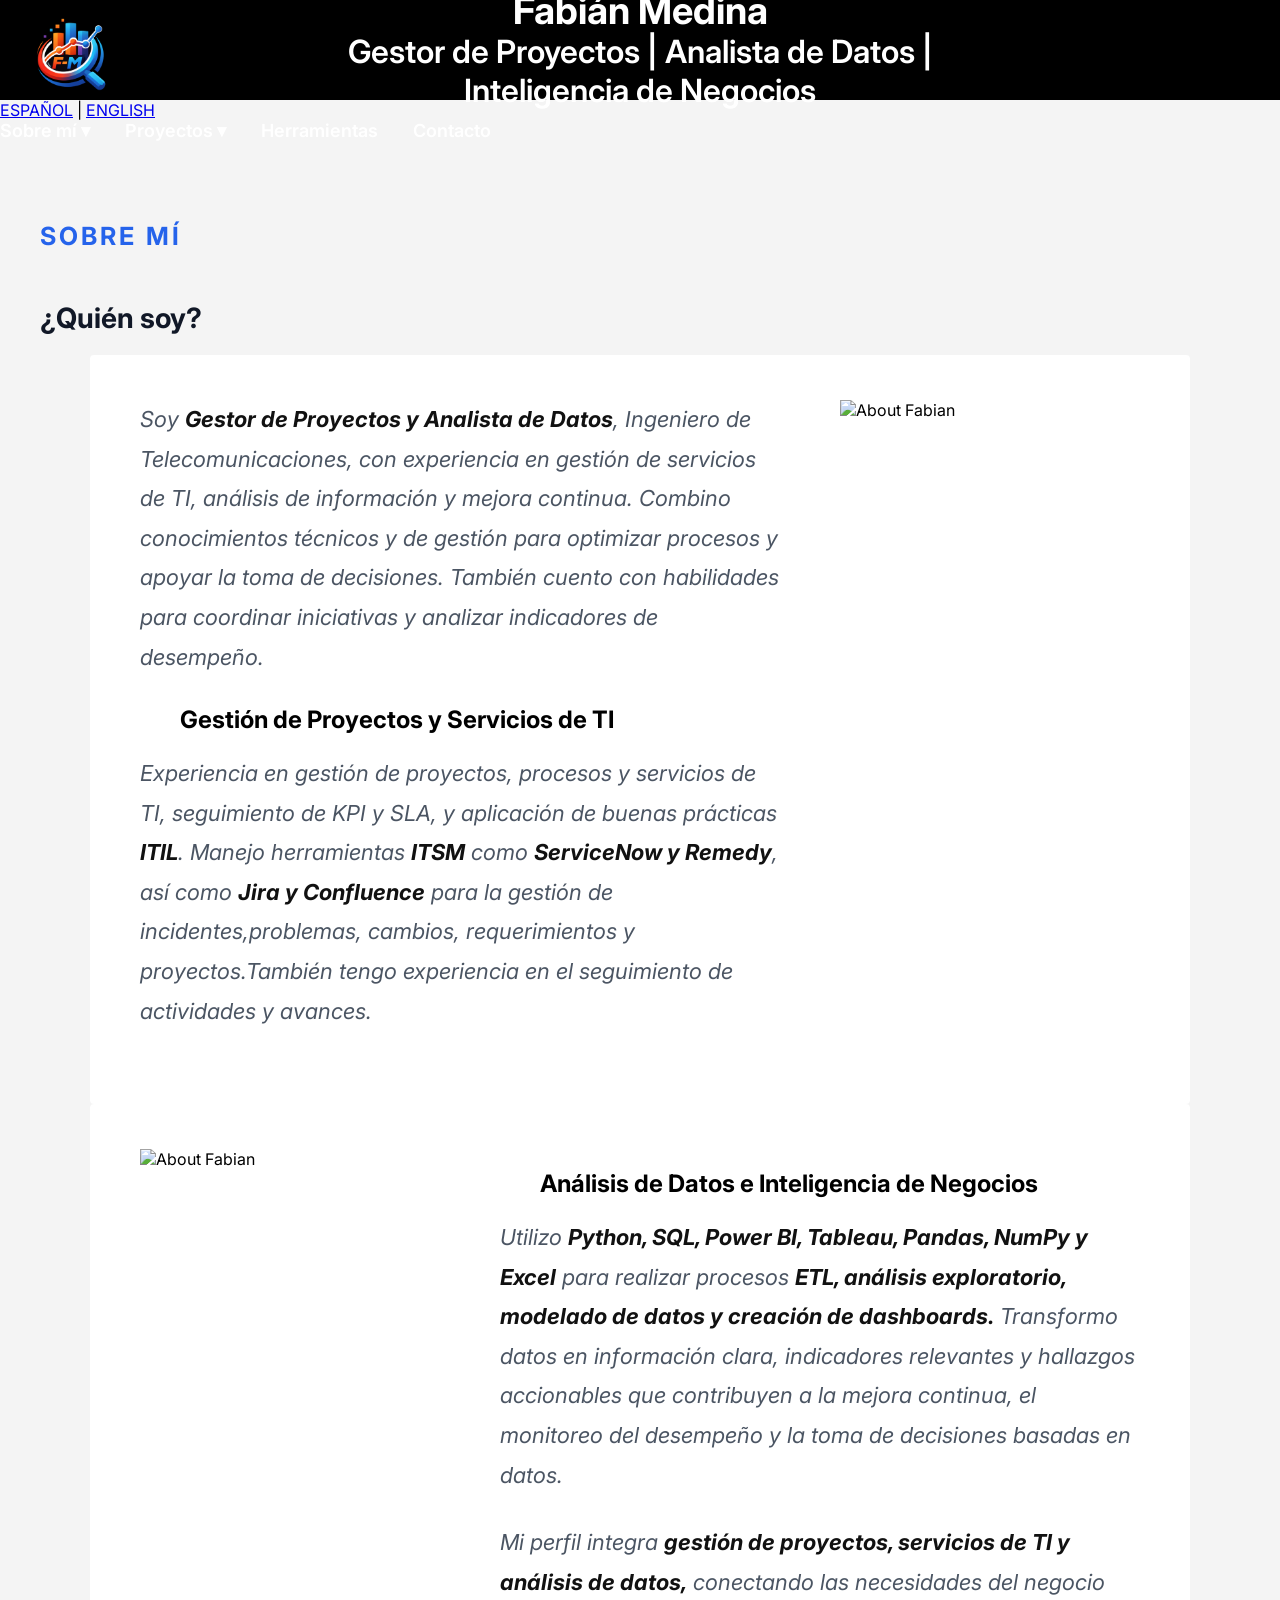
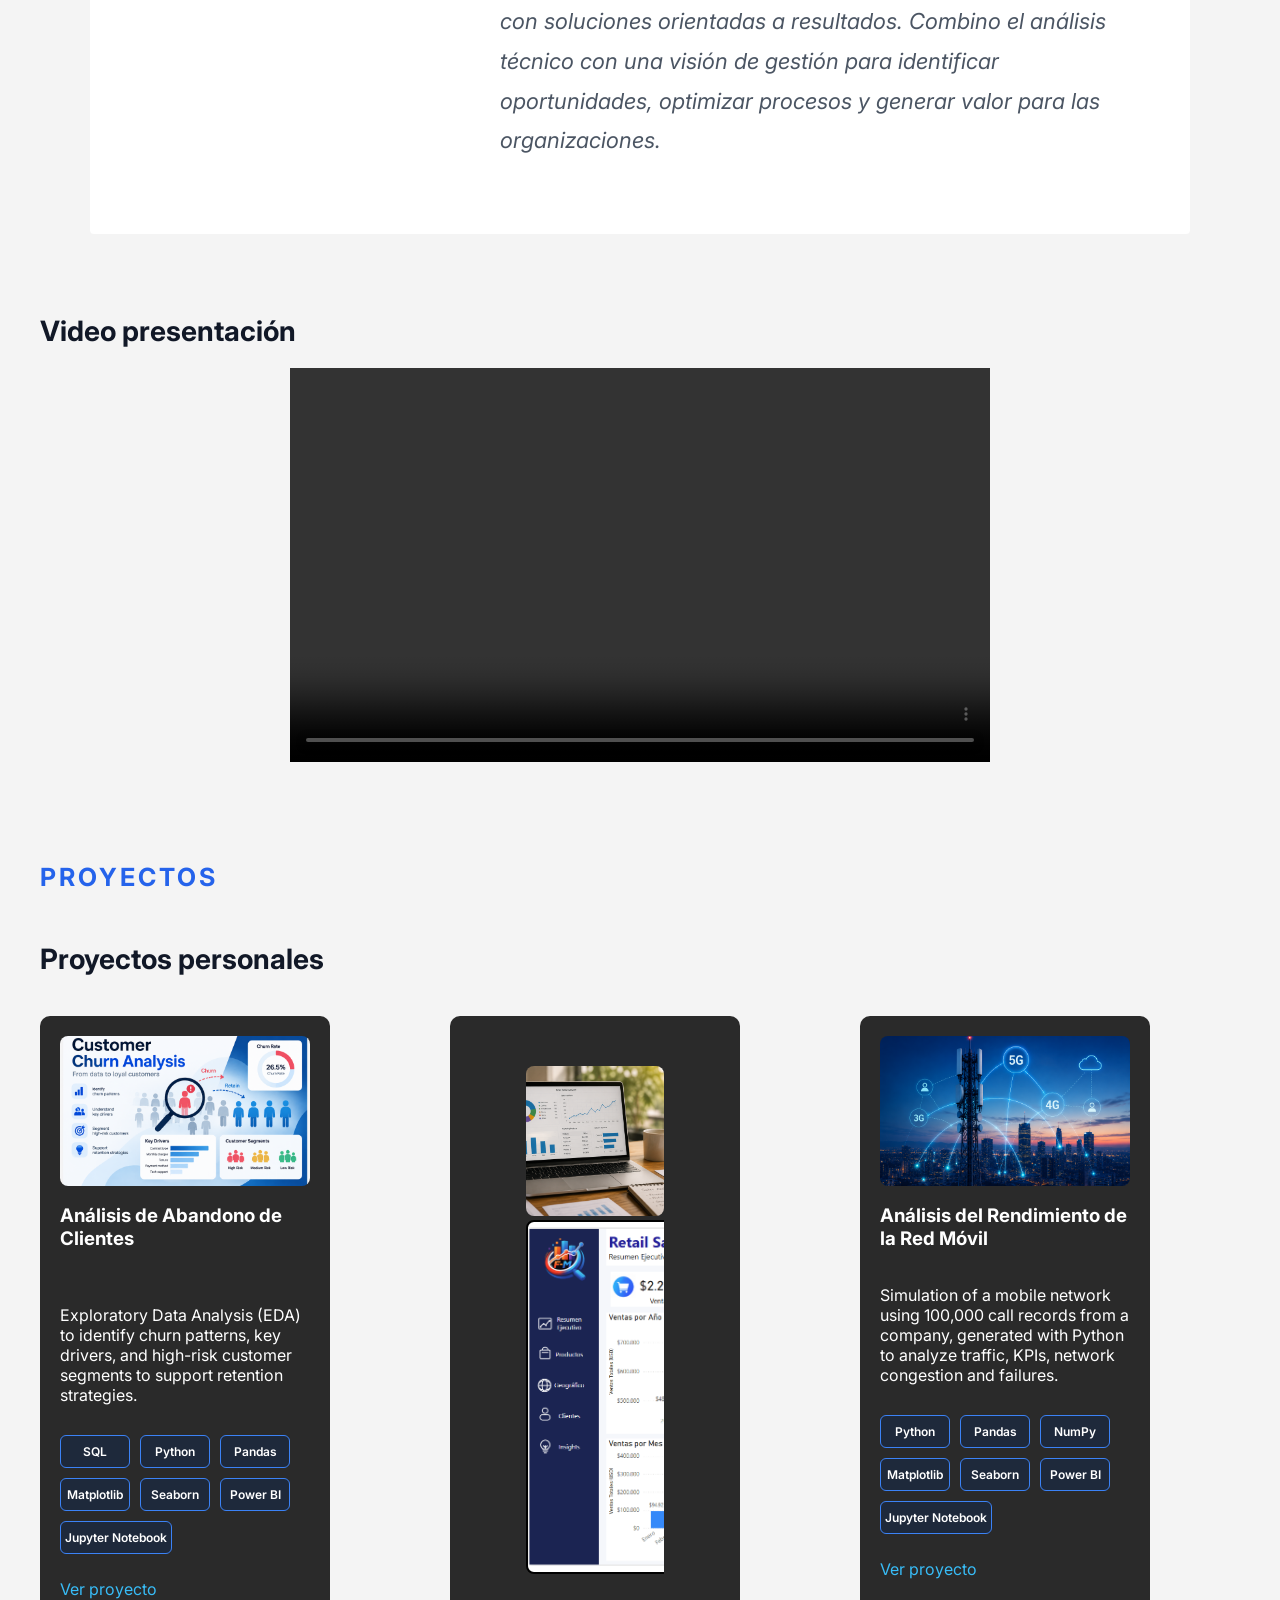
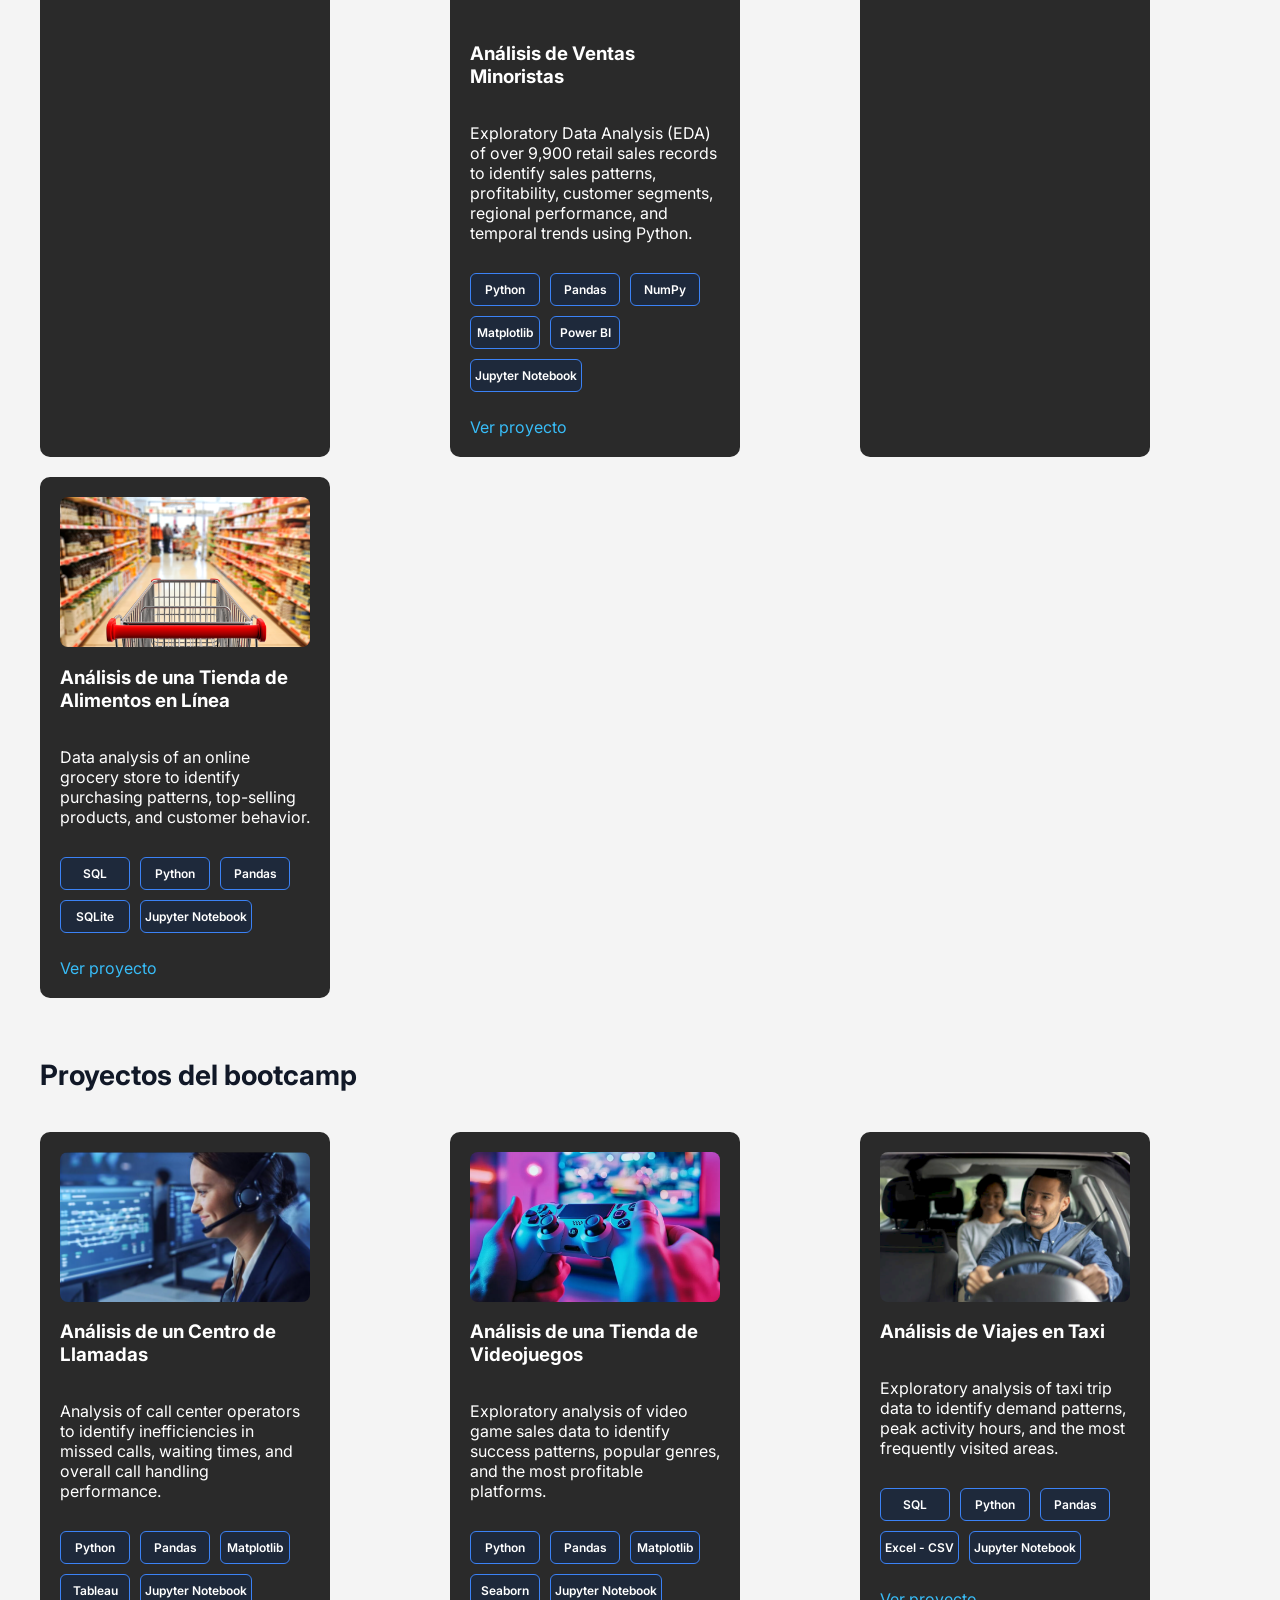
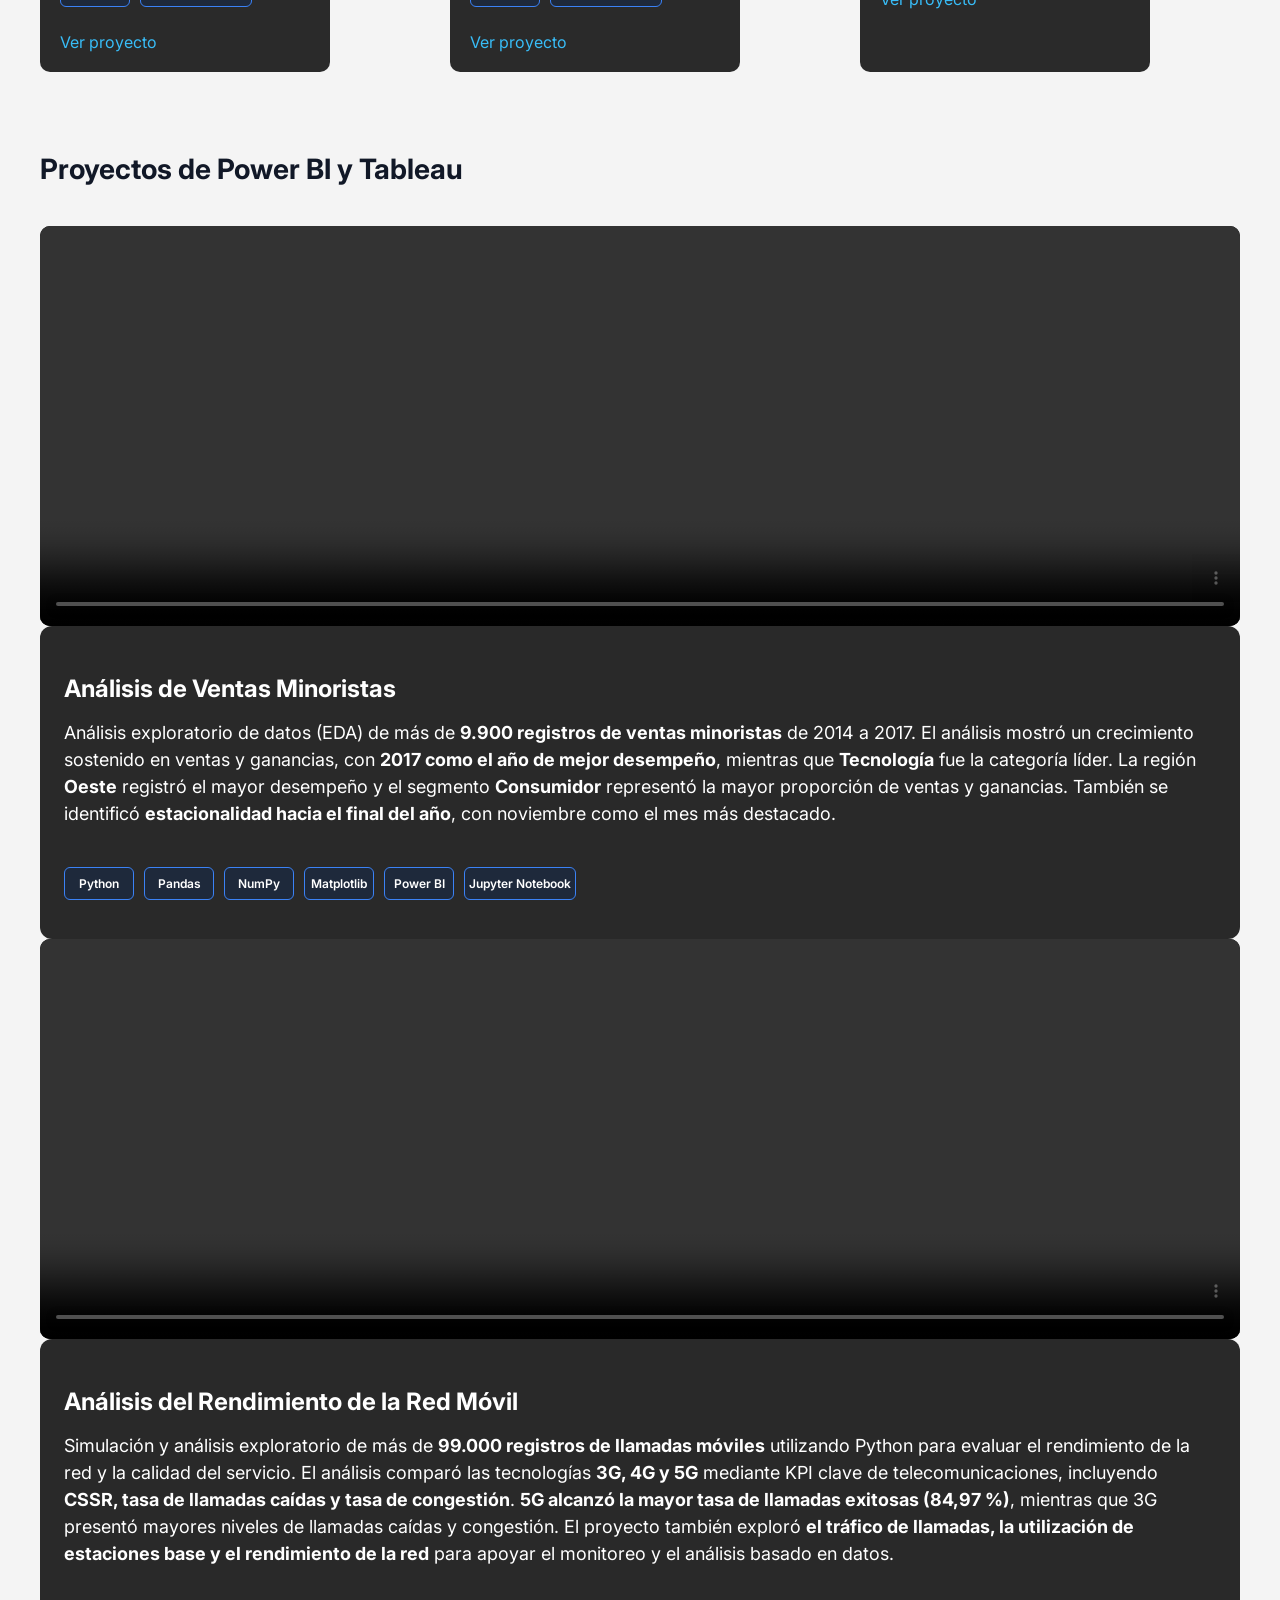
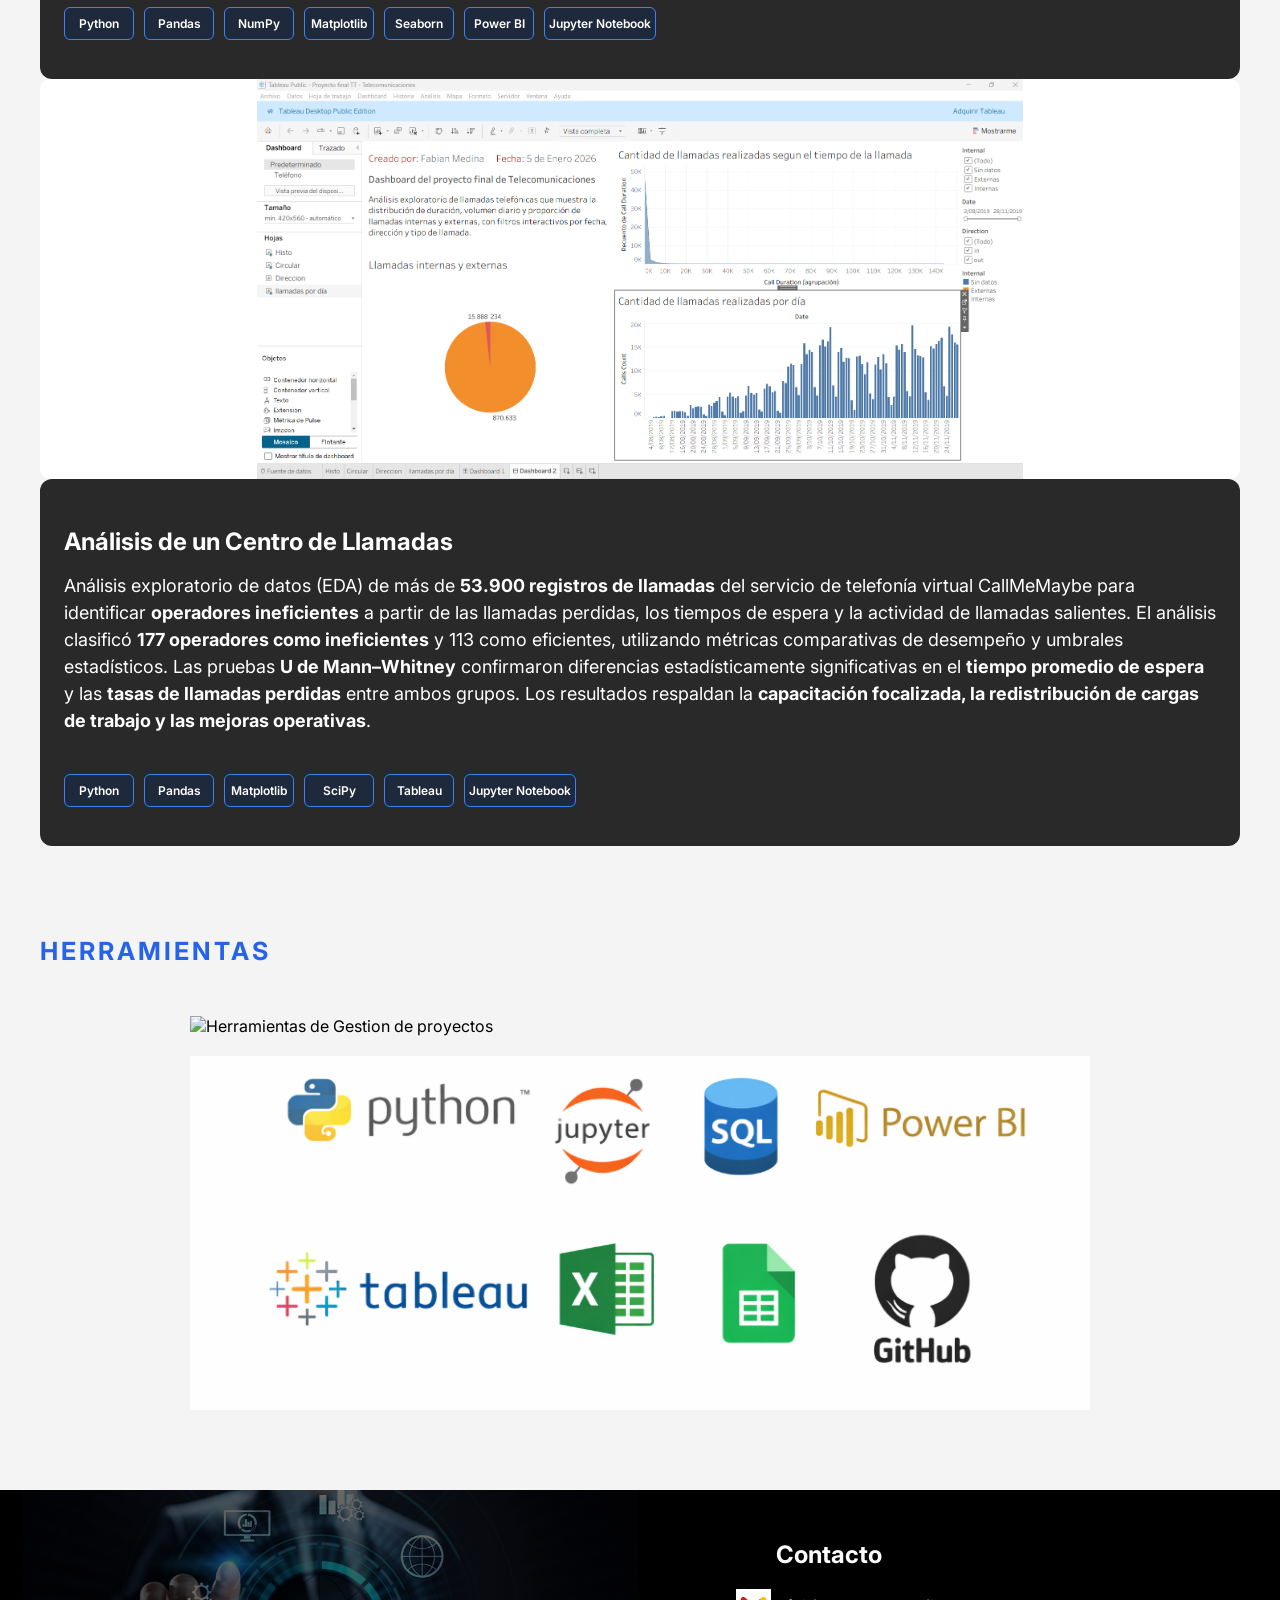
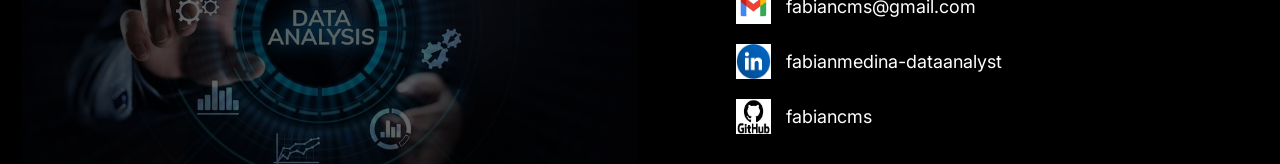
==== commit 99d7f863: "Add files via upload" ====
--- a/index.html
+++ b/index.html
@@ -1,662 +1,760 @@
-<!DOCTYPE html>
-<html lang="es">
-
-<head>
-
-    <link rel="preconnect" href="https://fonts.googleapis.com">
-    <link rel="preconnect" href="https://fonts.gstatic.com" crossorigin>
-
-    <link href="https://fonts.googleapis.com/css2?family=Inter:wght@400;500;600;700&display=swap"
-          rel="stylesheet">
-
-    <meta charset="UTF-8">
-
-    <title>Fabián Medina | Data Analyst</title>
-
-    <link rel="stylesheet" href="styles.css?v=3">
-
-</head>
-
-<body>
-
-<header class="header">
-
-    <img src="assets/images/Logo4.png" class="logo">
-
-
-    <!-- =========================
-         MENU
-    ========================== -->
-
-    <nav class="menu">
-
-        <!-- ABOUT ME -->
-
-        <div class="dropdown">
-
-            <a href="#about" class="dropdown-title">
-                About me ▾
-            </a>
-
-            <div class="dropdown-menu">
-
-                <a href="#who-i-am">
-                    Who I Am
-                </a>
-
-                <a href="#my-experience">
-                    My Experience
-                </a>
-
-            </div>
-
-        </div>
-
-
-        <!-- PROJECTS -->
-
-        <div class="dropdown">
-
-            <a href="#proyectos" class="dropdown-title">
-                Projects ▾
-            </a>
-
-            <div class="dropdown-menu">
-
-                <a href="#personal-projects">
-                    Personal Projects
-                </a>
-
-                <a href="#bootcamp-projects">
-                    Bootcamp Projects
-                </a>
-
-                <a href="#powerbi-tableau-projects">
-                    Power BI - Tableau Projects
-                </a>
-
-            </div>
-
-        </div>
-
-
-        <!-- TOOLS -->
-
-        <a href="#tools">
-            Tools
-        </a>
-
-
-        <!-- CONTACT -->
-
-        <a href="#contacto">
-            Contact
-        </a>
-
-    </nav>
-
-
-    <!-- =========================
-         NAME
-    ========================== -->
-
-    <div class="header-text">
-
-        <h1>Fabián Medina</h1>
-
-        <p class="job-title">
-            Data Analyst
-        </p>
-
-    </div>
-
-</header>
-
-
-<section id="about">
-
-    <!-- =========================
-         ABOUT ME
-    ========================= -->
-
-    <div class="about-title">
-        <BR>
-        <span>ABOUT ME</span>
-    </div>
-
-
-    <!-- =========================
-         WHO I AM
-    ========================= -->
-
-<h2 class="about-section-title" id="who-i-am">Who I Am</h2>
-
-
-    <div class="about-content">
-
-        <div class="about-text">
-
-            <p class="about-intro">
-                I’m a Data Analyst with a background in Telecommunications Engineering
-                and experience transforming data into clear insights that support better
-                business decisions.
-            </p>
-
-
-            <div class="about-block">
-
-                <h2>Data & Business Intelligence</h2>
-
-                <p>
-                    My main focus is <strong>data analysis, visualization, and business
-                    intelligence</strong>, using tools such as
-                    <strong class="tool">Power BI</strong>,
-                    <strong class="tool">SQL</strong>,
-                    <strong class="tool">Python</strong>,
-                    <strong class="tool">Excel</strong>, and
-                    <strong class="tool">Pandas</strong>
-                    to clean, analyze, and visualize data. I enjoy turning complex
-                    datasets into intuitive dashboards and actionable insights that
-                    help teams understand performance, identify opportunities, and
-                    solve problems.
-                </p>
-
-            </div>
-
-
-            <div class="about-block">
-
-                <h2>Project & Process Management</h2>
-
-                <p>
-                    I also have experience in <strong>project and process management</strong>,
-                    working with cross-functional teams, monitoring KPIs, managing
-                    requirements, and supporting continuous improvement initiatives.
-                    This combination allows me to approach data not only from a
-                    technical perspective, but also from a
-                    <strong>business and project-oriented mindset</strong>.
-                </p>
-
-            </div>
-
-
-            <div class="about-block">
-
-                <h2>Continuous Learning</h2>
-
-                <p>
-                    I’m constantly learning and looking for new challenges where I can
-                    combine <strong>data, technology, and business understanding</strong>
-                    to create solutions that generate real impact.
-                </p>
-
-            </div>
-
-        </div>
-
-
-        <!-- =========================
-            ABOUT IMAGE
-        ========================= -->
-
-        <div class="about-image">
-
-            <img src="assets/images/About image.png" alt="About Fabian">
-
-        </div>
-
-    </div>
-
-
-<!-- =========================
-     MY EXPERIENCE
-========================= -->
-
-<div class="about-video">
-
-<h2 class="about-section-title" id="my-experience">My Experience</h2>
-
-    <video class="video-cv" controls preload="metadata">
-        <source src="assets/videos/CV visual Fabian v2.mp4" type="video/mp4">
-        Tu navegador no soporta video.
-    </video>
-
-</div>
-
-</section>
-
-<!--*-----------------------*
-*        PROYECTOS
-*-------------------------*-->
-
-<section id="proyectos">
-
-    <div class="about-title">
-        <BR>
-        <BR>
-        <span>PROJECTS</span>
-    </div>
-
-
-    <!-- =========================
-        PERSONAL PROJECTS
-    ========================== -->
-
-    <div class="project-category" id="personal-projects">
-
-        <h2>Personal Projects</h2>
-
-        <div class="projects-container">
-
-            <!-- Customer Churn Analysis -->
-            <div class="project-card">
-
-                <img src="assets/images/projects/Churned Customers.png"
-                    alt="Customer Churn Analysis">
-
-                <h3>Customer Churn Analysis</h3>
-                <br>
-                <p>
-                    Exploratory Data Analysis (EDA) to identify churn patterns,
-                    key drivers, and high-risk customer segments to support 
-                    retention strategies.
-                </p>
-
-                <div class="project-tags">
-                    <span>SQL</span>
-                    <span>Python</span>
-                    <span>Pandas</span>
-                    <span>Matplotlib</span>
-                    <span>Seaborn</span>
-                    <span>Power BI</span>
-                    <span>Jupyter Notebook</span>
-                </div>
-
-                <a href="https://github.com/fabiancms/customer-churn-analysis"
-                    target="_blank">
-                    Link project
-                </a>
-
-            </div>
-
-
-
-            <!-- Retail Sales -->
-            <div class="project-card">
-
-                <img src="assets/images/projects/Retail-Sales-Analytics.png"
-                    alt="Retail Sales Analytics">
-
-                <h3>Retail Sales Analytics</h3>
-
-                <p>
-                    Exploratory Data Analysis (EDA) of over 9,900 retail sales
-                    records to identify sales patterns, profitability,
-                    customer segments, regional performance, and temporal
-                    trends using Python.
-                </p>
-
-                <div class="project-tags">
-                    <span>Python</span>
-                    <span>Pandas</span>
-                    <span>NumPy</span>
-                    <span>Matplotlib</span>
-                    <span>Power BI</span>
-                    <span>Jupyter Notebook</span>
-                </div>
-
-                <a href="https://github.com/fabiancms/Retail-Sales-Analytics"
-                    target="_blank">
-                    Link project
-                </a>
-
-            </div>
-
-            <!-- Mobile Network -->
-            <div class="project-card">
-
-                <img src="assets/images/projects/Telefonia.png"
-                    alt="Mobile Network Performance Analysis">
-
-                <h3>Mobile Network Performance Analysis</h3>
-
-                <p>
-                    Simulation of a mobile network using 100,000 call records
-                    from a company, generated with Python to analyze traffic,
-                    KPIs, network congestion and failures.
-                </p>
-
-                <div class="project-tags">
-                    <span>Python</span>
-                    <span>Pandas</span>
-                    <span>NumPy</span>
-                    <span>Matplotlib</span>
-                    <span>Seaborn</span>
-                    <span>Power BI</span>
-                    <span>Jupyter Notebook</span>
-                </div>
-
-                <a href="https://github.com/fabiancms/Mobile-Network-Performance-Analysis"
-                    target="_blank">
-                    Link project
-                </a>
-
-            </div>
-
-        </div>
-
-    </div>
-
-        <div class="projects-container">
-
-            <!-- Online Grocery Store -->
-            <div class="project-card">
-
-                <img src="assets/images/projects/TiendaAlimentos.png"
-                    alt="Online Grocery Store Analysis">
-
-                <h3>Online Grocery Store Analysis</h3>
-
-                <p>
-                    Data analysis of an online grocery store to identify
-                    purchasing patterns, top-selling products, and customer
-                    behavior.
-                </p>
-
-                <div class="project-tags">
-                    <span>SQL</span>
-                    <span>Python</span>
-                    <span>Pandas</span>
-                    <span>SQLite</span>
-                    <span>Jupyter Notebook</span>
-                </div>
-
-                <a href="https://github.com/fabiancms/Tienda_alimentos_online"
-                    target="_blank">
-                    Link project
-                </a>
-
-            </div>
-
-        </div>
-
-    </div>
-
-
-    <!-- =========================
-        BOOTCAMP PROJECTS
-    ========================== -->
-
-    <div class="project-category" id="bootcamp-projects">
-        <BR>
-        <BR>
-        <BR>
-        <h2>Bootcamp Projects</h2>
-
-        <div class="projects-container">
-
-            <!-- Call Center -->
-            <div class="project-card">
-
-                <img src="assets/images/projects/CallCenter.png"
-                     alt="Call Center Analysis">
-
-                <h3>Call Center Analysis</h3>
-
-                <p>
-                    Analysis of call center operators to identify inefficiencies
-                    in missed calls, waiting times, and overall call handling
-                    performance.
-                </p>
-
-                <div class="project-tags">
-                    <span>Python</span>
-                    <span>Pandas</span>
-                    <span>Matplotlib</span>
-                    <span>Tableau</span>
-                    <span>Jupyter Notebook</span>
-                </div>
-
-                <a href="https://github.com/fabiancms/Operador-Teleco-Llamadas-telefonicas"
-                   target="_blank">
-                    Link project
-                </a>
-
-            </div>
-
-
-            <!-- Video Game -->
-            <div class="project-card">
-
-                <img src="assets/images/projects/TiendaVideojuegos.png"
-                     alt="Video Game Store Analysis">
-
-                <h3>Video Game Store Analysis</h3>
-
-                <p>
-                    Exploratory analysis of video game sales data to identify
-                    success patterns, popular genres, and the most profitable
-                    platforms.
-                </p>
-
-                <div class="project-tags">
-                    <span>Python</span>
-                    <span>Pandas</span>
-                    <span>Matplotlib</span>
-                    <span>Seaborn</span>
-                    <span>Jupyter Notebook</span>
-                </div>
-
-                <a href="https://github.com/fabiancms/Tienda-videojuegos"
-                   target="_blank">
-                    Link project
-                </a>
-
-            </div>
-
-
-            <!-- Taxi -->
-            <div class="project-card">
-
-                <img src="assets/images/projects/ViajesTaxis.png"
-                     alt="Taxi Trips Analysis">
-
-                <h3>Taxi Trips Analysis</h3>
-
-                <p>
-                    Exploratory analysis of taxi trip data to identify demand
-                    patterns, peak activity hours, and the most frequently
-                    visited areas.
-                </p>
-
-                <div class="project-tags">
-                    <span>SQL</span>
-                    <span>Python</span>
-                    <span>Pandas</span>
-                    <span>Excel - CSV</span>
-                    <span>Jupyter Notebook</span>
-                </div>
-
-                <a href="https://github.com/fabiancms/Viajes-taxis"
-                   target="_blank">
-                    Link project
-                </a>
-
-            </div>
-
-        </div>
-
-    </div>
-
-
-    <!-- =========================
-         POWER BI & TABLEAU PROJECTS
-    ========================== -->
-
-    <div class="project-category" id="powerbi-tableau-projects">
-
-        <h2>Power BI & Tableau Projects</h2>
-
-    <div class="retail-carousel">
-
-        <div class="carousel-track">
-
-            <img src="assets/images/Hoja1.png" alt="Retail Dashboard - Hoja 1">
-            <img src="assets/images/Hoja2.png" alt="Retail Dashboard - Hoja 2">
-            <img src="assets/images/Hoja3.png" alt="Retail Dashboard - Hoja 3">
-            <img src="assets/images/Hoja4.png" alt="Retail Dashboard - Hoja 4">
-            <img src="assets/images/Hoja5.png" alt="Retail Dashboard - Hoja 5">
-            
-            <!-- Repetición para crear el carrusel continuo -->
-            <img src="assets/images/Hoja1.png" alt="Retail Dashboard - Hoja 1">
-            <img src="assets/images/Hoja2.png" alt="Retail Dashboard - Hoja 2">
-            <img src="assets/images/Hoja3.png" alt="Retail Dashboard - Hoja 3">
-            <img src="assets/images/Hoja4.png" alt="Retail Dashboard - Hoja 4">
-            <img src="assets/images/Hoja5.png" alt="Retail Dashboard - Hoja 5">
-
-        </div>
-
-    </div>
-
-        <div class="projects-container">
-
-            <!-- POWER BI -->
-            <div class="project-card">
-
-                <div class="project-media">
-
-                    <video class="project-video"
-                            controls
-                            preload="metadata">
-                        <source src="assets/videos/Video_Telefonia.mp4"
-                                type="video/mp4">
-                        Tu navegador no soporta video.
-                    </video>
-
-                </div>
-
-                <h3>Telecommunications Performance Dashboard</h3>
-
-                <p>
-                    Interactive Power BI dashboard designed to analyze
-                    telecommunications performance, identify trends,
-                    and monitor key operational indicators.
-                </p>
-
-                <div class="project-tools">
-
-                    <span>Power BI</span>
-                    <span>DAX</span>
-                    <span>Power Query</span>
-                    <span>Data Modeling</span>
-
-                </div>
-
-            </div>
-
-
-            <!-- TABLEAU -->
-            <div class="project-card">
-
-                <div class="project-media">
-
-                    <img src="assets/images/Dashboard Tableau.png"
-                        alt="Tableau Dashboard"
-                        class="project-image">
-
-                </div>
-
-                <h3>Tableau Data Visualization Dashboard</h3>
-
-                <p>
-                    Interactive Tableau dashboard focused on data
-                    visualization, trend analysis, and presenting
-                    business insights through intuitive visualizations.
-                </p>
-
-                <div class="project-tools">
-
-                    <span>Tableau</span>
-                    <span>Calculated Fields</span>
-                    <span>Parameters</span>
-                    <span>Filters</span>
-
-                </div>
-
-            </div>
-
-        </div>
-
-    </div>
-
-</section>
-
-<!-------------------------
-        Tools
---------------------------->
-
-<section id="tools">
-
-    <div class="about-title">
-        <span>TOOLS</span>
-    </div>
-
-    <div class="tools-container">
-        <img src="assets/images/Herramientas.png"
-            alt="Herramientas de análisis de datos">
-    </div>
-</section>
-
-
-<!-------------------------
-        Contacto
---------------------------->
-
-
-</section>
-<section id="contacto">
-<div class="contact-text">
-<h2>Contact</h2>
-
-<div class="contact-links">
-
-<a href="mailto:fabiancms@email.com" class="contact-item">
-<img src="assets/images/gmail.png" alt="Email">
-<span>fabiancms@gmail.com</span>
-</a>
-
-<a href="https://www.linkedin.com/in/fabianmedina-dataanalyst/" target="_blank" class="contact-item">
-<img src="assets/images/In.png" alt="LinkedIn">
-<span>fabianmedina-dataanalyst</span>
-</a>
-<a href="https://github.com/fabiancms" target="_blank" class="contact-item">
-<img src="assets/images/Github.png" alt="GitHub">
-<span>fabiancms</span>
-</a>
-</div>
-</div>
-
-</section>
-
-<script>
-const videos = document.querySelectorAll('video');
-
-videos.forEach(video => {
-
-    // Volumen inicial al 40%
-    video.volume = 0.3;
-
-    // Pausar los demás videos cuando uno comienza
-    video.addEventListener('play', () => {
-        videos.forEach(otherVideo => {
-            if (otherVideo !== video) {
-                otherVideo.pause();
-            }
-        });
-    });
-
-});
-</script>
-
-</body>
-</html>
+<!DOCTYPE html>
+<html lang="es">
+
+<head>
+
+    <link rel="preconnect" href="https://fonts.googleapis.com">
+    <link rel="preconnect" href="https://fonts.gstatic.com" crossorigin>
+
+    <link href="https://fonts.googleapis.com/css2?family=Inter:wght@400;500;600;700&display=swap"
+          rel="stylesheet">
+
+    <meta charset="UTF-8">
+
+    <title>Fabián Medina </title>
+
+    <link rel="stylesheet" href="styles.css?v=3">
+
+</head>
+
+<body>
+
+<header class="header">
+
+    <img src="assets/images/Logo4.png" class="logo">
+
+
+    <!-- =========================
+         MENU
+    ========================== -->
+
+
+    <!-- =========================
+         NAME
+    ========================== -->
+
+    <div class="header-text">
+
+        <h1>Fabián Medina</h1>
+
+        <p class="job-title">
+            Gestor de Proyectos | Analista de Datos | Inteligencia de Negocios
+        </p>
+
+    </div>
+
+</header>
+
+<div class="language-nav-row">
+    <div class="language-switcher" aria-label="Language selector">
+    <a href="index.html">ESPAÑOL</a>
+    <span>|</span>
+    <a href="index2.html">ENGLISH</a>
+</div>
+    <nav class="menu">
+
+        <!-- SOBRE MÍ -->
+
+        <div class="dropdown">
+
+            <a href="#about" class="dropdown-title">
+                Sobre mí ▾
+            </a>
+
+            <div class="dropdown-menu">
+
+                <a href="#who-am-i">
+                    ¿Quién soy?
+                </a>
+
+                <a href="#my-experience">
+                    Video presentación
+                </a>
+
+            </div>
+
+        </div>
+
+
+        <!-- PROYECTOS -->
+
+        <div class="dropdown">
+
+            <a href="#proyectos" class="dropdown-title">
+                Proyectos ▾
+            </a>
+
+            <div class="dropdown-menu">
+
+                <a href="#personal-projects">
+                    Proyectos personales
+                </a>
+
+                <a href="#bootcamp-projects">
+                    Proyectos del bootcamp
+                </a>
+
+                <a href="#powerbi-tableau-projects">
+                    Proyectos de Power BI y Tableau
+                </a>
+
+            </div>
+
+        </div>
+
+
+        <!-- HERRAMIENTAS -->
+
+        <a href="#tools">
+            Herramientas
+        </a>
+
+
+        <!-- CONTACT -->
+
+        <a href="#contacto">
+            Contacto
+        </a>
+
+    </nav>
+</div>
+
+
+
+
+
+
+<section id="about">
+
+    <!-- =========================
+         SOBRE MÍ
+    ========================= -->
+
+    <div class="about-title">
+        <BR>
+        <span>SOBRE MÍ</span>
+    </div>
+
+
+    <!-- =========================
+        WHO I AM
+    ========================= -->
+
+<h2 class="about-section-title" id="who-am-i">¿Quién soy?</h2>
+
+    <div class="about-content">
+
+        <div class="about-text">
+            <p>
+                Soy <strong class="tool">Gestor de Proyectos y Analista de Datos</strong>, Ingeniero de Telecomunicaciones, 
+                con experiencia en gestión de servicios de TI, análisis de información y mejora continua. Combino conocimientos 
+                técnicos y de gestión para optimizar procesos y apoyar la toma de decisiones. También cuento con habilidades 
+                para coordinar iniciativas y analizar indicadores de desempeño.
+            </p>
+
+                <h2>Gestión de Proyectos y Servicios de TI</h2>
+
+            <p>
+                Experiencia en gestión de proyectos, procesos y servicios de TI, seguimiento de KPI y SLA, y aplicación de 
+                buenas prácticas <strong class="tool">ITIL</strong>. Manejo herramientas <strong class="tool">ITSM</strong>
+                como <strong class="tool">ServiceNow y Remedy</strong>, así como <strong class="tool">Jira y Confluence</strong>
+                para la gestión de incidentes,problemas, cambios, requerimientos y proyectos.También tengo experiencia 
+                en el seguimiento de actividades y avances.
+            </p>
+        
+        </div>
+
+        <!-- =========================
+            ABOUT IMAGE GESTION
+        ========================= -->
+
+        <div class="about-image">
+            <img src="assets/images/gestion_de_proyectos.png" alt="About Fabian">
+        </div>
+    </div>
+
+
+
+    <div class="about-content">
+
+                <!-- =========================
+            ABOUT IMAGE DATOS
+        ========================= -->
+
+        <div class="about-image">
+            <img src="assets/images/analisis_de_datos.png" alt="About Fabian">
+        </div>
+
+
+        <div class="about-text">
+                <h2>Análisis de Datos e Inteligencia de Negocios</h2>
+
+            <p>
+                Utilizo <strong class="tool">Python, SQL, Power BI, Tableau, Pandas, NumPy y Excel</strong> para realizar 
+                procesos <strong class="tool">ETL, análisis exploratorio, modelado de datos y creación de dashboards.</strong>
+                Transformo datos en información clara, indicadores relevantes y hallazgos accionables que contribuyen a la 
+                mejora continua, el monitoreo del desempeño y la toma de decisiones basadas en datos.
+            </p>
+
+            <p>
+                Mi perfil integra <strong class="tool">gestión de proyectos, servicios de TI y análisis de datos,</strong> 
+                conectando las necesidades del negocio con soluciones orientadas a resultados. Combino el análisis técnico con 
+                una visión de gestión para identificar oportunidades, optimizar procesos y generar valor para las organizaciones.
+            </p>
+        
+        </div>
+    </div>
+
+
+
+
+<!-- =========================
+    MY EXPERIENCE
+========================= -->
+<div class="about-video">
+
+<h2 class="about-section-title" id="my-experience">Video presentación</h2>
+
+    <video class="video-cv" controls preload="metadata">
+        <source src="assets/videos/CV visual Fabian v2.mp4" type="video/mp4">
+        Tu navegador no soporta video.
+    </video>
+
+</div>
+
+</section>
+
+<!--*-----------------------*
+*        PROYECTOS
+*-------------------------*-->
+
+<section id="proyectos">
+
+    <div class="about-title">
+        <BR>
+        <BR>
+        <span>PROYECTOS</span>
+    </div>
+
+
+    <!-- =========================
+        PERSONAL PROYECTOS
+    ========================== -->
+
+    <div class="project-category" id="personal-projects">
+
+        <h2>Proyectos personales</h2>
+
+        <div class="projects-container">
+
+            <!-- Análisis de Abandono de Clientes -->
+            <div class="project-card">
+
+                <img src="assets/images/projects/Churned Customers.png"
+                    alt="Análisis de Abandono de Clientes">
+
+                <h3>Análisis de Abandono de Clientes</h3>
+                <br>
+                <p>
+                    Exploratory Data Analysis (EDA) to identify churn patterns,
+                    key drivers, and high-risk customer segments to support 
+                    retention strategies.
+                </p>
+
+                <div class="project-tags">
+                    <span>SQL</span>
+                    <span>Python</span>
+                    <span>Pandas</span>
+                    <span>Matplotlib</span>
+                    <span>Seaborn</span>
+                    <span>Power BI</span>
+                    <span>Jupyter Notebook</span>
+                </div>
+
+                <a href="https://github.com/fabiancms/customer-churn-analysis"
+                    target="_blank">
+                    Ver proyecto
+                </a>
+
+            </div>
+
+            <!-- *Retail Sales* -->
+
+            <div class="project-card">
+
+
+                <div class="retail-carousel"
+                    onmouseenter="startRetailCarousel()"
+                    onmouseleave="stopRetailCarousel()">
+
+                    <!-- Imagen inicial fija -->
+                    <img class="retail-cover"
+                        src="assets/images/projects/Retail-Sales-Analytics.png"
+                        alt="Retail Sales Analytics">
+
+                    <!-- Imágenes del carrusel -->
+                    <div class="carousel-track">
+                        <img src="assets/images/Hoja1.png" alt="Retail Sales Analysis 1">
+                        <img src="assets/images/Hoja2.png" alt="Retail Sales Analysis 2">
+                        <img src="assets/images/Hoja3.png" alt="Retail Sales Analysis 3">
+                        <img src="assets/images/Hoja4.png" alt="Retail Sales Analysis 4">
+                        <img src="assets/images/Hoja5.png" alt="Retail Sales Analysis 5">
+
+                        <!-- Duplicadas para mantener el movimiento continuo -->
+                        <img src="assets/images/Hoja1.png" alt="Retail Sales Analysis 1">
+                        <img src="assets/images/Hoja2.png" alt="Retail Sales Analysis 2">
+                        <img src="assets/images/Hoja3.png" alt="Retail Sales Analysis 3">
+                        <img src="assets/images/Hoja4.png" alt="Retail Sales Analysis 4">
+                        <img src="assets/images/Hoja5.png" alt="Retail Sales Analysis 5">
+                    </div>
+
+                </div>
+
+
+                <h3>Análisis de Ventas Minoristas</h3>
+
+                <p>
+                    Exploratory Data Analysis (EDA) of over 9,900 retail sales
+                    records to identify sales patterns, profitability,
+                    customer segments, regional performance, and temporal
+                    trends using Python.
+                </p>
+
+                <div class="project-tags">
+                    <span>Python</span>
+                    <span>Pandas</span>
+                    <span>NumPy</span>
+                    <span>Matplotlib</span>
+                    <span>Power BI</span>
+                    <span>Jupyter Notebook</span>
+                </div>
+
+                <a href="https://github.com/fabiancms/Retail-Sales-Analytics"
+                    target="_blank">
+                    Ver proyecto
+                </a>
+
+            </div>
+
+            <!-- Mobile Network -->
+            <div class="project-card">
+
+                <img src="assets/images/projects/Telefonia.png"
+                    alt="Análisis del Rendimiento de la Red Móvil">
+
+                <h3>Análisis del Rendimiento de la Red Móvil</h3>
+
+                <p>
+                    Simulation of a mobile network using 100,000 call records
+                    from a company, generated with Python to analyze traffic,
+                    KPIs, network congestion and failures.
+                </p>
+
+                <div class="project-tags">
+                    <span>Python</span>
+                    <span>Pandas</span>
+                    <span>NumPy</span>
+                    <span>Matplotlib</span>
+                    <span>Seaborn</span>
+                    <span>Power BI</span>
+                    <span>Jupyter Notebook</span>
+                </div>
+
+                <a href="https://github.com/fabiancms/Mobile-Network-Performance-Analysis"
+                    target="_blank">
+                    Ver proyecto
+                </a>
+
+            </div>
+
+        </div>
+
+    </div>
+
+        <div class="projects-container">
+
+            <!-- Online Grocery Store -->
+            <div class="project-card">
+
+                <img src="assets/images/projects/TiendaAlimentos.png"
+                    alt="Análisis de una Tienda de Alimentos en Línea">
+
+                <h3>Análisis de una Tienda de Alimentos en Línea</h3>
+
+                <p>
+                    Data analysis of an online grocery store to identify
+                    purchasing patterns, top-selling products, and customer
+                    behavior.
+                </p>
+
+                <div class="project-tags">
+                    <span>SQL</span>
+                    <span>Python</span>
+                    <span>Pandas</span>
+                    <span>SQLite</span>
+                    <span>Jupyter Notebook</span>
+                </div>
+
+                <a href="https://github.com/fabiancms/Tienda_alimentos_online"
+                    target="_blank">
+                    Ver proyecto
+                </a>
+
+            </div>
+
+        </div>
+
+    </div>
+
+
+    <!-- =========================
+        BOOTCAMP PROYECTOS
+    ========================== -->
+
+    <div class="project-category" id="bootcamp-projects">
+        <BR>
+        <BR>
+        <BR>
+        <h2>Proyectos del bootcamp</h2>
+
+        <div class="projects-container">
+
+            <!-- Call Center -->
+            <div class="project-card">
+
+                <img src="assets/images/projects/CallCenter.png"
+                     alt="Análisis de un Centro de Llamadas">
+
+                <h3>Análisis de un Centro de Llamadas</h3>
+
+                <p>
+                    Analysis of call center operators to identify inefficiencies
+                    in missed calls, waiting times, and overall call handling
+                    performance.
+                </p>
+
+                <div class="project-tags">
+                    <span>Python</span>
+                    <span>Pandas</span>
+                    <span>Matplotlib</span>
+                    <span>Tableau</span>
+                    <span>Jupyter Notebook</span>
+                </div>
+
+                <a href="https://github.com/fabiancms/Operador-Teleco-Llamadas-telefonicas"
+                   target="_blank">
+                    Ver proyecto
+                </a>
+
+            </div>
+
+
+            <!-- Video Game -->
+            <div class="project-card">
+
+                <img src="assets/images/projects/TiendaVideojuegos.png"
+                     alt="Análisis de una Tienda de Videojuegos">
+
+                <h3>Análisis de una Tienda de Videojuegos</h3>
+
+                <p>
+                    Exploratory analysis of video game sales data to identify
+                    success patterns, popular genres, and the most profitable
+                    platforms.
+                </p>
+
+                <div class="project-tags">
+                    <span>Python</span>
+                    <span>Pandas</span>
+                    <span>Matplotlib</span>
+                    <span>Seaborn</span>
+                    <span>Jupyter Notebook</span>
+                </div>
+
+                <a href="https://github.com/fabiancms/Tienda-videojuegos"
+                   target="_blank">
+                    Ver proyecto
+                </a>
+
+            </div>
+
+
+            <!-- Taxi -->
+            <div class="project-card">
+
+                <img src="assets/images/projects/ViajesTaxis.png"
+                     alt="Análisis de Viajes en Taxi">
+
+                <h3>Análisis de Viajes en Taxi</h3>
+
+                <p>
+                    Exploratory analysis of taxi trip data to identify demand
+                    patterns, peak activity hours, and the most frequently
+                    visited areas.
+                </p>
+
+                <div class="project-tags">
+                    <span>SQL</span>
+                    <span>Python</span>
+                    <span>Pandas</span>
+                    <span>Excel - CSV</span>
+                    <span>Jupyter Notebook</span>
+                </div>
+
+                <a href="https://github.com/fabiancms/Viajes-taxis"
+                   target="_blank">
+                    Ver proyecto
+                </a>
+
+            </div>
+
+        </div>
+
+    </div>
+
+
+    <!-- =========================
+        POWER BI & TABLEAU PROYECTOS
+    ========================== -->
+
+    <div class="project-category" id="powerbi-tableau-projects">
+
+        <h2>Proyectos de Power BI y Tableau</h2>
+
+    <!-- =========================
+        POWER BI FEATURE CARD
+    ========================== -->
+
+    <div class="powerbi-feature-card">
+
+        <!-- VIDEO - LEFT -->
+
+        <div class="powerbi-video">
+
+            <video class="project-video"
+                    controls
+                    preload="metadata">
+
+                <source src="assets/videos/3 Retail Sales Analytics.mp4"
+                        type="video/mp4">
+
+                Tu navegador no soporta video.
+
+            </video>
+
+        </div>
+
+
+<div class="project-card retail-project">
+
+    <div class="project-info">
+        <h3>Análisis de Ventas Minoristas</h3>
+
+        <p>
+            Análisis exploratorio de datos (EDA) de más de <strong>9.900 registros de ventas minoristas</strong>
+            de 2014 a 2017. El análisis mostró un crecimiento sostenido en ventas y ganancias,
+            con <strong>2017 como el año de mejor desempeño</strong>, mientras que
+            <strong>Tecnología</strong> fue la categoría líder. La región <strong>Oeste</strong>
+            registró el mayor desempeño y el segmento <strong>Consumidor</strong> representó
+            la mayor proporción de ventas y ganancias. También se identificó
+            <strong>estacionalidad hacia el final del año</strong>, con noviembre como el mes más destacado.
+        </p>
+        <br>
+        <div class="project-tags">
+            <span>Python</span>
+            <span>Pandas</span>
+            <span>NumPy</span>
+            <span>Matplotlib</span>
+            <span>Power BI</span>
+            <span>Jupyter Notebook</span>
+        </div>
+    </div>
+
+</div>
+
+    </div>
+
+
+    <div class="powerbi-feature-card">
+
+        <!-- VIDEO - LEFT -->
+
+        <div class="powerbi-video">
+
+            <video class="project-video"
+                    controls
+                    preload="metadata">
+
+                <source src="assets/videos/Video_Telefonia.mp4"
+                        type="video/mp4">
+
+                Tu navegador no soporta video.
+
+            </video>
+
+        </div>
+
+
+<div class="project-card retail-project">
+
+    <div class="project-info">
+        <h3>Análisis del Rendimiento de la Red Móvil</h3>
+
+        <p>
+            Simulación y análisis exploratorio de más de <strong>99.000 registros de llamadas móviles</strong>
+            utilizando Python para evaluar el rendimiento de la red y la calidad del servicio. El análisis comparó
+            las tecnologías <strong>3G, 4G y 5G</strong> mediante KPI clave de telecomunicaciones,
+            incluyendo <strong>CSSR, tasa de llamadas caídas y tasa de congestión</strong>.
+            <strong>5G alcanzó la mayor tasa de llamadas exitosas (84,97 %)</strong>, mientras que 3G presentó
+            mayores niveles de llamadas caídas y congestión. El proyecto también exploró
+            <strong>el tráfico de llamadas, la utilización de estaciones base y el rendimiento de la red</strong>
+            para apoyar el monitoreo y el análisis basado en datos.
+        </p>
+        <br>
+        <div class="project-tags">
+            <span>Python</span>
+            <span>Pandas</span>
+            <span>NumPy</span>
+            <span>Matplotlib</span>
+            <span>Seaborn</span>
+            <span>Power BI</span>
+            <span>Jupyter Notebook</span>
+        </div>
+    </div>
+
+</div>
+
+    </div>
+
+
+
+
+
+    <div class="powerbi-feature-card">
+
+        <!-- VIDEO - LEFT -->
+
+        <div class="powerbi-video">
+
+                <div class="project-media">
+
+                    <img src="assets/images/Dashboard Tableau.png"
+                        alt="Tableau Dashboard"
+                        class="project-image">
+
+                </div>
+
+        </div>
+
+
+<div class="project-card retail-project">
+
+    <div class="project-info">
+        <h3>Análisis de un Centro de Llamadas</h3>
+
+        <p>
+            Análisis exploratorio de datos (EDA) de más de <strong>53.900 registros de llamadas</strong> del
+            servicio de telefonía virtual CallMeMaybe para identificar <strong>operadores ineficientes</strong>
+            a partir de las llamadas perdidas, los tiempos de espera y la actividad de llamadas salientes.
+            El análisis clasificó <strong>177 operadores como ineficientes</strong> y 113 como eficientes,
+            utilizando métricas comparativas de desempeño y umbrales estadísticos. Las pruebas
+            <strong>U de Mann–Whitney</strong> confirmaron diferencias estadísticamente significativas en
+            el <strong>tiempo promedio de espera</strong> y las <strong>tasas de llamadas perdidas</strong>
+            entre ambos grupos. Los resultados respaldan la <strong>capacitación focalizada,
+            la redistribución de cargas de trabajo y las mejoras operativas</strong>.
+        </p>
+        <br>
+        <div class="project-tags">
+            <span>Python</span>
+            <span>Pandas</span>
+            <span>Matplotlib</span>
+            <span>SciPy</span>
+            <span>Tableau</span>
+            <span>Jupyter Notebook</span>
+        </div>
+    </div>
+
+</div>
+
+    </div>
+
+
+
+
+</section>
+
+<!-------------------------
+        Herramientas
+--------------------------->
+
+<section id="tools">
+
+    <div class="about-title">
+        <span>HERRAMIENTAS</span>
+    </div>
+
+    <div class="tools-container">
+        <img src="assets/images/Herramientas2.png"
+            alt="Herramientas de Gestion de proyectos">
+    </div>
+
+    <div class="tools-container">
+        <img src="assets/images/Herramientas.png"
+            alt="Herramientas de análisis de datos">
+    </div>
+
+</section>
+
+
+<!-------------------------
+        Contacto
+--------------------------->
+
+
+</section>
+<section id="contacto">
+<div class="contact-text">
+<h2>Contacto</h2>
+
+<div class="contact-links">
+
+<a href="mailto:fabiancms@email.com" class="contact-item">
+<img src="assets/images/gmail.png" alt="Email">
+<span>fabiancms@gmail.com</span>
+</a>
+
+<a href="https://www.linkedin.com/in/fabianmedina-dataanalyst/" target="_blank" class="contact-item">
+<img src="assets/images/In.png" alt="LinkedIn">
+<span>fabianmedina-dataanalyst</span>
+</a>
+<a href="https://github.com/fabiancms" target="_blank" class="contact-item">
+<img src="assets/images/Github.png" alt="GitHub">
+<span>fabiancms</span>
+</a>
+</div>
+</div>
+
+</section>
+
+<script>
+const videos = document.querySelectorAll('video');
+
+videos.forEach(video => {
+
+    // Volumen inicial al 40%
+    video.volume = 0.3;
+
+    // Pausar los demás videos cuando uno comienza
+    video.addEventListener('play', () => {
+        videos.forEach(otherVideo => {
+            if (otherVideo !== video) {
+                otherVideo.pause();
+            }
+        });
+    });
+
+});
+</script>
+
+</body>
+</html>
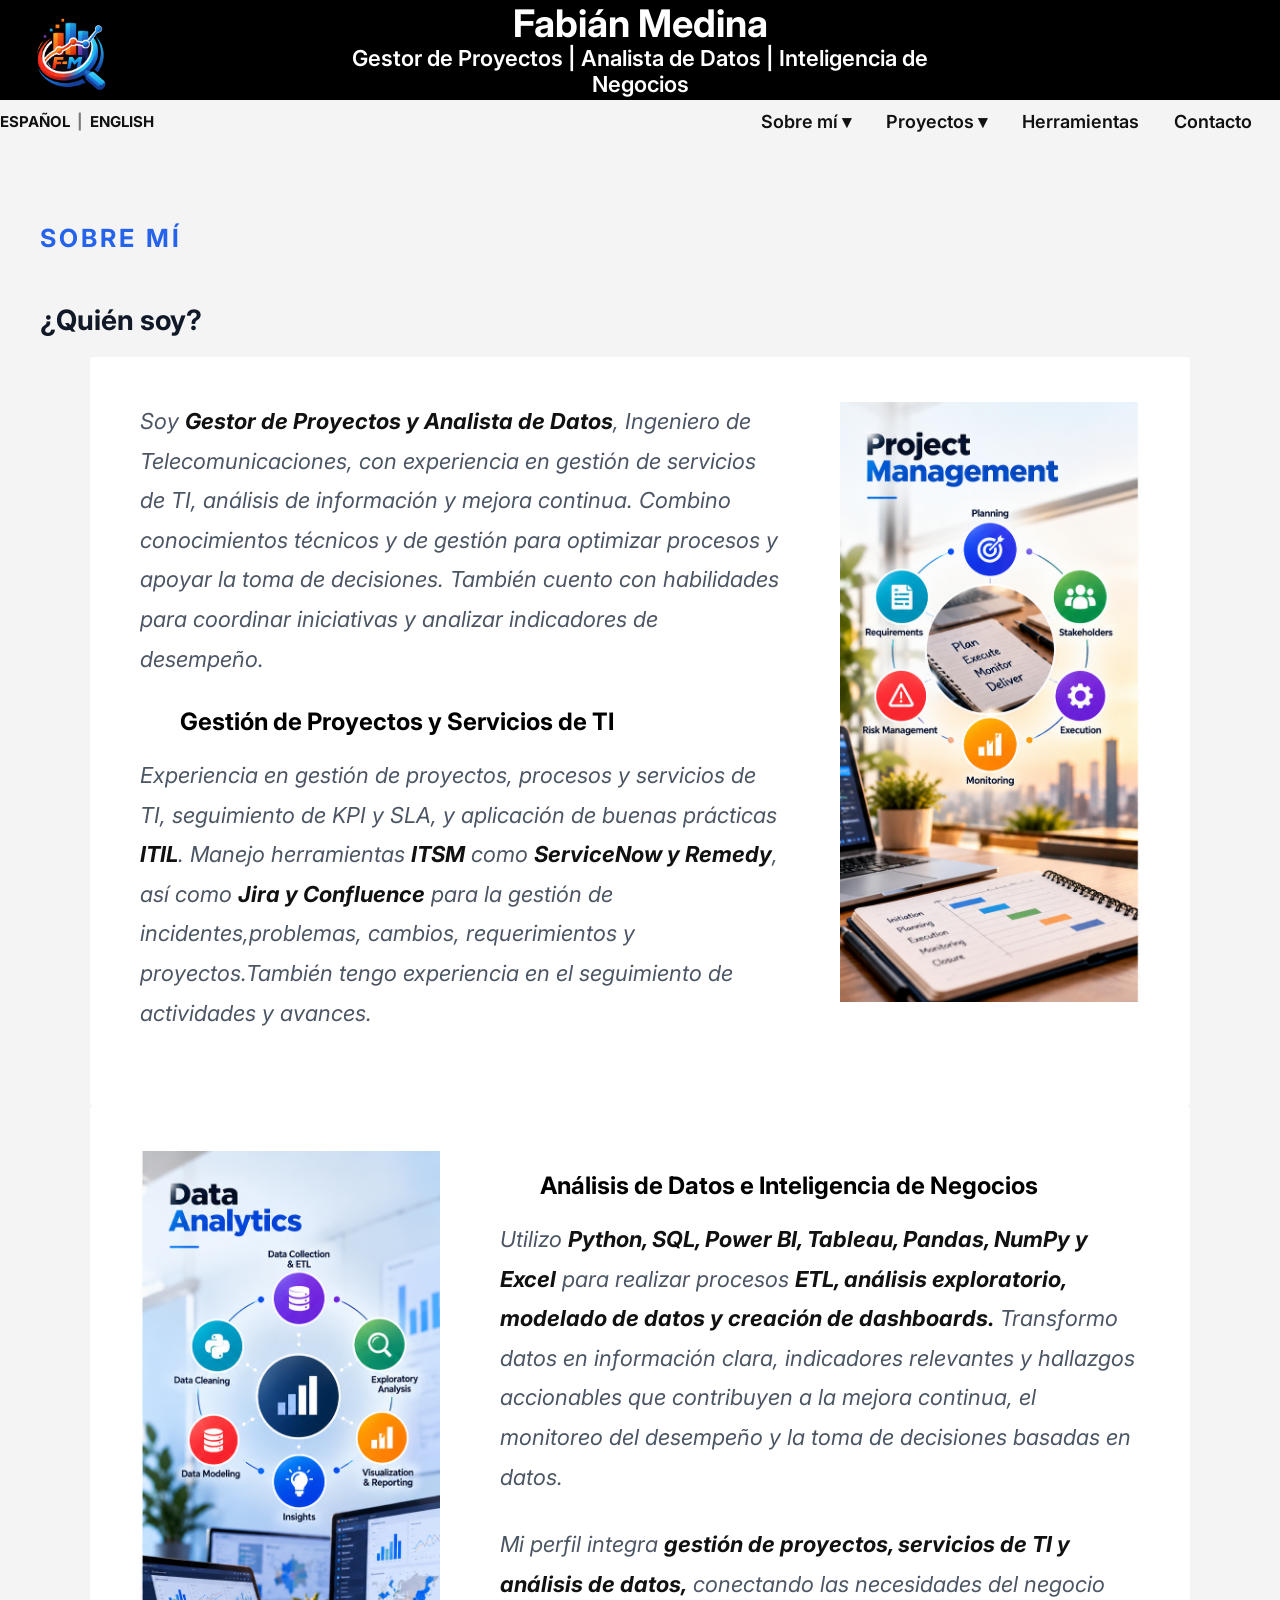
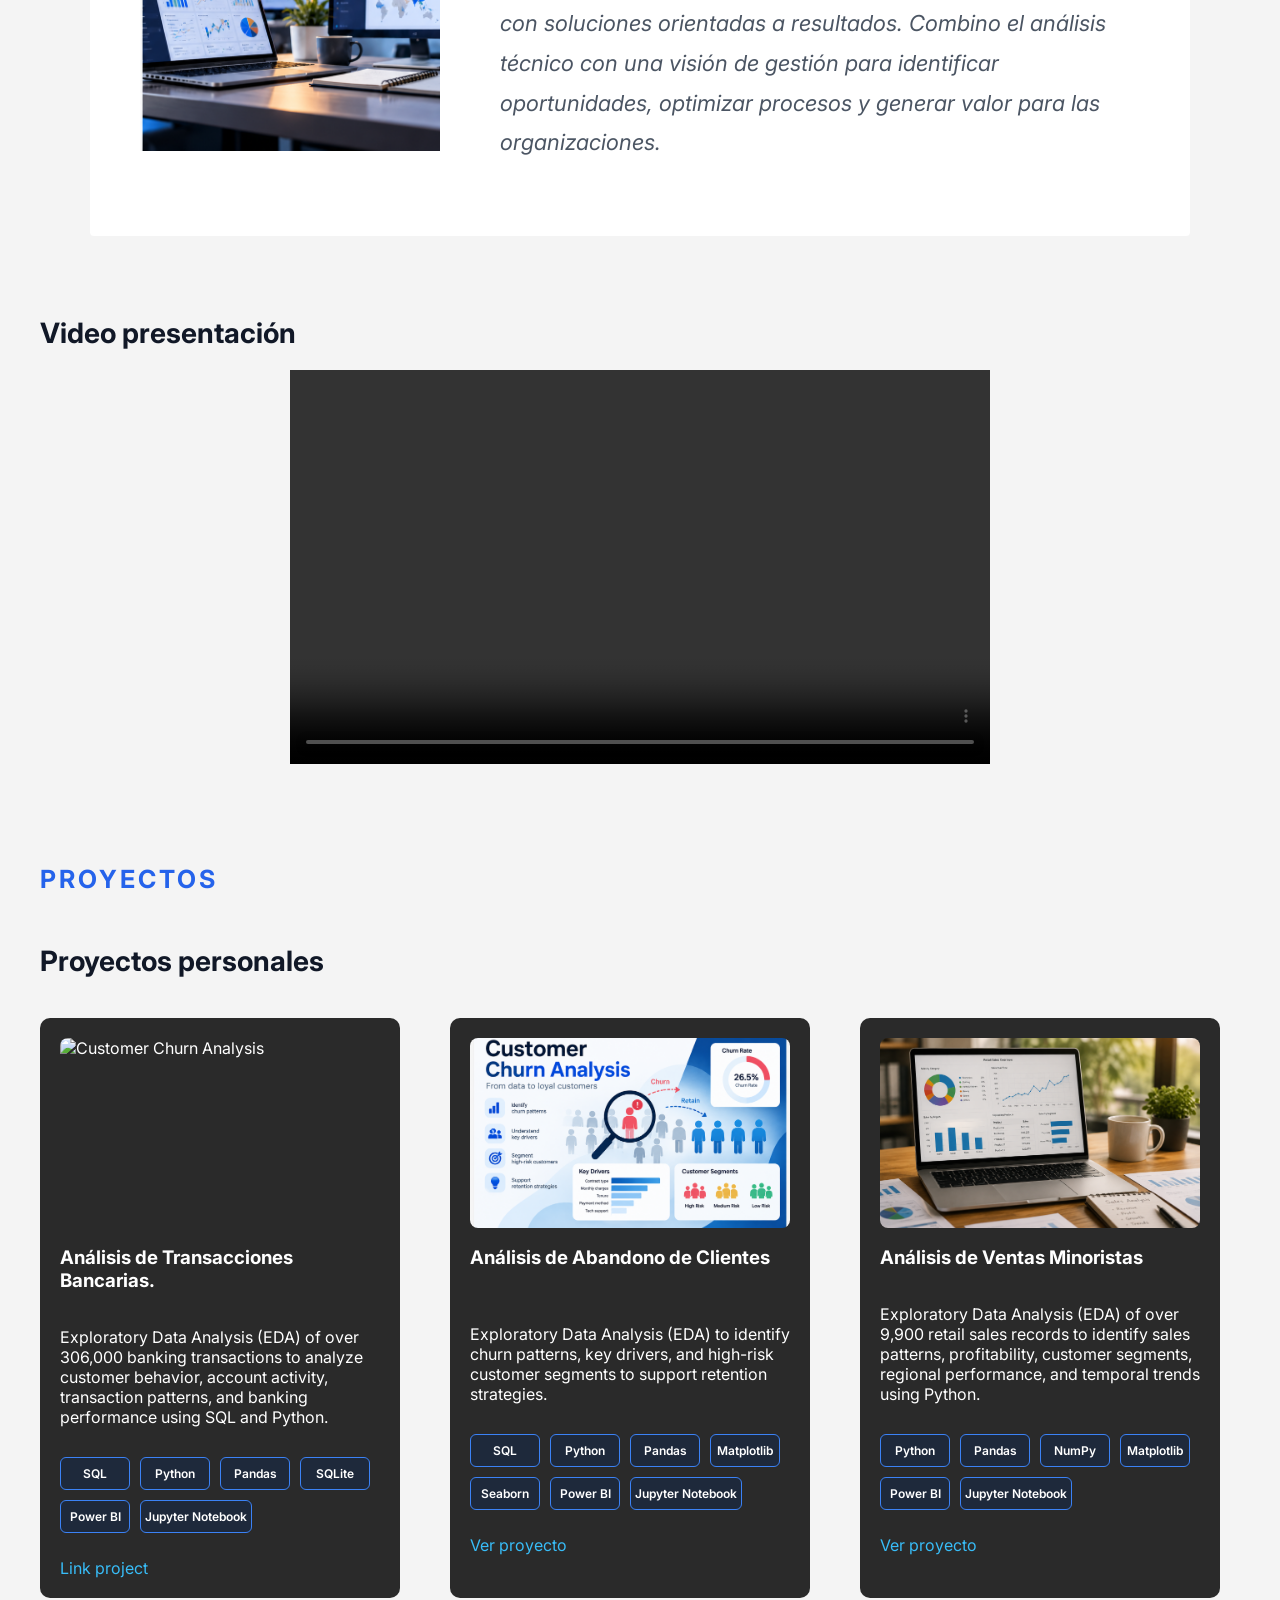
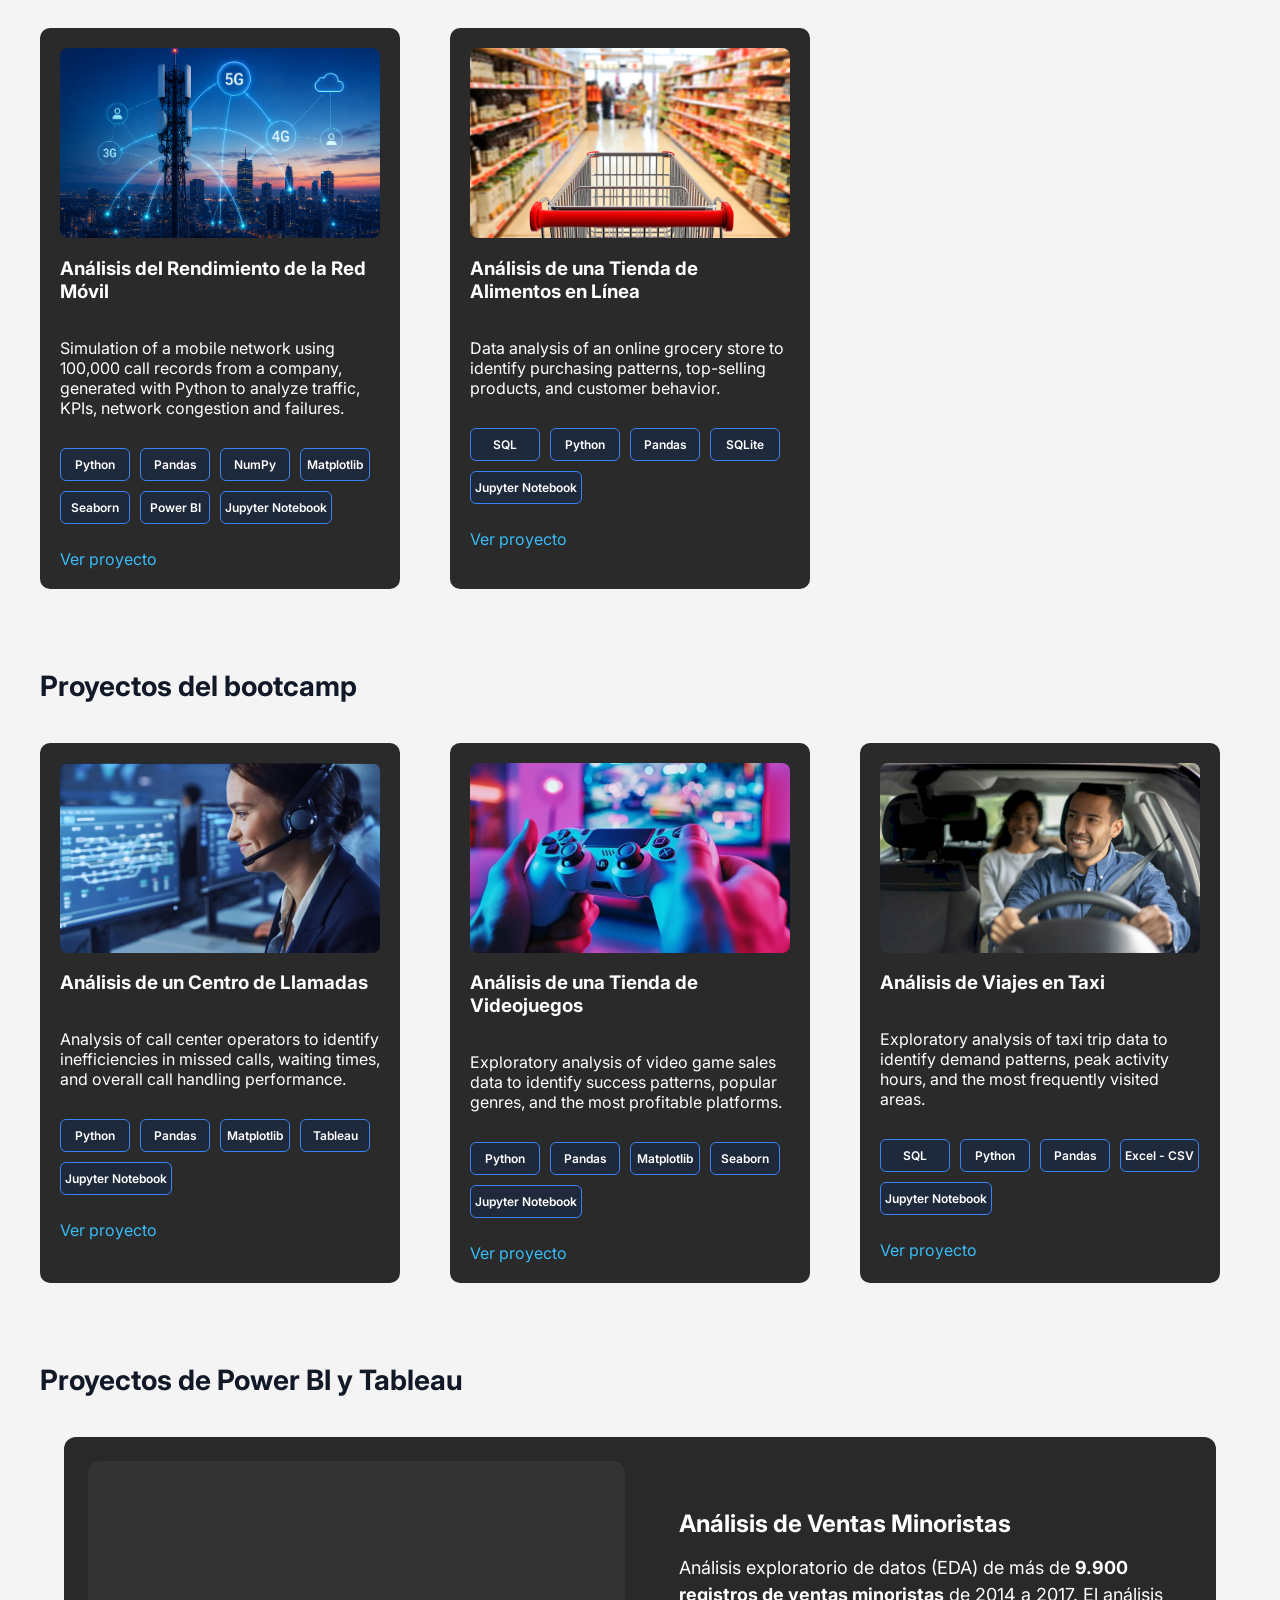
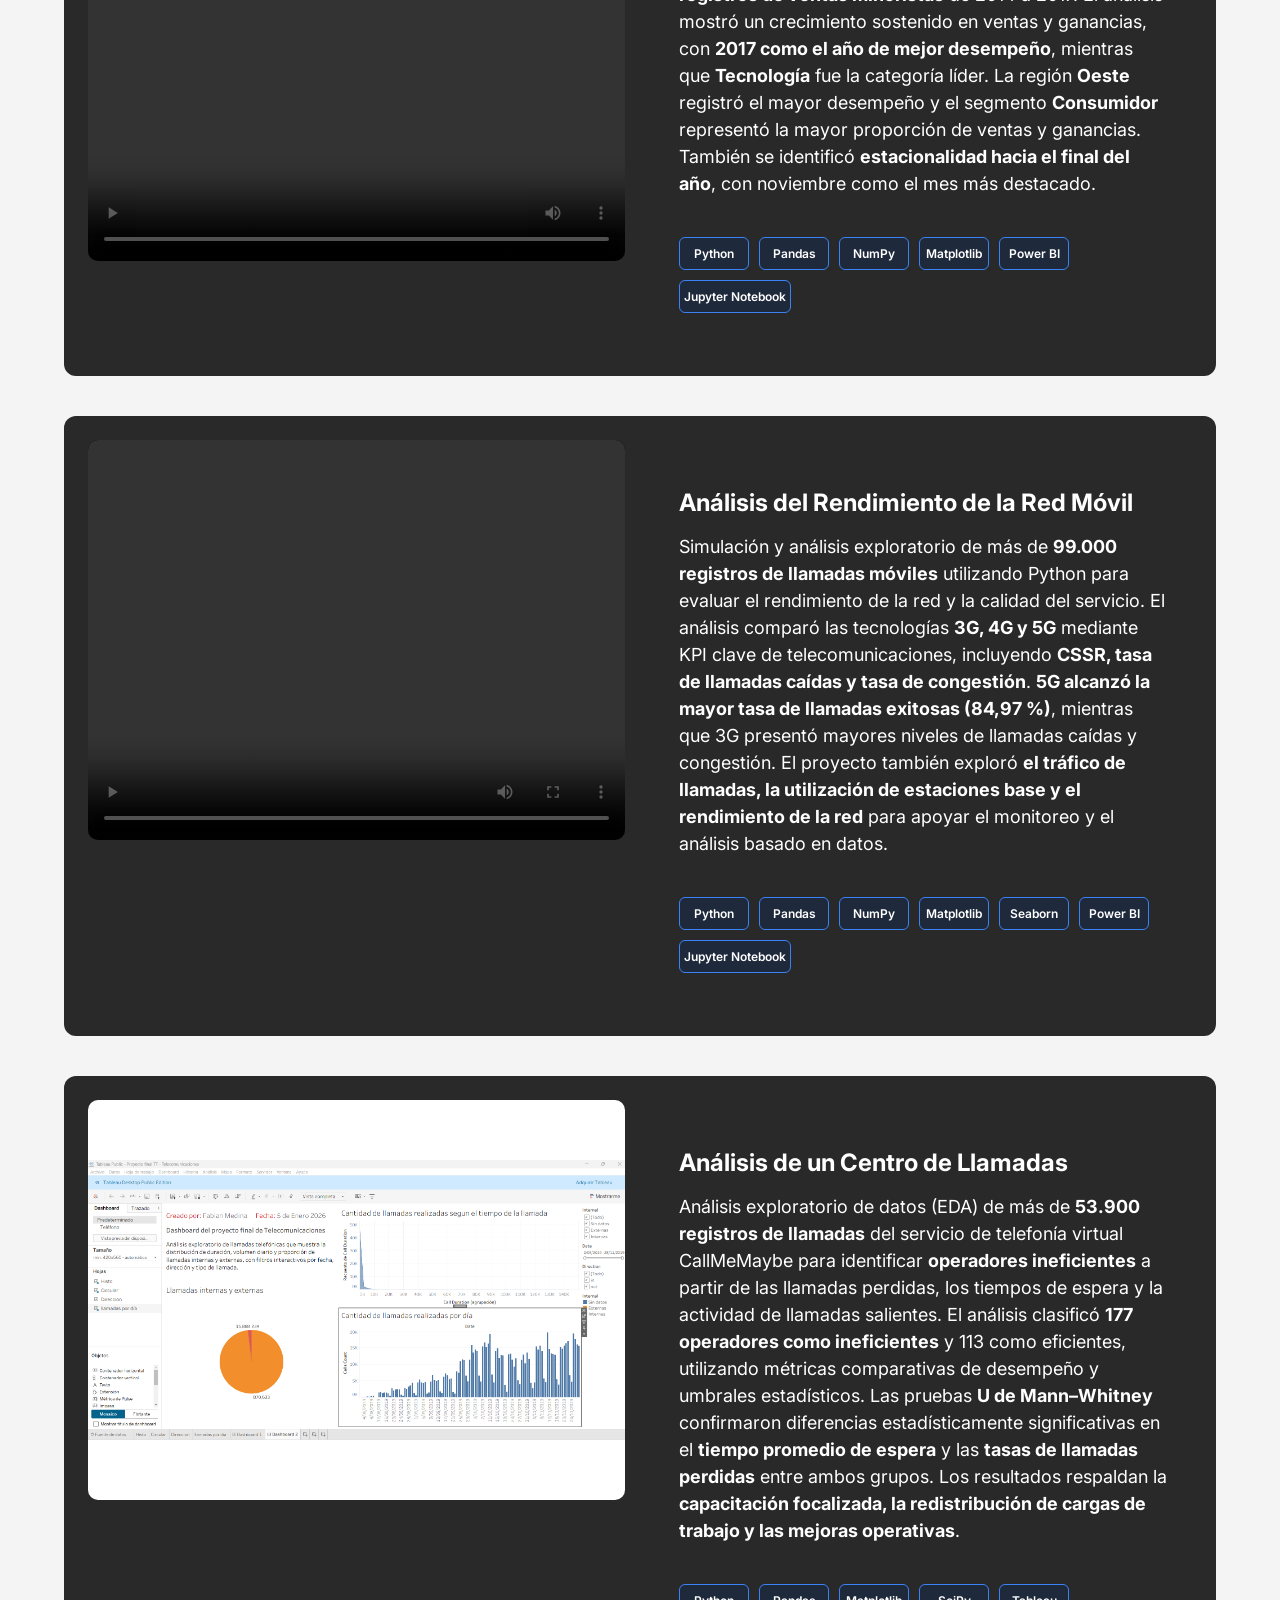
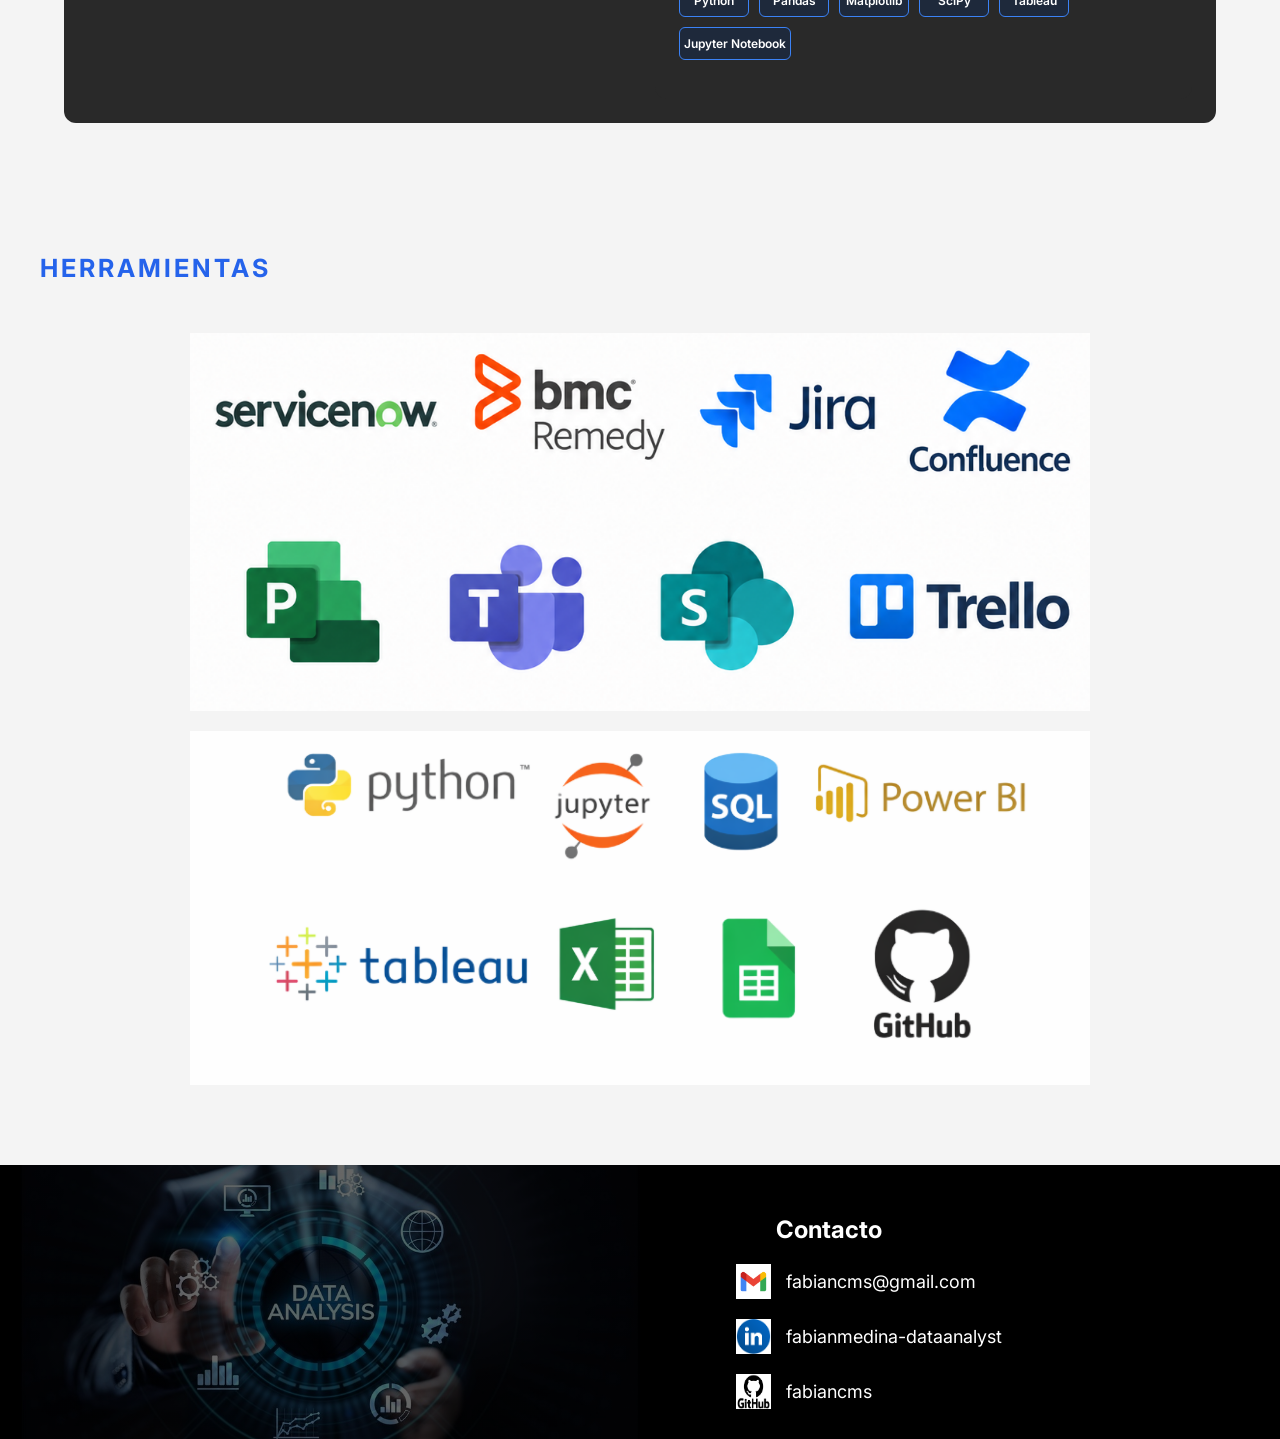
==== commit 861980e7: "Add files via upload" ====
--- a/index.html
+++ b/index.html
@@ -247,6 +247,38 @@
 
         <div class="projects-container">
 
+            <!-- Banking Customer Transaction Analytics -->
+            <div class="project-card">
+
+                <img src="assets/images/projects/Banking Customer.png"
+                    alt="Customer Churn Analysis">
+
+                <h3>Análisis de Transacciones Bancarias.</h3>
+                <p>
+                    Exploratory Data Analysis (EDA) of over 306,000 banking transactions 
+                    to analyze customer behavior, account activity, transaction patterns,
+                    and banking performance using SQL and Python.
+
+                </p>
+
+                <div class="project-tags">
+                    <span>SQL</span>
+                    <span>Python</span>
+                    <span>Pandas</span>
+                    <span>SQLite</span>
+                    <span>Power BI</span>
+                    <span>Jupyter Notebook</span>
+                </div>
+
+                <a href="https://github.com/fabiancms/Banking-Transaction-Analytics"
+                    target="_blank">
+                    Link project
+                </a>
+
+            </div>
+            
+            
+            
             <!-- Análisis de Abandono de Clientes -->
             <div class="project-card">
 
@@ -366,12 +398,6 @@
                 </a>
 
             </div>
-
-        </div>
-
-    </div>
-
-        <div class="projects-container">
 
             <!-- Online Grocery Store -->
             <div class="project-card">
--- a/styles.css
+++ b/styles.css
@@ -1,774 +1,1005 @@
-body {
-    font-family: 'Inter', sans-serif;
-    margin: 0;
-    background: #f4f4f4;
-}
-
-html {
-    scroll-behavior: smooth;
-}
-
-#who-i-am,
-#my-experience {
-    scroll-margin-top: 140px;
-}
-
-/* =========================
-    HEADER
-========================= */
-
-.header {
-    position:sticky;
-    top: 0;
-    z-index: 1000;
-    height: 100px;
-    background: #000000;
-    display: flex;
-    align-items: center;
-    padding: 0 25px;
-    box-sizing: border-box;
-}
-
-/* Logo */
-
-.logo {
-    position: absolute;
-    left: 20px;
-    top: 50%;
-    transform: translateY(-50%);
-    width: 100px;
-    height: 100px;
-    object-fit: contain;
-}
-
-/* Menu */
-
-.menu {
-    display: flex;
-    align-items: center;
-
-    gap: 35px;
-
-    margin-left: auto;
-}
-
-.menu a {
-    color: #ffffff;
-
-    text-decoration: none;
-
-    font-size: 18px;
-    font-weight: 600;
-
-    transition: color 0.2s ease;
-}
-
-.menu a:hover {
-    color: #2563eb;
-}
-
-
-/* =========================
-   PROJECTS DROPDOWN
-========================= */
-
-.dropdown {
-    position: relative;
-}
-
-.dropdown-title {
-    display: block;
-}
-
-.dropdown-menu {
-    position: absolute;
-
-    top: 100%;
-    right: 0;
-
-    min-width: 240px;
-
-    background: #111111;
-
-    border: 1px solid #333333;
-
-    padding: 10px 0;
-
-    display: none;
-
-    z-index: 2000;
-}
-
-.dropdown-menu a {
-    display: block;
-
-    padding: 12px 18px;
-
-    color: #ffffff;
-
-    font-size: 15px;
-    font-weight: 500;
-
-    white-space: nowrap;
-}
-
-.dropdown-menu a:hover {
-    background: #222222;
-    color: #2563eb;
-}
-
-/* Mostrar menú al pasar el mouse */
-
-.dropdown:hover .dropdown-menu {
-    display: block;
-}
-
-
-/* Nombre */
-
-.header-text {
-    position: absolute;
-    left: 50%;
-    transform: translateX(-50%);
-    text-align: center;
-}
-
-.header-text h1 {
-    margin: 0;
-
-    color: #ffffff;
-
-    font-size: 42px;
-    font-weight: 700;
-
-    line-height: 1.1;
-}
-
-.job-title {
-    margin: 4px 0 0 0;
-
-    color: #ffffff;
-
-    font-size: 20px;
-    font-weight: 600;
-}
-.logo{
-    position:absolute;
-    left:20px;
-    top:50%;
-    transform:translateY(-50%);
-    height:100px;
-}
-
-.logo-right{
-    position:absolute;
-    right:20px;
-    top:50%;
-    transform:translateY(-50%);
-    height:100px;
-}
-
-.header-text h1{
-    font-size:38px;
-    color:#ffffff;
-    margin:0;
-}
-
-.header-text p{
-    color:#ffffff;
-    margin:0;
-}
-
-.job-title{
-    font-size:32px;
-    font-weight:600;
-}
-
-h2{
-    margin-left:40px;
-}
-
-
-/* =========================
-       ABOUT ME
-========================= */
-
-#about {
-    background: #f4f4f4;
-    padding: 20px 20px;
-    scroll-margin-top: 120px;
-}
-
-
-/* =========================
-       SECTION TITLES
-========================= */
-
-.about-title {
-    margin-left: 20px;
-    margin-bottom: 20px;
-    margin-top: 20px;
-}
-
-.about-title span {
-    display: inline-block;
-    color: #2563eb;
-    font-size: 25px;
-    font-weight: 700;
-    letter-spacing: 3px;
-    margin-bottom: 30px;
-}
-
-
-/* =========================
-        ABOUT SECTION TITLE
-========================= */
-
-.about-section-title {
-    max-width: 1200px;
-    margin: 0 auto 20px auto;
-    font-size: 28px;
-    color: #111827;
-    font-weight: 700;
-}
-
-
-/* =========================
-       MY EXPERIENCE
-========================= */
-
-.about-video {
-    max-width: 1200px;
-    margin: 80px auto 0 auto;
-}
-
-/* =========================
-       MY EXPERIENCE / VIDEO
-========================= */
-
-.about-video {
-    max-width: 1200px;
-    margin: 80px auto 0 auto;
-}
-
-.about-video .video-cv {
-    display: block;
-    width: 700px;
-    height: 394px;
-    max-width: 100%;
-    margin: 0 auto;
-    object-fit: contain;
-    background: #000000;
-}
-
-
-/* =========================
-       SEPARATION BETWEEN
-       ABOUT SECTIONS
-========================= */
-
-.about-category + .about-category {
-    margin-top: 80px;
-}
-
-/* =========================
-       ABOUT CONTENT
-========================= */
-
-.about-content {
-    max-width: 1100px;
-    margin: 0 auto;
-    display: flex;
-    flex-direction: row;
-    align-items: stretch;
-    background: #ffffff;
-    padding: 45px 50px;
-    border-radius: 4px;
-    gap: 60px;
-    box-sizing: border-box;
-}
-
-
-/* =========================
-       ABOUT TEXT
-========================= */
-
-.about-text {
-    flex: 1;
-    max-width: 700px;
-    margin: 0;
-}
-
-.about-text p {
-    font-style: italic;
-    font-size: 22px;
-    line-height: 1.8;
-    color: #4b5563;
-    margin: 0 0 28px 0;
-    font-weight: 400;
-}
-
-.about-text strong {
-    color: #111111;
-    font-weight: 700;
-}
-
-.tool {
-    color: #2563eb;
-    font-weight: 600;
-}
-
-
-/* =========================
-       ABOUT BLOCKS
-========================= */
-
-.about-block {
-    margin-bottom: 35px;
-}
-
-.about-block h3 {
-    font-size: 20px;
-    color: #111827;
-    margin-bottom: 12px;
-}
-
-
-/* =========================
-       ABOUT IMAGE
-========================= */
-
-.about-image {
-    width: 300px;
-    flex-shrink: 0;
-}
-
-.about-image img {
-    width: 100%;
-    height: auto;
-    display: block;
-}
-
-/* =========================
-    PROJECTS
-========================= */
-
-#proyectos {
-    padding: 60px 20px 0 20px;
-    scroll-margin-top: 120px;
-    margin-bottom: 30px;
-}
-
-
-#personal-projects {
-    padding: 0;
-    scroll-margin-top: 120px;
-}
-
-#bootcamp-projects {
-    padding: 0;
-    scroll-margin-top: 120px;
-}
-
-#tools {
-    padding: 0 20px 60px 20px;
-    margin-top: 0;
-    scroll-margin-top: 120px;
-}
-
-#contacto {
-    scroll-margin-top: 120px;
-}
-
-
-.Projects-title {
-    margin-bottom: 0px;
-}
-
-.Projects-title span {
-    display: inline-block;
-    color: #2563eb;
-    font-size: 18px;
-    font-weight: 700;
-    letter-spacing: 3px;
-    margin-bottom: 12px;
-}
-
-.projects-container {
-    max-width: 1200px;
-    margin: 0 auto;
-    display: grid;
-    grid-template-columns: repeat(3, 1fr);
-    gap: 30px;
-}
-
-.project-card {
-    background: #2a2a2a;
-    padding: 20px;
-    border-radius: 10px;
-    width: 250px;
-    color: white;
-
-    display: flex;
-    flex-direction: column;
-}
-
-.project-card p {
-    margin-bottom: 10px;
-}
-
-.project-card img{
-    width:100%;
-    height:150px;
-    object-fit:cover;
-    border-radius:8px;
-}
-
-.project-card a{
-    display:inline-block;
-    margin-top:10px;
-    color:#38bdf8;
-    text-decoration:none;
-}
-
-.project-tags {
-    display: flex;
-    flex-wrap: wrap;
-    gap: 10px;
-    margin-top: 20px;
-    margin-bottom: 15px;
-}
-
-.project-tags span {
-    padding: 8px 4px;
-    background-color: #1e293b;
-    border: 1px solid #3b82f6;
-    border-radius: 6px;
-    color: #ffffff;
-    font-size: 12px;
-    font-weight: 600;
-
-    display: inline-flex;
-    align-items: center;
-    justify-content: center;
-
-    min-width: 60px;
-
-    transition: all 0.25s ease;
-}
-
-.project-tags span:hover {
-    background-color: #2563eb;
-    transform: translateY(-2px);
-    box-shadow: 0 4px 10px rgba(59, 130, 246, 0.25);
-}
-
-.project-category {
-    margin-bottom: 20px;
-    margin-top: 0px;
-}
-
-.project-category h2 {
-    max-width: 1200px;
-    margin: 0 auto 40px auto;
-    font-size: 28px;
-    color: #111827;
-    font-weight: 700;
-}
-
-
-
-
-#contacto{
-    background:
-    linear-gradient(rgba(0,0,0,0.6), rgba(0,0,0,0.6)),
-    url("assets/images/FondoContacto2.png");
-
-    background-size:cover;
-    background-position:center;
-
-    display:flex;
-    justify-content:flex-end;
-    align-items:center;
-
-    padding:30px 10%;
-    color:white;
-}
-
-.contact-text{
-    max-width:400px;
-    text-align:left;
-    margin-right:150px;
-}
-
-.contact-links{
-    display:flex;
-    flex-direction:column;
-    gap:20px;
-    margin-top:20px;
-}
-
-.contact-item{
-    display:flex;
-    align-items:center;
-    gap:15px;
-    text-decoration:none;
-    color:white;
-    font-size:18px;
-}
-
-.contact-item img{
-    width:35px;
-    height:35px;
-}
-
-.contact-item:hover{
-    transform:scale(1.05);
-    color:#38bdf8;
-}
-
-#herramientas{
-    padding-bottom:50px;
-    background:#f4f4f4;
-}
-
-.tools-container{
-    display:flex;
-    justify-content:center;
-    margin-top:20px;
-}
-
-.tools-container img{
-    max-width:900px;
-    width:100%;
-    height:auto;
-}
-
-section{
-    margin-top:20px;
-}
-
-
-/* =========================
-   POWER BI & TABLEAU PROJECTS
-========================= */
-
-#powerbi-tableau-projects {
-    padding: 60px 20px;
-    scroll-margin-top: 120px;
-}
-
-
-/* =========================
-   CONTENEDOR
-========================= */
-
-#powerbi-tableau-projects .projects-container {
-    display: grid;
-    grid-template-columns: repeat(2, minmax(0, 1fr));
-    gap: 36px;
-    width: 96%;
-    max-width: 1500px;
-    margin: 0 auto;
-}
-
-
-/* =========================
-   TARJETAS
-========================= */
-
-#powerbi-tableau-projects .project-card {
-    width: 100%;
-    box-sizing: border-box;
-    background: #292929;
-    border-radius: 12px;
-    padding: 24px;
-}
-
-
-/* =========================
-   CONTENEDOR DE VIDEO / IMAGEN
-========================= */
-
-#powerbi-tableau-projects .project-media {
-    width: 100%;
-    height: 400px;
-    display: flex;
-    align-items: center;
-    justify-content: center;
-}
-
-
-/* =========================
-   IMAGEN
-========================= */
-
-#powerbi-tableau-projects .project-image {
-    width: 100%;
-    height: 400px;
-    object-fit: contain;
-    background: #ffffff;
-    border-radius: 10px;
-    display: block;
-}
-
-
-/* =========================
-   VIDEO
-========================= */
-
-#powerbi-tableau-projects .project-video {
-    width: 100%;
-    height: 400px;
-    object-fit: contain;
-    background: #000000;
-    border-radius: 10px;
-    display: block;
-}
-
-
-/* =========================
-   TITULO
-========================= */
-
-#powerbi-tableau-projects .project-card h3 {
-    color: #ffffff;
-    font-size: 24px;
-    margin: 24px 0 16px 0;
-}
-
-
-/* =========================
-   DESCRIPCION
-========================= */
-
-#powerbi-tableau-projects .project-card p {
-    color: #ffffff;
-    font-size: 18px;
-    line-height: 1.5;
-    margin: 0;
-}
-
-
-/* =========================
-   HERRAMIENTAS
-========================= */
-
-#powerbi-tableau-projects .project-tools {
-    display: flex;
-    flex-wrap: wrap;
-    gap: 10px;
-    margin-top: 20px;
-}
-
-
-/* =========================
-   CAJITAS
-========================= */
-
-#powerbi-tableau-projects .project-tools span {
-    border: 1px solid #2563eb;
-    color: #ffffff;
-    background: transparent;
-    padding: 8px 14px;
-    border-radius: 6px;
-    font-size: 14px;
-    font-weight: 600;
-}
-
-
-/* =========================
-   LINK
-========================= */
-
-#powerbi-tableau-projects .project-link {
-    display: inline-block;
-    margin-top: 22px;
-    color: #29a9f0;
-    text-decoration: none;
-    font-size: 16px;
-}
-
-
-#powerbi-tableau-projects .project-link:hover {
-    color: #2563eb;
-}
-
-
-/* =========================
-   RESPONSIVE
-========================= */
-
-@media (max-width: 900px) {
-
-    #powerbi-tableau-projects .projects-container {
-        grid-template-columns: 1fr;
-        width: 90%;
-    }
-
-    #powerbi-tableau-projects .project-media {
-        height: 350px;
-    }
-
-    #powerbi-tableau-projects .project-image,
-    #powerbi-tableau-projects .project-video {
-        height: 350px;
-    }
-}
-
-
-/* =========================
-   PROJECTS - AJUSTE SUPERIOR
-========================= */
-
-#proyectos {
-    margin-top: 0;
-    padding-top: 20px;
-}
-
-
-
-/* ==========================================
-   RETAIL CAROUSEL
-========================================== */
-
-.retail-carousel {
-    width: 55%;
-    max-width: 900px;
-    margin: 30px auto 50px auto;
-    overflow: hidden;
-    position: relative;
-}
-
-.carousel-track {
-    display: flex;
-    align-items: center;
-    gap: 20px;
-    width: max-content;
-
-    animation: carouselMove 20s linear infinite;
-}
-
-.carousel-track img {
-    display: block;
-    width: 600px;
-    height: 350px;
-    object-fit: contain;
-
-    background: #ffffff;
-    border: 2px solid #000000;
-
-    flex: 0 0 600px;
-}
-
-@keyframes carouselMove {
-
-    0% {
-        transform: translateX(0);
-    }
-
-    100% {
-        transform: translateX(-50%);
-    }
-
-}
+body {
+    font-family: 'Inter', sans-serif;
+    margin: 0;
+    background: #f4f4f4;
+}
+
+html {
+    scroll-behavior: smooth;
+}
+
+#who-am-i,
+#my-experience {
+    scroll-margin-top: 140px;
+}
+
+/* =========================
+    HEADER
+========================= */
+
+.header {
+    position:sticky;
+    top: 0;
+    z-index: 1000;
+    height: 100px;
+    background: #000000;
+    display: flex;
+    align-items: center;
+    padding: 0 25px;
+    box-sizing: border-box;
+}
+
+/* Logo */
+
+.logo {
+    position: absolute;
+    left: 20px;
+    top: 50%;
+    transform: translateY(-50%);
+    width: 100px;
+    height: 100px;
+    object-fit: contain;
+}
+
+/* Menu */
+
+.menu {
+    display: flex;
+    align-items: center;
+
+    gap: 35px;
+
+    margin-left: auto;
+}
+
+.menu a {
+    color: #ffffff;
+
+    text-decoration: none;
+
+    font-size: 18px;
+    font-weight: 600;
+
+    transition: color 0.2s ease;
+}
+
+.menu a:hover {
+    color: #2563eb;
+}
+
+
+/* =========================
+   PROJECTS DROPDOWN
+========================= */
+
+.dropdown {
+    position: relative;
+}
+
+.dropdown-title {
+    display: block;
+}
+
+.dropdown-menu {
+    position: absolute;
+
+    top: 100%;
+    right: 0;
+
+    min-width: 240px;
+
+    background: #111111;
+
+    border: 1px solid #333333;
+
+    padding: 10px 0;
+
+    display: none;
+
+    z-index: 2000;
+}
+
+.dropdown-menu a {
+    display: block;
+
+    padding: 12px 18px;
+
+    color: #ffffff;
+
+    font-size: 15px;
+    font-weight: 500;
+
+    white-space: nowrap;
+}
+
+.dropdown-menu a:hover {
+    background: #222222;
+    color: #2563eb;
+}
+
+/* Mostrar menú al pasar el mouse */
+
+.dropdown:hover .dropdown-menu {
+    display: block;
+}
+
+
+/* Nombre */
+
+.header-text {
+    position: absolute;
+    left: 50%;
+    transform: translateX(-50%);
+    text-align: center;
+}
+
+.header-text h1 {
+    margin: 0;
+
+    color: #ffffff;
+
+    font-size: 42px;
+    font-weight: 700;
+
+    line-height: 1.1;
+}
+
+.job-title {
+    margin: 4px 0 0 0;
+    color: #ffffff;
+    font-size: 22px;
+    font-weight: 600;
+
+}
+.logo{
+    position:absolute;
+    left:20px;
+    top:50%;
+    transform:translateY(-50%);
+    height:100px;
+}
+
+.logo-right{
+    position:absolute;
+    right:20px;
+    top:50%;
+    transform:translateY(-50%);
+    height:100px;
+}
+
+.header-text h1{
+    font-size:38px;
+    color:#ffffff;
+    margin:0;
+}
+
+.header-text p{
+    color:#ffffff;
+    margin:0;
+}
+
+
+h2{
+    margin-left:40px;
+}
+
+
+/* =========================
+       ABOUT ME
+========================= */
+
+#about {
+    background: #f4f4f4;
+    padding: 20px 20px;
+    scroll-margin-top: 120px;
+}
+
+
+/* =========================
+       SECTION TITLES
+========================= */
+
+.about-title {
+    margin-left: 20px;
+    margin-bottom: 20px;
+    margin-top: 20px;
+}
+
+.about-title span {
+    display: inline-block;
+    color: #2563eb;
+    font-size: 25px;
+    font-weight: 700;
+    letter-spacing: 3px;
+    margin-bottom: 30px;
+}
+
+
+/* =========================
+        ABOUT SECTION TITLE
+========================= */
+
+.about-section-title {
+    max-width: 1200px;
+    margin: 0 auto 20px auto;
+    font-size: 28px;
+    color: #111827;
+    font-weight: 700;
+}
+
+
+/* =========================
+       MY EXPERIENCE
+========================= */
+
+.about-video {
+    max-width: 1200px;
+    margin: 80px auto 0 auto;
+}
+
+/* =========================
+       MY EXPERIENCE / VIDEO
+========================= */
+
+.about-video {
+    max-width: 1200px;
+    margin: 80px auto 0 auto;
+}
+
+.about-video .video-cv {
+    display: block;
+    width: 700px;
+    height: 394px;
+    max-width: 100%;
+    margin: 0 auto;
+    object-fit: contain;
+    background: #000000;
+}
+
+
+/* =========================
+       SEPARATION BETWEEN
+       ABOUT SECTIONS
+========================= */
+
+.about-category + .about-category {
+    margin-top: 80px;
+}
+
+/* =========================
+       ABOUT CONTENT
+========================= */
+
+.about-content {
+    max-width: 1100px;
+    margin: 0 auto;
+    display: flex;
+    flex-direction: row;
+    align-items: stretch;
+    background: #ffffff;
+    padding: 45px 50px;
+    border-radius: 4px;
+    gap: 60px;
+    box-sizing: border-box;
+}
+
+
+/* =========================
+       ABOUT TEXT
+========================= */
+
+.about-text {
+    flex: 1;
+    max-width: 700px;
+    margin: 0;
+}
+
+.about-text p {
+    font-style: italic;
+    font-size: 22px;
+    line-height: 1.8;
+    color: #4b5563;
+    margin: 0 0 28px 0;
+    font-weight: 400;
+}
+
+.about-text strong {
+    color: #111111;
+    font-weight: 700;
+}
+
+.tool {
+    color: #2563eb;
+    font-weight: 600;
+}
+
+
+/* =========================
+       ABOUT BLOCKS
+========================= */
+
+.about-block {
+    margin-bottom: 35px;
+}
+
+.about-block h3 {
+    font-size: 20px;
+    color: #111827;
+    margin-bottom: 12px;
+}
+
+
+/* =========================
+       ABOUT IMAGE
+========================= */
+
+.about-image {
+    width: 300px;
+    flex-shrink: 0;
+}
+
+.about-image img {
+    width: 100%;
+    height: auto;
+    display: block;
+}
+
+/* =========================
+    PROJECTS
+========================= */
+
+#proyectos {
+    padding: 60px 20px 0 20px;
+    scroll-margin-top: 120px;
+    margin-bottom: 30px;
+}
+
+
+#personal-projects {
+    padding: 0;
+    scroll-margin-top: 120px;
+}
+
+#bootcamp-projects {
+    padding: 0;
+    scroll-margin-top: 120px;
+}
+
+#tools {
+    padding: 0 20px 60px 20px;
+    margin-top: 0;
+    scroll-margin-top: 165px;
+}
+
+#contacto {
+    scroll-margin-top: 120px;
+}
+
+
+.Projects-title {
+    margin-bottom: 0px;
+}
+
+.Projects-title span {
+    display: inline-block;
+    color: #2563eb;
+    font-size: 18px;
+    font-weight: 700;
+    letter-spacing: 3px;
+    margin-bottom: 12px;
+}
+
+.projects-container {
+    max-width: 1200px;
+    margin: 0 auto;
+    display: grid;
+    grid-template-columns: repeat(3, 1fr);
+    gap: 30px;
+}
+
+.project-card {
+    background: #2a2a2a;
+    padding: 20px;
+    border-radius: 10px;
+    width: 320px;
+    color: white;
+
+    display: flex;
+    flex-direction: column;
+}
+
+.project-card p {
+    margin-bottom: 10px;
+}
+
+.project-card img{
+    width:100%;
+    height:190px;
+    object-fit:cover;
+    border-radius:8px;
+}
+
+.project-card a{
+    display:inline-block;
+    margin-top:10px;
+    color:#38bdf8;
+    text-decoration:none;
+}
+
+.project-tags {
+    display: flex;
+    flex-wrap: wrap;
+    gap: 10px;
+    margin-top: 20px;
+    margin-bottom: 15px;
+}
+
+.project-tags span {
+    padding: 8px 4px;
+    background-color: #1e293b;
+    border: 1px solid #3b82f6;
+    border-radius: 6px;
+    color: #ffffff;
+    font-size: 12px;
+    font-weight: 600;
+
+    display: inline-flex;
+    align-items: center;
+    justify-content: center;
+
+    min-width: 60px;
+
+    transition: all 0.25s ease;
+}
+
+.project-tags span:hover {
+    background-color: #2563eb;
+    transform: translateY(-2px);
+    box-shadow: 0 4px 10px rgba(59, 130, 246, 0.25);
+}
+
+.project-category {
+    margin-bottom: 20px;
+    margin-top: 0px;
+}
+
+.project-category h2 {
+    max-width: 1200px;
+    margin: 0 auto 40px auto;
+    font-size: 28px;
+    color: #111827;
+    font-weight: 700;
+}
+
+
+
+
+#contacto{
+    background:
+    linear-gradient(rgba(0,0,0,0.6), rgba(0,0,0,0.6)),
+    url("assets/images/FondoContacto2.png");
+
+    background-size:cover;
+    background-position:center;
+
+    display:flex;
+    justify-content:flex-end;
+    align-items:center;
+
+    padding:30px 10%;
+    color:white;
+}
+
+.contact-text{
+    max-width:400px;
+    text-align:left;
+    margin-right:150px;
+}
+
+.contact-links{
+    display:flex;
+    flex-direction:column;
+    gap:20px;
+    margin-top:20px;
+}
+
+.contact-item{
+    display:flex;
+    align-items:center;
+    gap:15px;
+    text-decoration:none;
+    color:white;
+    font-size:18px;
+}
+
+.contact-item img{
+    width:35px;
+    height:35px;
+}
+
+.contact-item:hover{
+    transform:scale(1.05);
+    color:#38bdf8;
+}
+
+#herramientas{
+    padding-bottom:50px;
+    background:#f4f4f4;
+}
+
+.tools-container{
+    display:flex;
+    justify-content:center;
+    margin-top:20px;
+}
+
+.tools-container img{
+    max-width:900px;
+    width:100%;
+    height:auto;
+}
+
+section{
+    margin-top:20px;
+}
+
+
+/* =========================
+   POWER BI & TABLEAU PROJECTS
+========================= */
+
+#powerbi-tableau-projects {
+    padding: 60px 20px;
+    scroll-margin-top: 120px;
+}
+
+
+/* =========================
+   CONTENEDOR
+========================= */
+
+#powerbi-tableau-projects .projects-container {
+    display: grid;
+    grid-template-columns: repeat(2, minmax(0, 1fr));
+    gap: 36px;
+    width: 96%;
+    max-width: 1500px;
+    margin: 0 auto;
+}
+
+
+/* =========================
+   TARJETAS
+========================= */
+
+#powerbi-tableau-projects .project-card {
+    width: 100%;
+    box-sizing: border-box;
+    background: #292929;
+    border-radius: 12px;
+    padding: 24px;
+}
+
+
+/* =========================
+   CONTENEDOR DE VIDEO / IMAGEN
+========================= */
+
+#powerbi-tableau-projects .project-media {
+    width: 100%;
+    height: 400px;
+    display: flex;
+    align-items: center;
+    justify-content: center;
+}
+
+
+/* =========================
+   IMAGEN
+========================= */
+
+#powerbi-tableau-projects .project-image {
+    width: 100%;
+    height: 400px;
+    object-fit: contain;
+    background: #ffffff;
+    border-radius: 10px;
+    display: block;
+}
+
+
+/* =========================
+   VIDEO
+========================= */
+
+#powerbi-tableau-projects .project-video {
+    width: 100%;
+    height: 400px;
+    object-fit: contain;
+    background: #000000;
+    border-radius: 10px;
+    display: block;
+}
+
+
+/* =========================
+   TITULO
+========================= */
+
+#powerbi-tableau-projects .project-card h3 {
+    color: #ffffff;
+    font-size: 24px;
+    margin: 24px 0 16px 0;
+}
+
+
+/* =========================
+   DESCRIPCION
+========================= */
+
+#powerbi-tableau-projects .project-card p {
+    color: #ffffff;
+    font-size: 18px;
+    line-height: 1.5;
+    margin: 0;
+}
+
+
+/* =========================
+   HERRAMIENTAS
+========================= */
+
+#powerbi-tableau-projects .project-tools {
+    display: flex;
+    flex-wrap: wrap;
+    gap: 10px;
+    margin-top: 20px;
+}
+
+
+/* =========================
+   CAJITAS
+========================= */
+
+#powerbi-tableau-projects .project-tools span {
+    border: 1px solid #2563eb;
+    color: #ffffff;
+    background: transparent;
+    padding: 8px 14px;
+    border-radius: 6px;
+    font-size: 14px;
+    font-weight: 600;
+}
+
+
+/* =========================
+   LINK
+========================= */
+
+#powerbi-tableau-projects .project-link {
+    display: inline-block;
+    margin-top: 22px;
+    color: #29a9f0;
+    text-decoration: none;
+    font-size: 16px;
+}
+
+
+#powerbi-tableau-projects .project-link:hover {
+    color: #2563eb;
+}
+
+
+/* =========================
+   RESPONSIVE
+========================= */
+
+@media (max-width: 900px) {
+
+    #powerbi-tableau-projects .projects-container {
+        grid-template-columns: 1fr;
+        width: 90%;
+    }
+
+    #powerbi-tableau-projects .project-media {
+        height: 350px;
+    }
+
+    #powerbi-tableau-projects .project-image,
+    #powerbi-tableau-projects .project-video {
+        height: 350px;
+    }
+}
+
+
+/* =========================
+   PROJECTS - AJUSTE SUPERIOR
+========================= */
+
+#proyectos {
+    margin-top: 0;
+    padding-top: 20px;
+}
+
+
+
+/* ==========================================
+   POWER BI FEATURE CARD
+========================================== */
+
+.powerbi-feature-card {
+    width: 96%;
+    max-width: 1500px;
+    margin: 0 auto 40px auto;
+
+    background: #292929;
+    border-radius: 12px;
+    padding: 24px;
+
+    box-sizing: border-box;
+
+    display: grid;
+    grid-template-columns: 1fr 1fr;
+    gap: 30px;
+
+    overflow: hidden;
+}
+
+
+/* ==========================================
+   VIDEO - LEFT
+========================================== */
+
+.powerbi-video {
+    width: 100%;
+    height: 400px;
+
+    display: flex;
+    align-items: center;
+    justify-content: center;
+}
+
+.powerbi-video .project-video {
+    width: 100%;
+    height: 400px;
+
+    object-fit: contain;
+
+    background: #000000;
+    border-radius: 10px;
+
+    display: block;
+}
+
+
+
+/* ==========================================
+   RETAIL SALES CAROUSEL
+========================================== */
+
+.retail-carousel {
+    width: 100%;
+    height: 190px;
+    overflow: hidden;
+    position: relative;
+    display: flex;
+    align-items: center;
+}
+
+/* Carrusel */
+
+.retail-carousel .carousel-track {
+    display: flex;
+    align-items: center;
+    gap: 10px;
+    width: max-content;
+    animation: retailCarouselMove 20s linear infinite;
+}
+
+/* Imágenes */
+
+.retail-carousel .carousel-track img {
+    display: block;
+    width: 300px;
+    height: 190px;
+    object-fit: cover;
+    flex: 0 0 300px;
+}
+
+/* Animación */
+
+@keyframes retailCarouselMove {
+    0% {
+        transform: translateX(0);
+    }
+
+    100% {
+        transform: translateX(-1550px);
+    }
+}
+
+
+/* ==========================================
+    TABLEAU CARD
+========================================== */
+
+#powerbi-tableau-projects > .projects-container {
+    display: flex;
+    justify-content: center;
+}
+
+#powerbi-tableau-projects > .projects-container .project-card {
+    width: 600px;
+    max-width: 100%;
+}
+
+
+/* ==========================================
+   RESPONSIVE
+========================================== */
+
+@media (max-width: 900px) {
+
+    .powerbi-feature-card {
+        grid-template-columns: 1fr;
+    }
+
+    .powerbi-video,
+    .powerbi-video .project-video {
+        height: 350px;
+    }
+
+    .powerbi-carousel {
+        height: 300px;
+    }
+
+    .powerbi-carousel .carousel-track img {
+        width: 400px;
+        height: 260px;
+        flex: 0 0 400px;
+    }
+
+}
+
+
+/* =========================
+   LANGUAGE + NAVIGATION ROW
+========================= */
+
+.language-nav-row {
+    width: 100%;
+    position: sticky;
+    top: 100px;
+    z-index: 999;
+    box-sizing: border-box;
+    display: flex;
+    align-items: center;
+    justify-content: space-between;
+    gap: 24px;
+    padding: 0 28px 0 0;
+    background: #f4f4f4;
+}
+
+.language-switcher {
+    display: flex;
+    align-items: center;
+    gap: 7px;
+    padding: 12px 0 12px 0;
+    margin: 0;
+    background: #f4f4f4;
+    font-size: 15px;
+    font-weight: 700;
+    white-space: nowrap;
+}
+
+.language-switcher a {
+    color: #111111;
+    text-decoration: none;
+}
+
+.language-switcher a:hover {
+    color: #2563eb;
+}
+
+.language-switcher span {
+    color: #777777;
+}
+
+.language-nav-row .menu {
+    display: flex;
+    align-items: center;
+    justify-content: flex-end;
+    gap: 35px;
+    margin-left: auto;
+}
+
+.language-nav-row .menu a {
+    color: #111111;
+}
+
+.language-nav-row .menu a:hover {
+    color: #2563eb;
+}
+
+.language-nav-row .dropdown-menu {
+    top: 100%;
+    background: #111111;
+}
+
+.language-nav-row .dropdown-menu a {
+    color: #ffffff;
+}
+
+.language-nav-row .dropdown-menu a:hover {
+    background: #222222;
+    color: #2563eb;
+}
+
+@media (max-width: 1100px) {
+    .language-nav-row {
+        gap: 15px;
+        padding-right: 15px;
+    }
+
+    .language-nav-row .menu {
+        gap: 20px;
+    }
+
+    .language-nav-row .menu a {
+        font-size: 16px;
+    }
+}
+
+@media (max-width: 900px) {
+    .language-nav-row {
+        flex-wrap: wrap;
+        padding: 0 15px;
+    }
+
+    .language-switcher {
+        padding-left: 0;
+        font-size: 14px;
+    }
+
+    .language-nav-row .menu {
+        width: 100%;
+        justify-content: center;
+        flex-wrap: wrap;
+        gap: 18px;
+        margin-left: 0;
+        padding-bottom: 12px;
+    }
+}
+
+
+.retail-carousel {
+    position: relative;
+    overflow: hidden;
+    height: 190px;
+}
+
+.retail-cover {
+    position: absolute;
+    width: 100%;
+    height: 100%;
+    object-fit: cover;
+    z-index: 2;
+    transition: opacity 0.3s ease;
+}
+
+.carousel-track {
+    display: flex;
+    height: 100%;
+    opacity: 0;
+    animation: retailCarouselMove 12s linear infinite;
+    animation-play-state: paused;
+}
+
+.retail-carousel:hover .retail-cover {
+    opacity: 0;
+}
+
+.retail-carousel:hover .carousel-track {
+    opacity: 1;
+    animation-play-state: running;
+}
